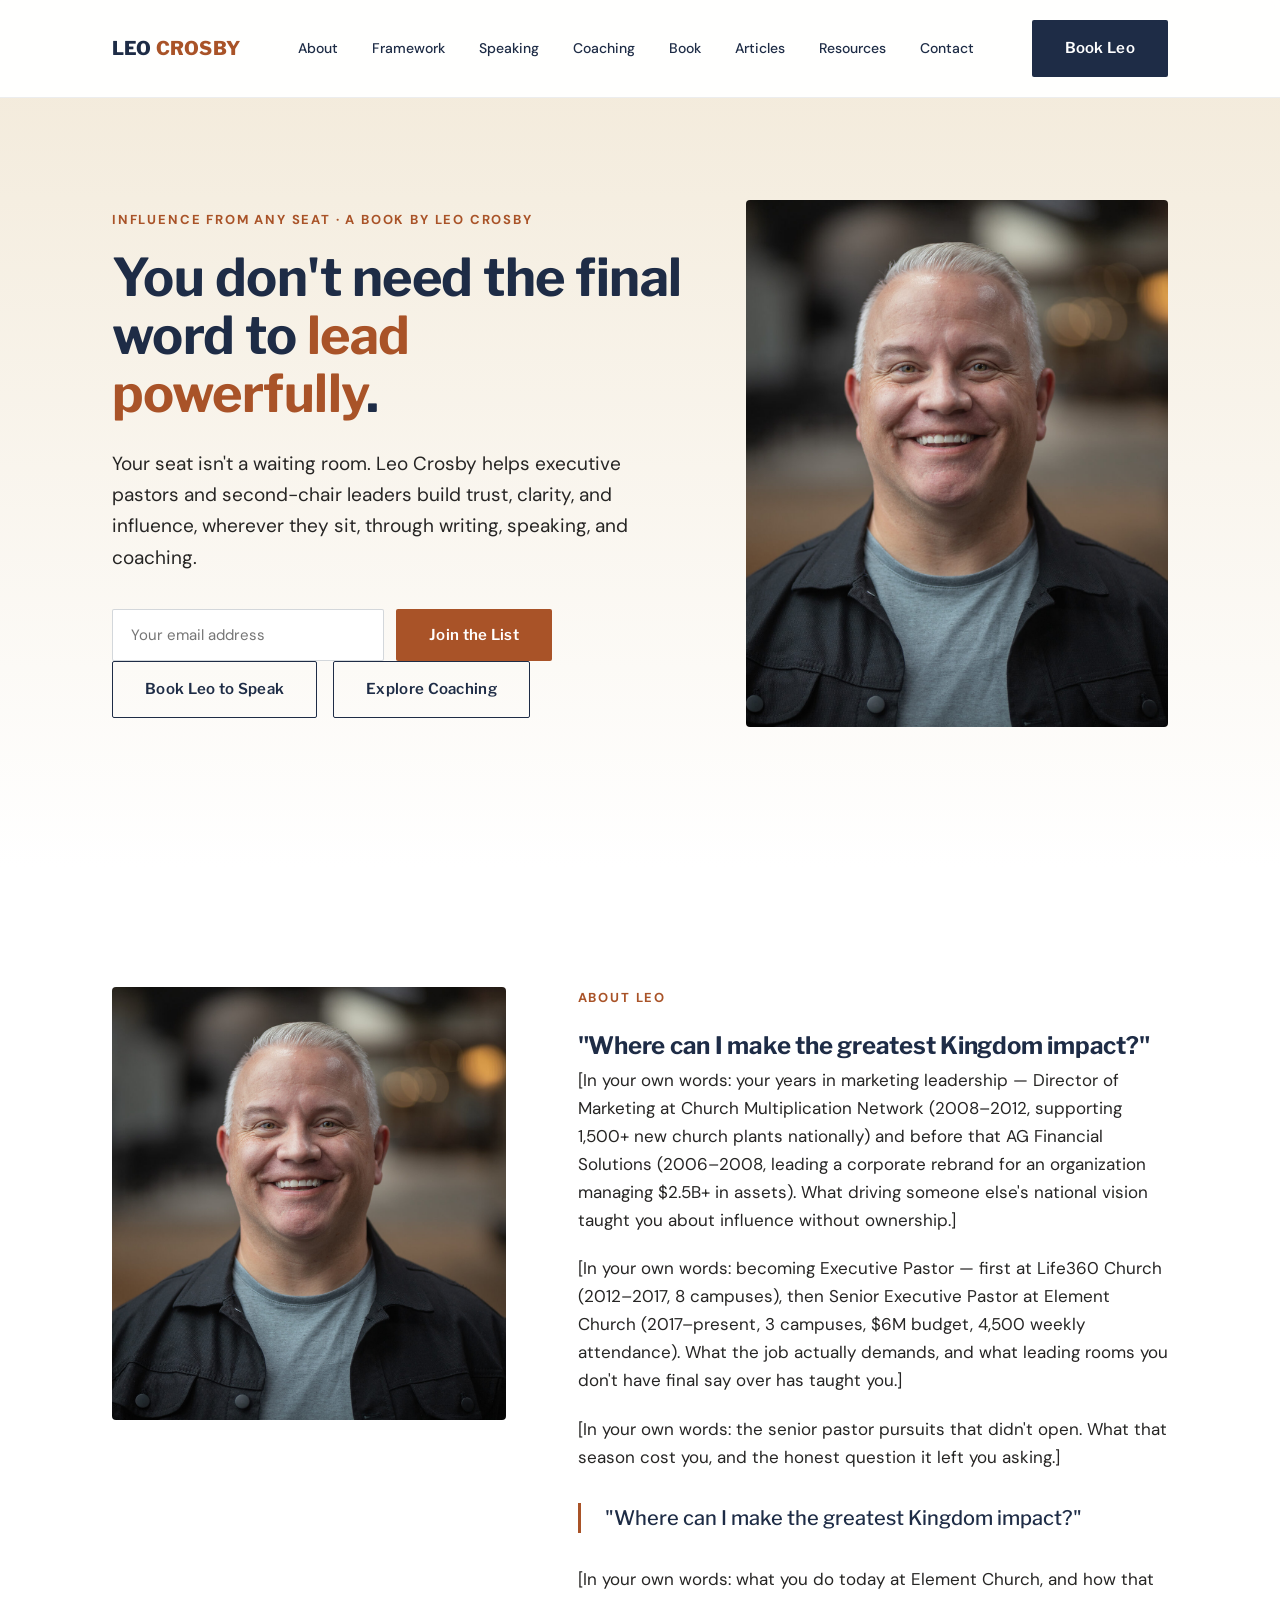
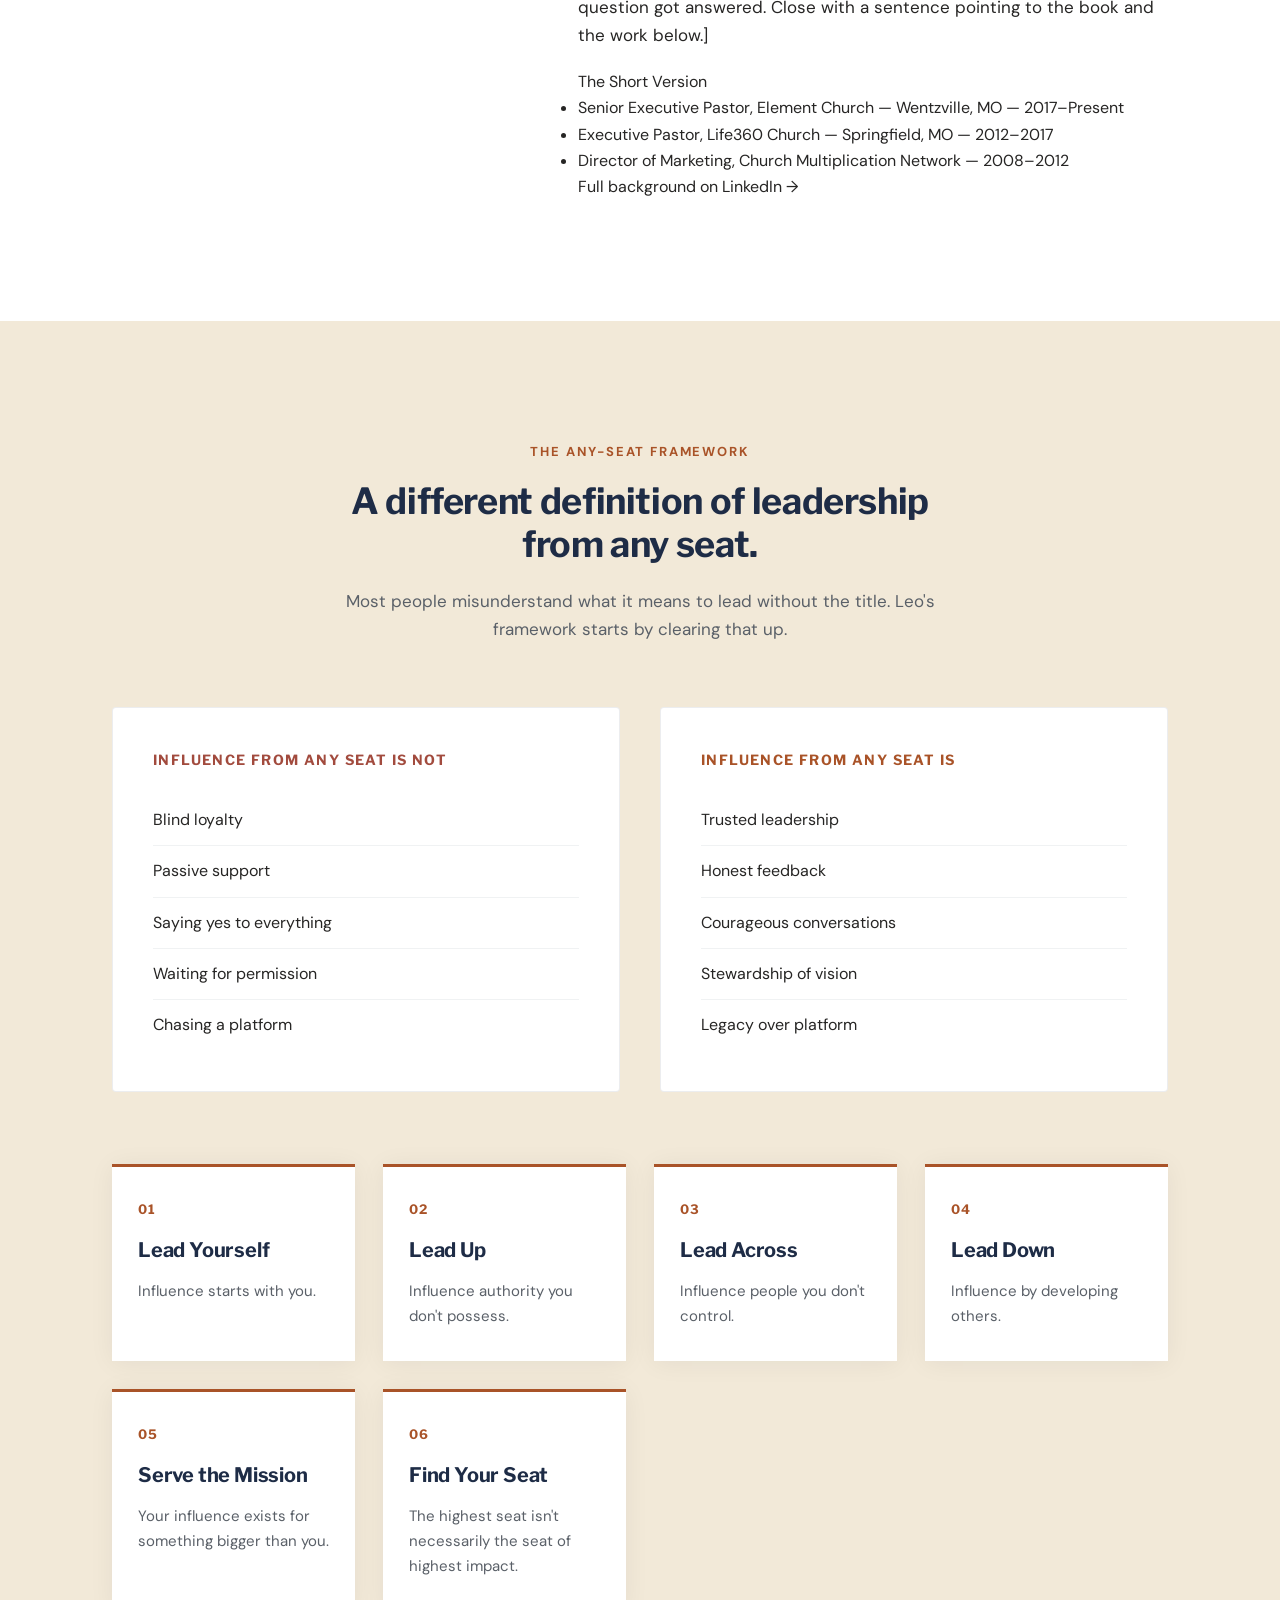
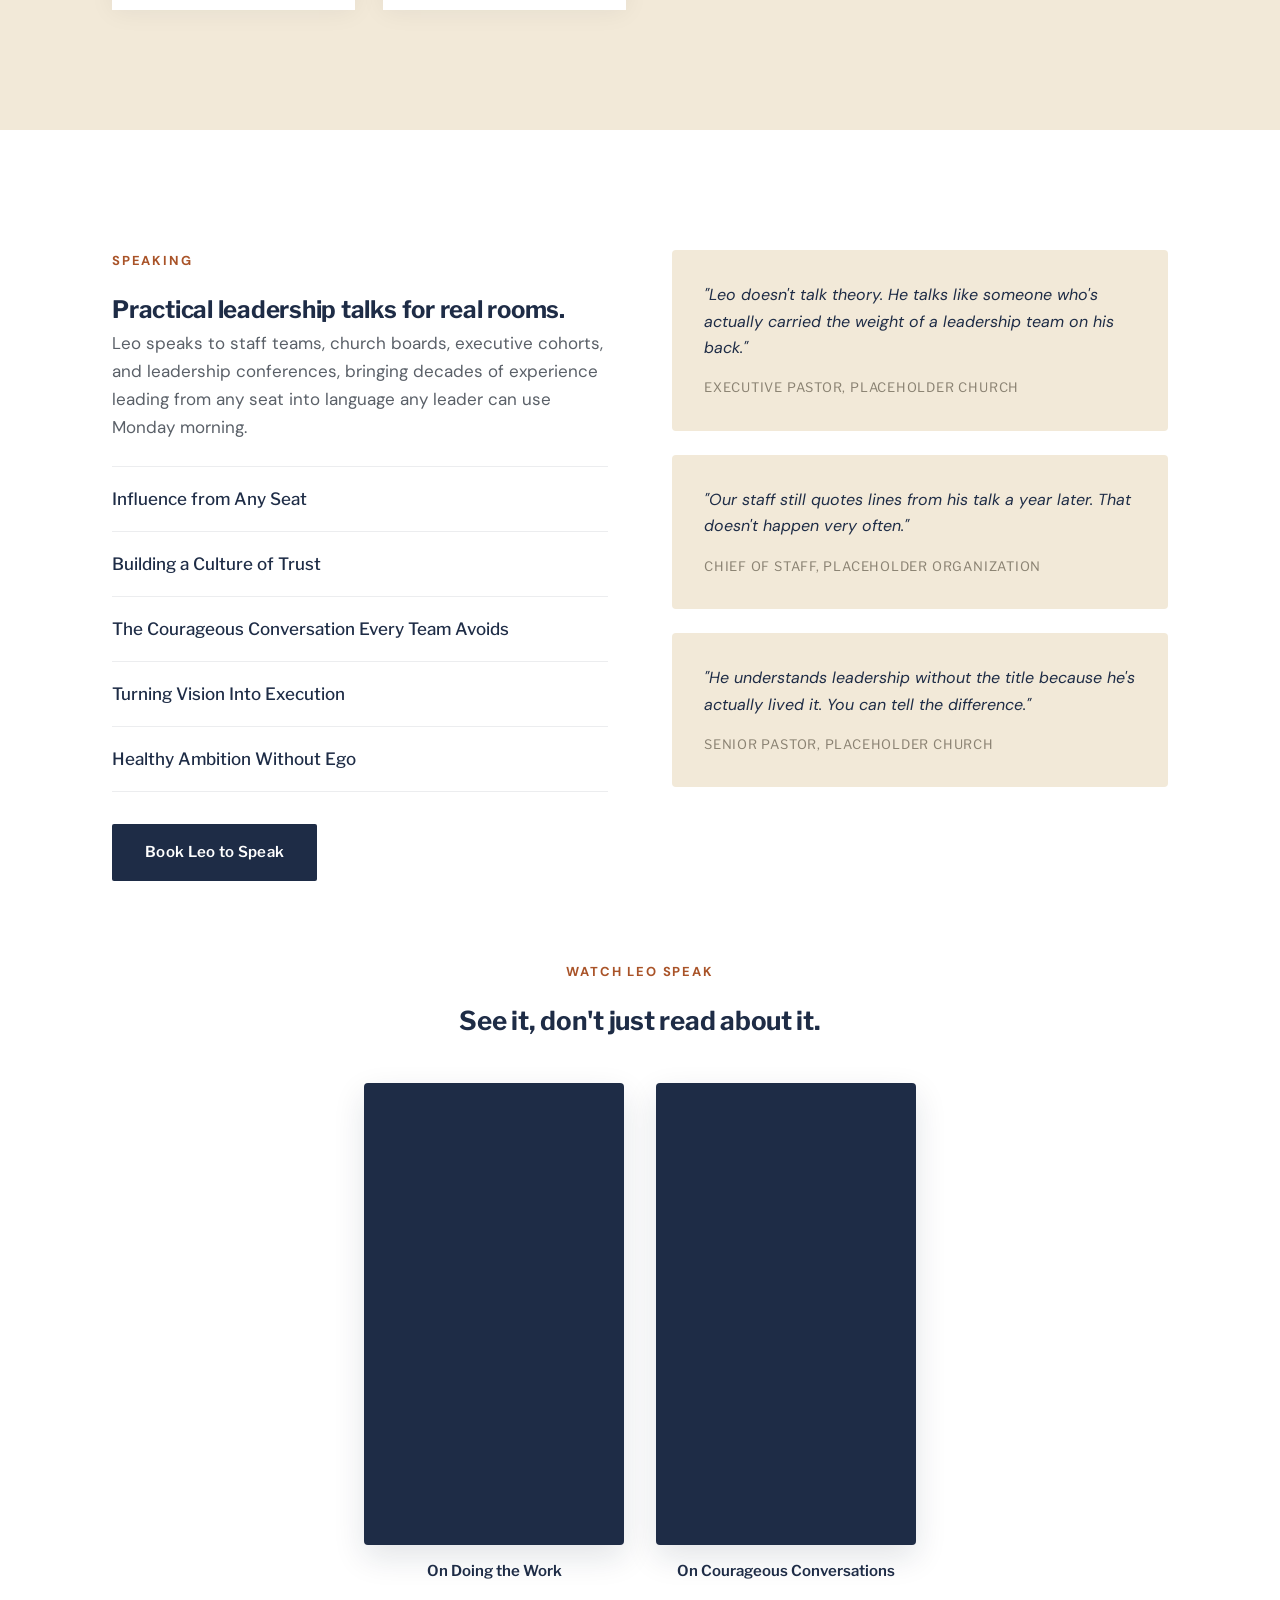
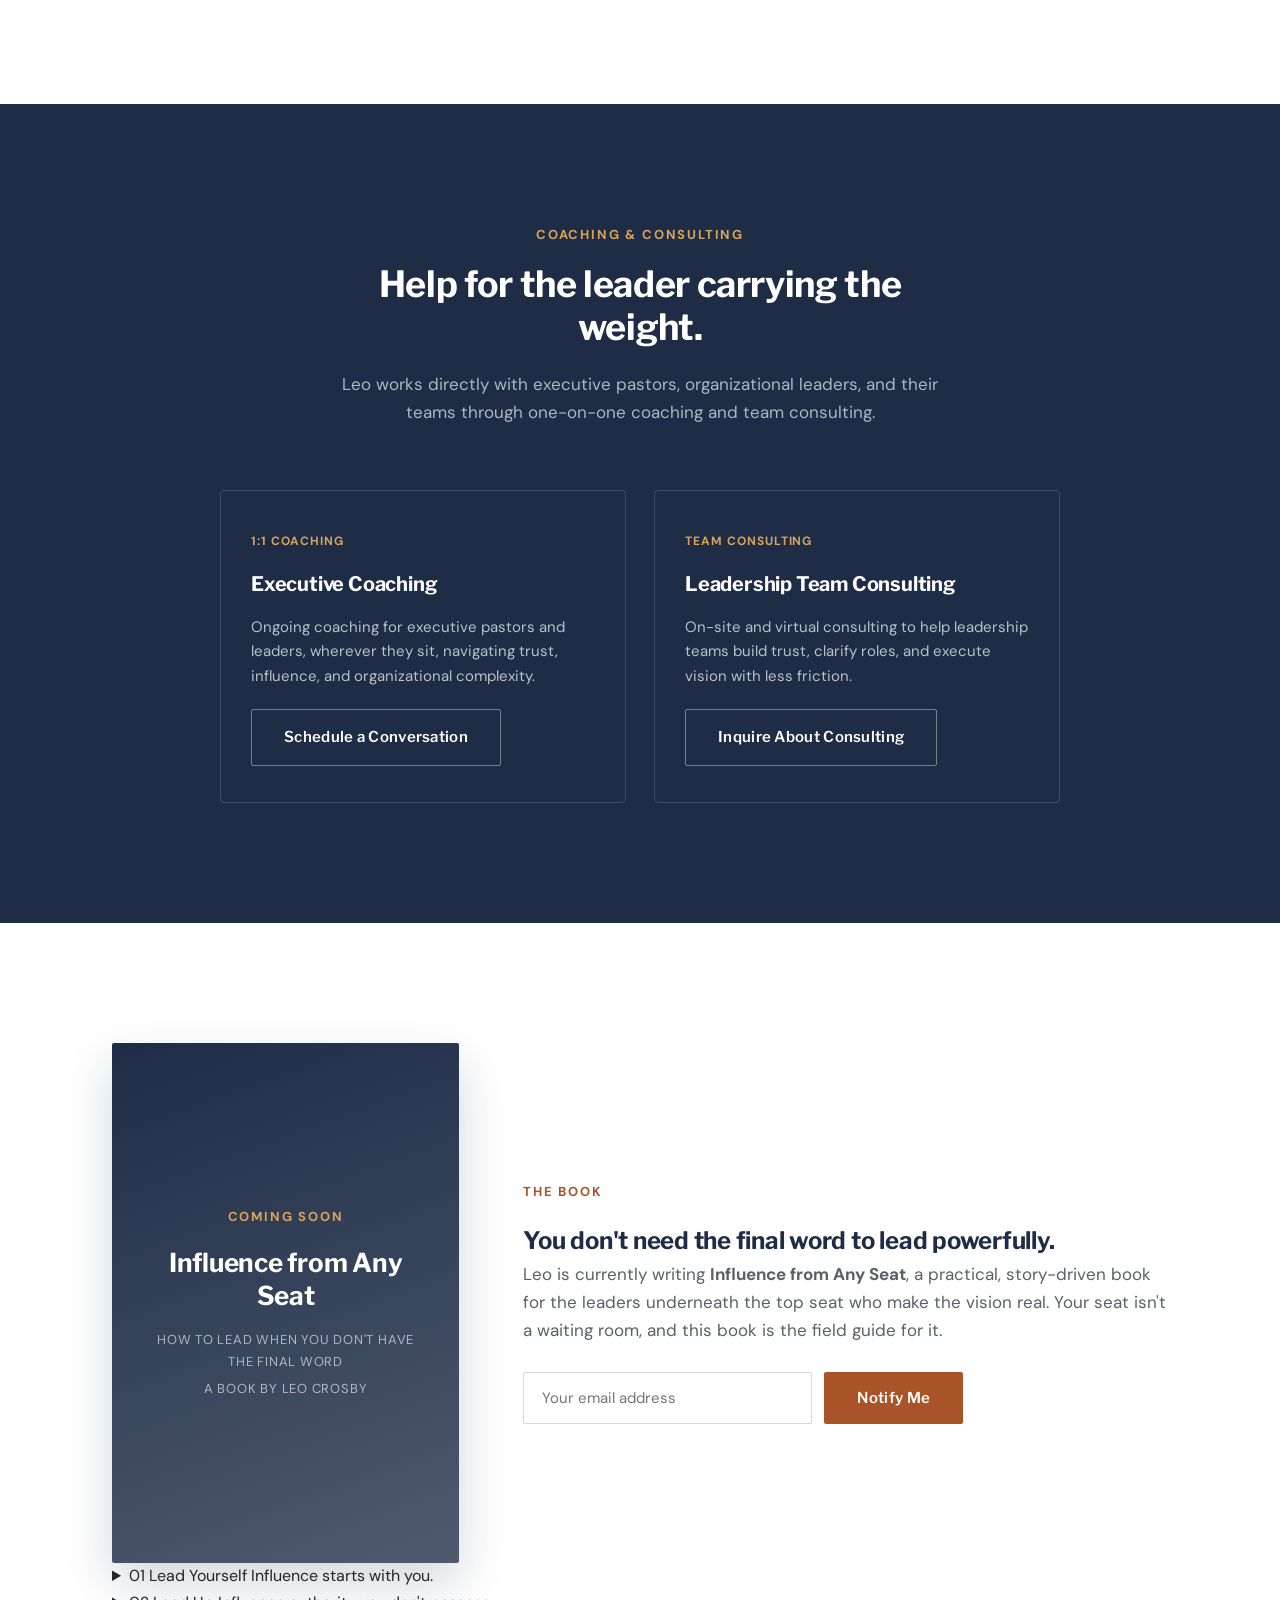
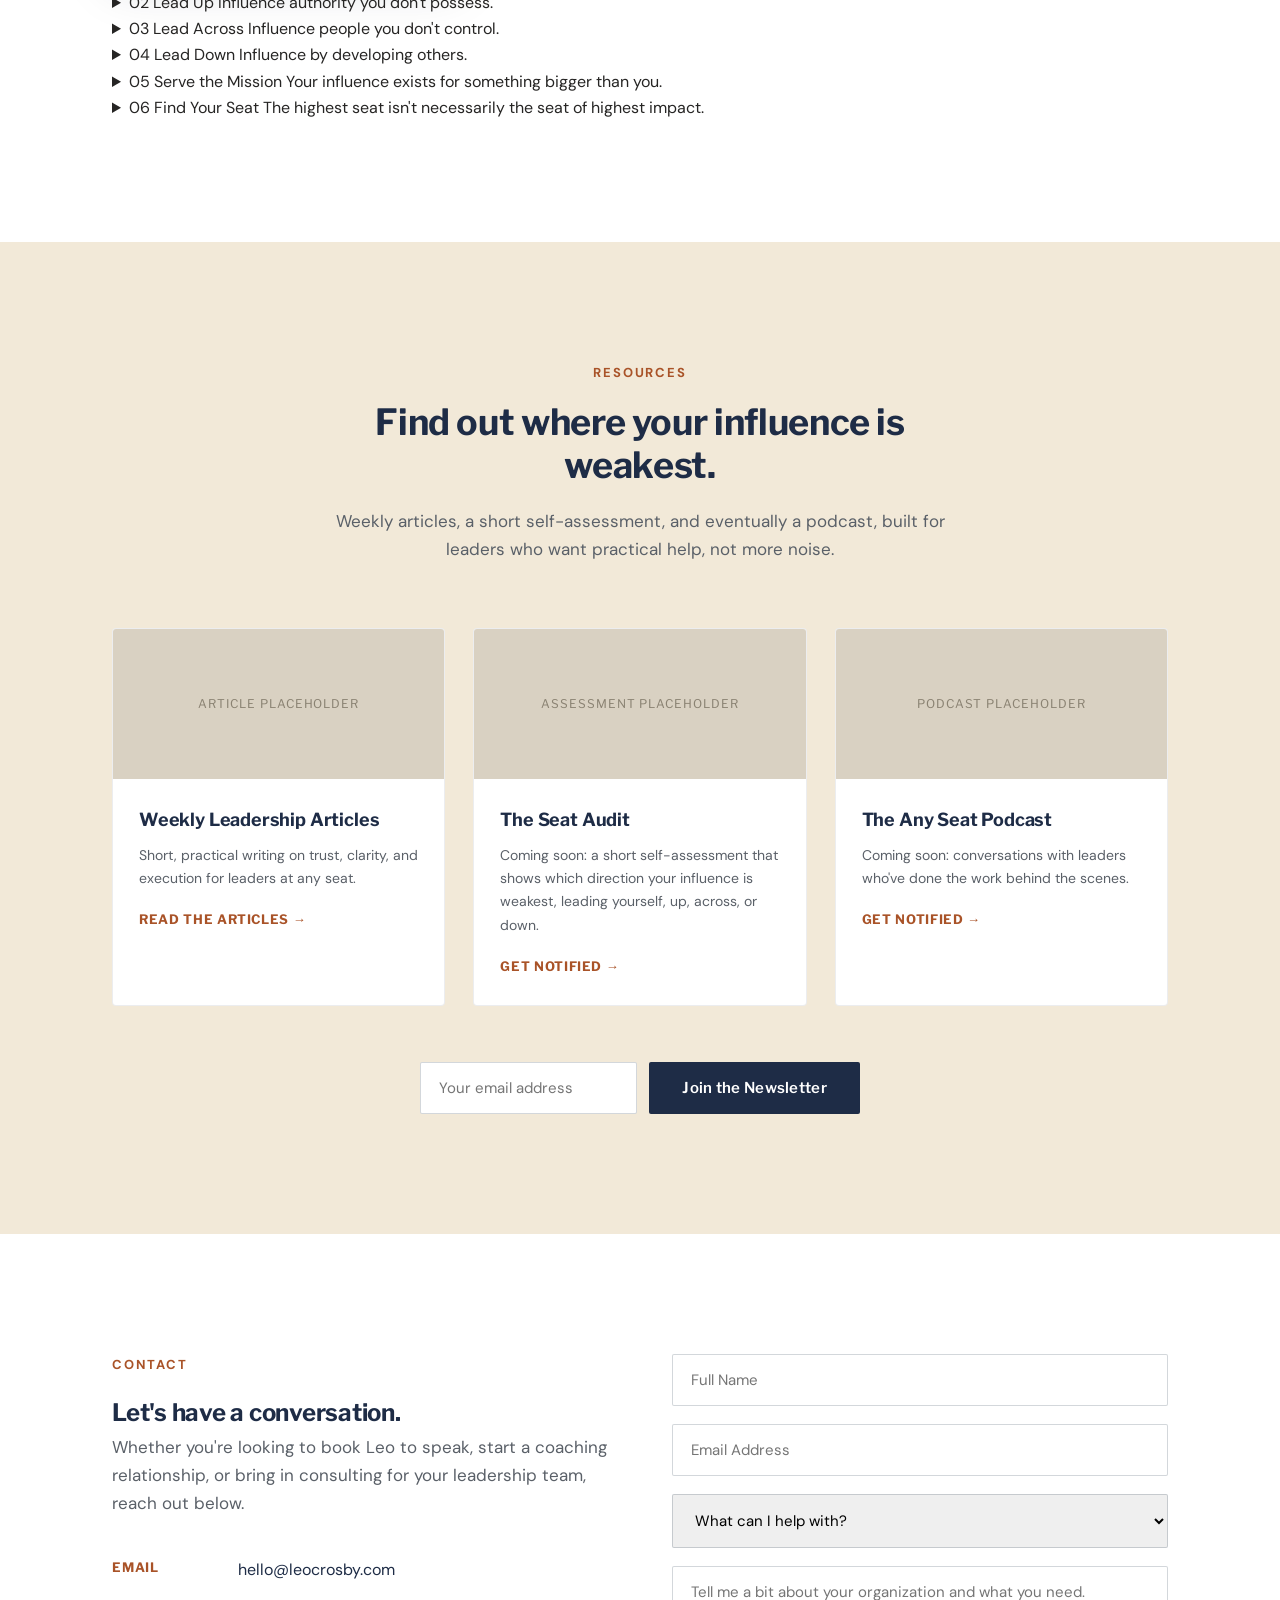
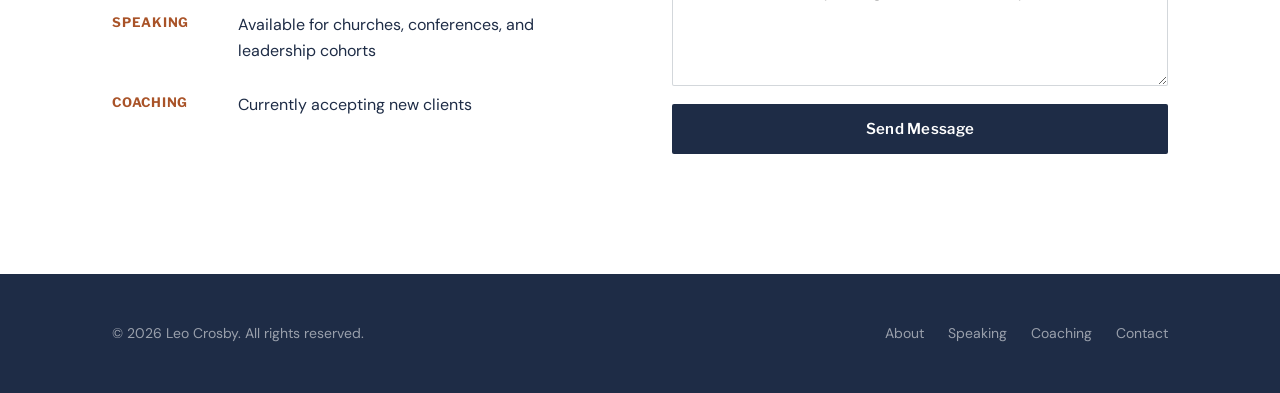
==== index.html @ 436a5e14 "Add files via upload" ====
<!DOCTYPE html>
<html lang="en">
<head>
<meta charset="UTF-8">
<meta name="viewport" content="width=device-width, initial-scale=1.0">
<title>Leo Crosby | Influence from Any Seat</title>
<meta name="description" content="You don't need the final word to lead powerfully. Leo Crosby helps executive pastors and second-chair leaders build trust, clarity, and influence, wherever they sit.">
<link rel="preconnect" href="https://fonts.googleapis.com">
<link rel="preconnect" href="https://fonts.gstatic.com" crossorigin>
<link href="https://fonts.googleapis.com/css2?family=Libre+Franklin:wght@400;500;600;700;800&family=DM+Sans:wght@400;500;700&display=swap" rel="stylesheet">
<link rel="stylesheet" href="styles/main.css">
</head>
<body>

<header>
  <nav>
    <a href="#top" class="logo">LEO <span>CROSBY</span></a>
    <ul class="nav-links" id="navLinks">
      <li><a href="#about">About</a></li>
      <li><a href="#framework">Framework</a></li>
      <li><a href="#speaking">Speaking</a></li>
      <li><a href="#coaching">Coaching</a></li>
      <li><a href="#book">Book</a></li>
      <li><a href="articles/index.html">Articles</a></li>
      <li><a href="#resources">Resources</a></li>
      <li><a href="#contact">Contact</a></li>
    </ul>
    <div class="nav-cta">
      <a href="#contact" class="btn btn-primary">Book Leo</a>
      <button class="nav-toggle" id="navToggle" aria-label="Toggle menu">&#9776;</button>
    </div>
  </nav>
</header>

<main>

  <!-- HERO -->
  <section class="hero" id="top">
    <div class="container hero-grid">
      <div>
        <span class="eyebrow">Influence from Any Seat &middot; A Book by Leo Crosby</span>
        <h1>You don't need the final word to <em>lead powerfully</em>.</h1>
        <p class="lead">Your seat isn't a waiting room. Leo Crosby helps executive pastors and second-chair leaders build trust, clarity, and influence, wherever they sit, through writing, speaking, and coaching.</p>
        <form class="signup-row hero-signup" onsubmit="return false;">
          <input type="email" placeholder="Your email address" required>
          <button type="submit" class="btn btn-gold">Join the List</button>
        </form>
        <div class="hero-ctas">
          <a href="#speaking" class="btn btn-outline">Book Leo to Speak</a>
          <a href="#coaching" class="btn btn-outline">Explore Coaching</a>
        </div>
      </div>
      <div class="hero-portrait"><img src="images/leo-headshot-web.jpg" alt="Leo Crosby"></div>
    </div>
  </section>

  <!-- ABOUT -->
  <section id="about">
    <div class="container about-grid">
      <div class="about-photo"><img src="images/leo-headshot-web.jpg" alt="Leo Crosby"></div>
      <div class="about-text">
        <span class="eyebrow">About Leo</span>
        <h2>"Where can I make the greatest Kingdom impact?"</h2>
        <p>[In your own words: your years in marketing leadership &mdash; Director of Marketing at Church Multiplication Network (2008&ndash;2012, supporting 1,500+ new church plants nationally) and before that AG Financial Solutions (2006&ndash;2008, leading a corporate rebrand for an organization managing $2.5B+ in assets). What driving someone else's national vision taught you about influence without ownership.]</p>
        <p>[In your own words: becoming Executive Pastor &mdash; first at Life360 Church (2012&ndash;2017, 8 campuses), then Senior Executive Pastor at Element Church (2017&ndash;present, 3 campuses, $6M budget, 4,500 weekly attendance). What the job actually demands, and what leading rooms you don't have final say over has taught you.]</p>
        <p>[In your own words: the senior pastor pursuits that didn't open. What that season cost you, and the honest question it left you asking.]</p>
        <div class="pull-quote">"Where can I make the greatest Kingdom impact?"</div>
        <p>[In your own words: what you do today at Element Church, and how that question got answered. Close with a sentence pointing to the book and the work below.]</p>

        <div class="about-background">
          <span class="about-background-label">The Short Version</span>
          <ul>
            <li>Senior Executive Pastor, Element Church &mdash; Wentzville, MO &mdash; 2017&ndash;Present</li>
            <li>Executive Pastor, Life360 Church &mdash; Springfield, MO &mdash; 2012&ndash;2017</li>
            <li>Director of Marketing, Church Multiplication Network &mdash; 2008&ndash;2012</li>
          </ul>
          <a href="#" class="about-linkedin">Full background on LinkedIn &rarr;</a>
        </div>
      </div>
    </div>
  </section>

  <!-- FRAMEWORK -->
  <section class="bg-warm" id="framework">
    <div class="container">
      <div class="section-head center">
        <span class="eyebrow">The Any-Seat Framework</span>
        <h2>A different definition of leadership from any seat.</h2>
        <p>Most people misunderstand what it means to lead without the title. Leo's framework starts by clearing that up.</p>
      </div>

      <div class="not-is-grid">
        <div class="not-is-card is-not">
          <h3>Influence from Any Seat Is Not</h3>
          <ul>
            <li>Blind loyalty</li>
            <li>Passive support</li>
            <li>Saying yes to everything</li>
            <li>Waiting for permission</li>
            <li>Chasing a platform</li>
          </ul>
        </div>
        <div class="not-is-card is-yes">
          <h3>Influence from Any Seat Is</h3>
          <ul>
            <li>Trusted leadership</li>
            <li>Honest feedback</li>
            <li>Courageous conversations</li>
            <li>Stewardship of vision</li>
            <li>Legacy over platform</li>
          </ul>
        </div>
      </div>

      <div class="pillars">
        <div class="pillar">
          <span class="num">01</span>
          <h4>Lead Yourself</h4>
          <p>Influence starts with you.</p>
        </div>
        <div class="pillar">
          <span class="num">02</span>
          <h4>Lead Up</h4>
          <p>Influence authority you don't possess.</p>
        </div>
        <div class="pillar">
          <span class="num">03</span>
          <h4>Lead Across</h4>
          <p>Influence people you don't control.</p>
        </div>
        <div class="pillar">
          <span class="num">04</span>
          <h4>Lead Down</h4>
          <p>Influence by developing others.</p>
        </div>
        <div class="pillar">
          <span class="num">05</span>
          <h4>Serve the Mission</h4>
          <p>Your influence exists for something bigger than you.</p>
        </div>
        <div class="pillar">
          <span class="num">06</span>
          <h4>Find Your Seat</h4>
          <p>The highest seat isn't necessarily the seat of highest impact.</p>
        </div>
      </div>
    </div>
  </section>

  <!-- SPEAKING -->
  <section id="speaking">
    <div class="container speaking-grid">
      <div>
        <span class="eyebrow">Speaking</span>
        <h2>Practical leadership talks for real rooms.</h2>
        <p style="font-size:17px;color:#5A6068;">Leo speaks to staff teams, church boards, executive cohorts, and leadership conferences, bringing decades of experience leading from any seat into language any leader can use Monday morning.</p>
        <ul class="topic-list">
          <li>Influence from Any Seat</li>
          <li>Building a Culture of Trust</li>
          <li>The Courageous Conversation Every Team Avoids</li>
          <li>Turning Vision Into Execution</li>
          <li>Healthy Ambition Without Ego</li>
        </ul>
        <div style="margin-top:32px;">
          <a href="#contact" class="btn btn-primary">Book Leo to Speak</a>
        </div>
      </div>
      <div>
        <div class="quote-card">
          <p>"Leo doesn't talk theory. He talks like someone who's actually carried the weight of a leadership team on his back."</p>
          <div class="attribution">Executive Pastor, Placeholder Church</div>
        </div>
        <div class="quote-card">
          <p>"Our staff still quotes lines from his talk a year later. That doesn't happen very often."</p>
          <div class="attribution">Chief of Staff, Placeholder Organization</div>
        </div>
        <div class="quote-card">
          <p>"He understands leadership without the title because he's actually lived it. You can tell the difference."</p>
          <div class="attribution">Senior Pastor, Placeholder Church</div>
        </div>
      </div>
    </div>

    <div class="container">
      <div class="video-section-head">
        <span class="eyebrow">Watch Leo Speak</span>
        <h3>See it, don't just read about it.</h3>
      </div>
      <div class="video-grid">
        <div class="video-card">
          <div class="video-embed">
            <iframe src="https://www.youtube.com/embed/_AByz49IlJo" title="On Doing the Work" frameborder="0" allow="accelerometer; autoplay; clipboard-write; encrypted-media; gyroscope; picture-in-picture" allowfullscreen loading="lazy"></iframe>
          </div>
          <div class="video-caption">On Doing the Work</div>
        </div>
        <div class="video-card">
          <div class="video-embed">
            <iframe src="https://www.youtube.com/embed/SOd43g91yX8" title="On Courageous Conversations" frameborder="0" allow="accelerometer; autoplay; clipboard-write; encrypted-media; gyroscope; picture-in-picture" allowfullscreen loading="lazy"></iframe>
          </div>
          <div class="video-caption">On Courageous Conversations</div>
        </div>
      </div>
    </div>
  </section>

  <!-- COACHING -->
  <section class="bg-navy" id="coaching">
    <div class="container">
      <div class="section-head center">
        <span class="eyebrow">Coaching &amp; Consulting</span>
        <h2>Help for the leader carrying the weight.</h2>
        <p style="color:rgba(255,255,255,0.65);">Leo works directly with executive pastors, organizational leaders, and their teams through one-on-one coaching and team consulting.</p>
      </div>
      <div class="coaching-grid">
        <div class="coaching-card">
          <span class="tag">1:1 Coaching</span>
          <h4>Executive Coaching</h4>
          <p>Ongoing coaching for executive pastors and leaders, wherever they sit, navigating trust, influence, and organizational complexity.</p>
          <a href="#contact" class="btn btn-outline" style="color:#fff;border-color:rgba(255,255,255,0.4);">Schedule a Conversation</a>
        </div>
        <div class="coaching-card">
          <span class="tag">Team Consulting</span>
          <h4>Leadership Team Consulting</h4>
          <p>On-site and virtual consulting to help leadership teams build trust, clarify roles, and execute vision with less friction.</p>
          <a href="#contact" class="btn btn-outline" style="color:#fff;border-color:rgba(255,255,255,0.4);">Inquire About Consulting</a>
        </div>
      </div>
    </div>
  </section>

  <!-- BOOK -->
  <section id="book">
    <div class="container book-grid">
      <div class="book-cover">
        <span class="eyebrow">Coming Soon</span>
        <h3>Influence from Any Seat</h3>
        <div class="sub">How to Lead When You Don't Have the Final Word</div>
        <div class="sub" style="margin-top:6px;">A Book by Leo Crosby</div>
      </div>
      <div>
        <span class="eyebrow">The Book</span>
        <h2>You don't need the final word to lead powerfully.</h2>
        <p style="font-size:17px;color:#5A6068;margin-bottom:20px;">Leo is currently writing <strong>Influence from Any Seat</strong>, a practical, story-driven book for the leaders underneath the top seat who make the vision real. Your seat isn't a waiting room, and this book is the field guide for it.</p>
        <form class="signup-row" onsubmit="return false;">
          <input type="email" placeholder="Your email address" required>
          <button type="submit" class="btn btn-gold">Notify Me</button>
        </form>
      </div>
    </div>

    <div class="container">
      <div class="book-parts-detailed">
        <details class="book-part">
          <summary>
            <span class="num">01</span>
            <span class="part-name">Lead Yourself</span>
            <span class="part-tagline">Influence starts with you.</span>
          </summary>
          <ul class="book-chapters">
            <li><strong>Ch. 1 &mdash; Make Mornings Matter.</strong> The discipline of filling your own tank before leadership empties it.</li>
            <li><strong>Ch. 2 &mdash; Own Your Calendar.</strong> Deciding what deserves your best before urgency decides for you.</li>
            <li><strong>Ch. 3 &mdash; When the Next Step Isn't Up.</strong> Separating growth from promotion, and status from contribution.</li>
          </ul>
        </details>

        <details class="book-part">
          <summary>
            <span class="num">02</span>
            <span class="part-name">Lead Up</span>
            <span class="part-tagline">Influence authority you don't possess.</span>
          </summary>
          <ul class="book-chapters">
            <li><strong>Ch. 4 &mdash; Ask More, Tell Less.</strong> Why questions build more influence than being right.</li>
            <li><strong>Ch. 5 &mdash; Plant Seeds Before You Need the Harvest.</strong> Timing, patience, and playing the long game on ideas.</li>
            <li><strong>Ch. 6 &mdash; Gracious Candor.</strong> Telling the truth to the leader above you without breaking trust.</li>
          </ul>
        </details>

        <details class="book-part">
          <summary>
            <span class="num">03</span>
            <span class="part-name">Lead Across</span>
            <span class="part-tagline">Influence people you don't control.</span>
          </summary>
          <ul class="book-chapters">
            <li><strong>Ch. 7 &mdash; Serve Sideways.</strong> Trading "what I need from you" for "how can I help you succeed."</li>
            <li><strong>Ch. 8 &mdash; Ask Permission to Influence.</strong> Earning the right to speak into a peer's leadership.</li>
            <li><strong>Ch. 9 &mdash; Don't Borrow Someone Else's Conflict.</strong> Refusing to become everyone's fixer.</li>
          </ul>
        </details>

        <details class="book-part">
          <summary>
            <span class="num">04</span>
            <span class="part-name">Lead Down</span>
            <span class="part-tagline">Influence by developing others.</span>
          </summary>
          <ul class="book-chapters">
            <li><strong>Ch. 10 &mdash; Don't Lead Everyone the Same.</strong> Different people require different approaches. Different doesn't mean deficient.</li>
            <li><strong>Ch. 11 &mdash; Is It Skill or Is It Heart?</strong> Diagnosing the real problem before you try to correct it.</li>
            <li><strong>Ch. 12 &mdash; Give Them Room to Get It Wrong.</strong> Coaching outcomes instead of directing every task.</li>
          </ul>
        </details>

        <details class="book-part">
          <summary>
            <span class="num">05</span>
            <span class="part-name">Serve the Mission</span>
            <span class="part-tagline">Your influence exists for something bigger than you.</span>
          </summary>
          <ul class="book-chapters">
            <li><strong>Ch. 13 &mdash; Get the Right Results.</strong> The difference between activity and alignment.</li>
            <li><strong>Ch. 14 &mdash; Do Your Job.</strong> Advocating for change without letting frustration distract you from what's already yours to carry.</li>
            <li><strong>Ch. 15 &mdash; Stay Long Enough to Matter.</strong> Why trust and credibility compound over years, not months.</li>
          </ul>
        </details>

        <details class="book-part">
          <summary>
            <span class="num">06</span>
            <span class="part-name">Find Your Seat</span>
            <span class="part-tagline">The highest seat isn't necessarily the seat of highest impact.</span>
          </summary>
          <ul class="book-chapters">
            <li><strong>Ch. 16 &mdash; Bloom Where You're Planted.</strong> Contentment without complacency.</li>
            <li><strong>Ch. 17 &mdash; Find Your Greatest Contribution.</strong> Reframing success around stewardship and impact, not title.</li>
          </ul>
        </details>
      </div>
    </div>
  </section>

  <!-- RESOURCES -->
  <section class="bg-warm" id="resources">
    <div class="container">
      <div class="section-head center">
        <span class="eyebrow">Resources</span>
        <h2>Find out where your influence is weakest.</h2>
        <p>Weekly articles, a short self-assessment, and eventually a podcast, built for leaders who want practical help, not more noise.</p>
      </div>
      <div class="resources-grid">
        <a href="articles/index.html" class="resource-card" style="text-decoration:none;">
          <div class="thumb">Article Placeholder</div>
          <div class="body">
            <h4>Weekly Leadership Articles</h4>
            <p>Short, practical writing on trust, clarity, and execution for leaders at any seat.</p>
            <span class="link">Read the Articles &rarr;</span>
          </div>
        </a>
        <div class="resource-card">
          <div class="thumb">Assessment Placeholder</div>
          <div class="body">
            <h4>The Seat Audit</h4>
            <p>Coming soon: a short self-assessment that shows which direction your influence is weakest, leading yourself, up, across, or down.</p>
            <span class="link">Get Notified &rarr;</span>
          </div>
        </div>
        <div class="resource-card">
          <div class="thumb">Podcast Placeholder</div>
          <div class="body">
            <h4>The Any Seat Podcast</h4>
            <p>Coming soon: conversations with leaders who've done the work behind the scenes.</p>
            <span class="link">Get Notified &rarr;</span>
          </div>
        </div>
      </div>
      <div style="text-align:center;margin-top:56px;">
        <form class="signup-row" style="margin:0 auto;justify-content:center;" onsubmit="return false;">
          <input type="email" placeholder="Your email address" required>
          <button type="submit" class="btn btn-primary">Join the Newsletter</button>
        </form>
      </div>
    </div>
  </section>

  <!-- CONTACT -->
  <section id="contact">
    <div class="container contact-grid">
      <div>
        <span class="eyebrow">Contact</span>
        <h2>Let's have a conversation.</h2>
        <p style="font-size:17px;color:#5A6068;margin-bottom:40px;">Whether you're looking to book Leo to speak, start a coaching relationship, or bring in consulting for your leadership team, reach out below.</p>
        <div class="contact-info-item">
          <div class="label">Email</div>
          <div class="value">hello@leocrosby.com</div>
        </div>
        <div class="contact-info-item">
          <div class="label">Speaking</div>
          <div class="value">Available for churches, conferences, and leadership cohorts</div>
        </div>
        <div class="contact-info-item">
          <div class="label">Coaching</div>
          <div class="value">Currently accepting new clients</div>
        </div>
      </div>
      <form class="contact-form" onsubmit="return false;">
        <input type="text" placeholder="Full Name" required>
        <input type="email" placeholder="Email Address" required>
        <select required>
          <option value="" disabled selected>What can I help with?</option>
          <option>Speaking Inquiry</option>
          <option>Executive Coaching</option>
          <option>Team Consulting</option>
          <option>General Question</option>
        </select>
        <textarea placeholder="Tell me a bit about your organization and what you need."></textarea>
        <button type="submit" class="btn btn-primary">Send Message</button>
      </form>
    </div>
  </section>

</main>

<footer>
  <div class="container footer-grid">
    <div>&copy; <span id="year"></span> Leo Crosby. All rights reserved.</div>
    <ul class="footer-links">
      <li><a href="#about">About</a></li>
      <li><a href="#speaking">Speaking</a></li>
      <li><a href="#coaching">Coaching</a></li>
      <li><a href="#contact">Contact</a></li>
    </ul>
  </div>
</footer>

<script>
  document.getElementById('year').textContent = new Date().getFullYear();
  const navToggle = document.getElementById('navToggle');
  const navLinks = document.getElementById('navLinks');
  navToggle.addEventListener('click', () => navLinks.classList.toggle('open'));
  navLinks.querySelectorAll('a').forEach(a => a.addEventListener('click', () => navLinks.classList.remove('open')));
</script>

</body>
</html>
---- styles/main.css ----
:root{
    --navy:#1E2C46;
    --navy-light:#505A6F;
    --white:#FFFFFF;
    --warm-gray:#F2E9D8;
    --warm-gray-dark:#D9D1C2;
    --gold:#A95328;
    --gold-light:#D8A45C;
    --gold-dark:#8B4421;
    --text-body:#262524;
    --max-width:1120px;
  }
  *{box-sizing:border-box;margin:0;padding:0;}
  html{scroll-behavior:smooth;}
  body{
    font-family:'DM Sans', sans-serif;
    color:var(--text-body);
    background:var(--white);
    line-height:1.65;
    -webkit-font-smoothing:antialiased;
  }
  h1,h2,h3,h4{
    font-family:'Libre Franklin', sans-serif;
    color:var(--navy);
    font-weight:700;
    letter-spacing:-0.01em;
  }
  a{text-decoration:none;color:inherit;}
  img{max-width:100%;display:block;}
  .container{
    max-width:var(--max-width);
    margin:0 auto;
    padding:0 32px;
  }
  section{padding:120px 0;}
  .eyebrow{
    text-transform:uppercase;
    letter-spacing:0.14em;
    font-size:13px;
    font-weight:700;
    color:var(--gold);
    margin-bottom:18px;
    display:block;
  }
  .btn{
    display:inline-block;
    padding:15px 32px;
    border-radius:2px;
    font-family:'Libre Franklin', sans-serif;
    font-weight:600;
    font-size:15px;
    letter-spacing:0.02em;
    transition:all 0.25s ease;
    cursor:pointer;
    border:1px solid transparent;
  }
  .btn-primary{
    background:var(--navy);
    color:var(--white);
  }
  .btn-primary:hover{background:var(--navy-light);}
  .btn-outline{
    background:transparent;
    color:var(--navy);
    border:1px solid var(--navy);
  }
  .btn-outline:hover{background:var(--navy);color:var(--white);}
  .btn-gold{
    background:var(--gold);
    color:var(--white);
  }
  .btn-gold:hover{background:var(--gold-dark);}

  /* NAV */
  header{
    position:fixed;
    top:0;left:0;right:0;
    background:rgba(255,255,255,0.96);
    backdrop-filter:blur(6px);
    z-index:1000;
    border-bottom:1px solid rgba(15,34,55,0.08);
  }
  nav{
    max-width:var(--max-width);
    margin:0 auto;
    padding:20px 32px;
    display:flex;
    align-items:center;
    justify-content:space-between;
  }
  .logo{
    font-family:'Libre Franklin', sans-serif;
    font-weight:800;
    font-size:19px;
    color:var(--navy);
    letter-spacing:0.01em;
  }
  .logo span{color:var(--gold);}
  .nav-links{
    display:flex;
    gap:34px;
    list-style:none;
  }
  .nav-links a{
    font-size:14px;
    font-weight:500;
    color:var(--navy);
    position:relative;
  }
  .nav-links a:hover{color:var(--gold);}
  .nav-cta{display:flex;align-items:center;gap:18px;}
  .nav-toggle{display:none;background:none;border:none;font-size:24px;color:var(--navy);cursor:pointer;}

  @media (max-width:900px){
    .nav-links{
      position:absolute;
      top:100%;left:0;right:0;
      background:var(--white);
      flex-direction:column;
      gap:0;
      display:none;
      border-bottom:1px solid rgba(15,34,55,0.08);
    }
    .nav-links.open{display:flex;}
    .nav-links li{width:100%;}
    .nav-links a{
      display:block;
      padding:16px 32px;
      border-top:1px solid rgba(15,34,55,0.06);
    }
    .nav-cta .btn{display:none;}
    .nav-toggle{display:block;}
  }

  /* HERO */
  .hero{
    padding:200px 0 140px;
    background:linear-gradient(180deg, var(--warm-gray) 0%, var(--white) 100%);
  }
  .hero-grid{
    display:grid;
    grid-template-columns:1.15fr 0.85fr;
    gap:64px;
    align-items:center;
  }
  .hero h1{
    font-size:52px;
    line-height:1.12;
    margin-bottom:24px;
  }
  .hero h1 em{
    font-style:normal;
    color:var(--gold);
  }
  .hero p.lead{
    font-size:19px;
    color:var(--text-body);
    max-width:520px;
    margin-bottom:36px;
  }
  .hero-ctas{display:flex;gap:16px;flex-wrap:wrap;}
  .hero-portrait{
    width:100%;
    aspect-ratio:4/5;
    border-radius:4px;
    position:relative;
    overflow:hidden;
    background:var(--navy);
  }
  .hero-portrait img{
    width:100%;
    height:100%;
    object-fit:cover;
    display:block;
  }
  .hero-portrait::after{
    content:"";
    position:absolute;
    bottom:-14px;right:-14px;
    width:70%;height:70%;
    border:1px solid var(--gold);
    border-radius:4px;
    z-index:-1;
  }

  /* SECTION HEADERS */
  .section-head{
    max-width:640px;
    margin-bottom:64px;
  }
  .section-head.center{margin-left:auto;margin-right:auto;text-align:center;}
  .section-head h2{font-size:36px;line-height:1.2;margin-bottom:20px;}
  .section-head p{font-size:17px;color:#5A6068;}

  .bg-warm{background:var(--warm-gray);}
  .bg-navy{background:var(--navy);color:rgba(255,255,255,0.88);}
  .bg-navy h2,.bg-navy h3,.bg-navy h4{color:var(--white);}
  .bg-navy .eyebrow{color:var(--gold-light);}

  /* ABOUT */
  .about-grid{
    display:grid;
    grid-template-columns:0.8fr 1.2fr;
    gap:72px;
    align-items:start;
  }
  .about-photo{
    width:100%;
    aspect-ratio:1/1.1;
    border-radius:4px;
    overflow:hidden;
    background:var(--warm-gray-dark);
  }
  .about-photo img{
    width:100%;
    height:100%;
    object-fit:cover;
    display:block;
  }
  .about-text p{margin-bottom:20px;font-size:17px;}
  .pull-quote{
    border-left:3px solid var(--gold);
    padding-left:24px;
    margin:32px 0;
    font-family:'Libre Franklin',sans-serif;
    font-size:20px;
    color:var(--navy);
    font-weight:500;
    line-height:1.5;
  }

  /* FRAMEWORK */
  .not-is-grid{
    display:grid;
    grid-template-columns:1fr 1fr;
    gap:40px;
    margin-bottom:72px;
  }
  .not-is-card{
    background:var(--white);
    border:1px solid rgba(15,34,55,0.08);
    border-radius:4px;
    padding:40px;
  }
  .not-is-card h3{
    font-size:14px;
    text-transform:uppercase;
    letter-spacing:0.1em;
    margin-bottom:24px;
  }
  .not-is-card.is-not h3{color:#A24B3E;}
  .not-is-card.is-yes h3{color:var(--gold);}
  .not-is-card ul{list-style:none;}
  .not-is-card li{
    padding:12px 0;
    border-top:1px solid rgba(15,34,55,0.06);
    font-size:16px;
  }
  .not-is-card li:first-child{border-top:none;}

  .pillars{
    display:grid;
    grid-template-columns:repeat(4,1fr);
    gap:28px;
  }
  .pillar{
    background:var(--white);
    border-top:3px solid var(--gold);
    padding:32px 26px;
    box-shadow:0 2px 24px rgba(15,34,55,0.06);
  }
  .pillar .num{
    font-family:'Libre Franklin',sans-serif;
    font-size:13px;
    color:var(--gold);
    font-weight:700;
    letter-spacing:0.08em;
    margin-bottom:14px;
    display:block;
  }
  .pillar h4{font-size:20px;margin-bottom:12px;}
  .pillar p{font-size:15px;color:#5A6068;}

  /* SPEAKING */
  .speaking-grid{
    display:grid;
    grid-template-columns:1fr 1fr;
    gap:64px;
    align-items:start;
  }
  .topic-list{list-style:none;margin-top:24px;}
  .topic-list li{
    padding:18px 0;
    border-top:1px solid rgba(15,34,55,0.08);
    font-family:'Libre Franklin',sans-serif;
    font-size:17px;
    font-weight:500;
    color:var(--navy);
  }
  .topic-list li:last-child{border-bottom:1px solid rgba(15,34,55,0.08);}
  .quote-card{
    background:var(--warm-gray);
    padding:32px;
    border-radius:4px;
    margin-bottom:24px;
  }
  .quote-card p{font-size:16px;font-style:italic;color:var(--navy);margin-bottom:16px;}
  .quote-card .attribution{
    font-family:'Libre Franklin',sans-serif;
    font-size:13px;
    font-style:normal;
    text-transform:uppercase;
    letter-spacing:0.06em;
    color:#8A8272;
  }

  /* SPEAKING VIDEOS */
  .video-section-head{
    margin-top:80px;
    text-align:center;
  }
  .video-section-head h3{font-size:26px;margin-top:8px;}
  .video-grid{
    display:grid;
    grid-template-columns:repeat(auto-fit, minmax(220px, 260px));
    justify-content:center;
    gap:32px;
    margin-top:40px;
  }
  .video-card{width:100%;}
  .video-embed{
    width:100%;
    aspect-ratio:9/16;
    background:var(--navy);
    border-radius:4px;
    overflow:hidden;
    box-shadow:0 12px 32px rgba(15,34,55,0.12);
  }
  .video-embed iframe{
    width:100%;
    height:100%;
    border:0;
    display:block;
  }
  .video-caption{
    margin-top:14px;
    text-align:center;
    font-family:'Libre Franklin',sans-serif;
    font-weight:600;
    font-size:15px;
    color:var(--navy);
  }

  /* COACHING */
  .coaching-grid{
    display:grid;
    grid-template-columns:repeat(2,1fr);
    gap:28px;
    margin-top:56px;
    max-width:840px;
    margin-left:auto;
    margin-right:auto;
  }
  .coaching-card{
    padding:36px 30px;
    border:1px solid rgba(255,255,255,0.14);
    border-radius:4px;
  }
  .coaching-card h4{font-size:20px;margin-bottom:14px;}
  .coaching-card p{font-size:15px;color:rgba(255,255,255,0.7);margin-bottom:20px;}
  .coaching-card .tag{
    display:inline-block;
    font-size:12px;
    text-transform:uppercase;
    letter-spacing:0.08em;
    color:var(--gold-light);
    font-weight:700;
    margin-bottom:16px;
  }

  /* BOOK */
  .book-grid{
    display:grid;
    grid-template-columns:0.7fr 1.3fr;
    gap:64px;
    align-items:center;
  }
  .book-cover{
    width:100%;
    aspect-ratio:2/3;
    background:linear-gradient(160deg, var(--navy) 0%, var(--navy-light) 100%);
    border-radius:2px;
    box-shadow:0 20px 50px rgba(15,34,55,0.18);
    display:flex;
    flex-direction:column;
    align-items:center;
    justify-content:center;
    text-align:center;
    padding:32px;
    color:var(--white);
  }
  .book-cover .eyebrow{color:var(--gold-light);}
  .book-cover h3{color:var(--white);font-size:26px;line-height:1.3;}
  .book-cover .sub{color:rgba(255,255,255,0.6);font-size:13px;margin-top:16px;letter-spacing:0.06em;text-transform:uppercase;}
  .signup-row{
    display:flex;
    gap:12px;
    margin-top:28px;
    max-width:440px;
    flex-wrap:wrap;
  }
  .signup-row input{
    flex:1;
    min-width:200px;
    padding:15px 18px;
    border:1px solid rgba(15,34,55,0.18);
    border-radius:2px;
    font-family:'DM Sans',sans-serif;
    font-size:15px;
  }

  /* RESOURCES */
  .resources-grid{
    display:grid;
    grid-template-columns:repeat(3,1fr);
    gap:28px;
  }
  .resource-card{
    display:block;
    background:var(--white);
    border:1px solid rgba(15,34,55,0.08);
    border-radius:4px;
    overflow:hidden;
    transition:box-shadow 0.25s ease, transform 0.25s ease;
  }
  a.resource-card:hover{
    box-shadow:0 12px 32px rgba(15,34,55,0.1);
    transform:translateY(-2px);
  }
  .resource-card .thumb{
    height:150px;
    background:var(--warm-gray-dark);
    display:flex;
    align-items:center;
    justify-content:center;
    color:#8A8272;
    font-family:'Libre Franklin',sans-serif;
    font-size:12px;
    text-transform:uppercase;
    letter-spacing:0.08em;
  }
  .resource-card .body{padding:26px;}
  .resource-card h4{font-size:18px;margin-bottom:10px;}
  .resource-card p{font-size:14px;color:#5A6068;margin-bottom:16px;}
  .resource-card .link{
    font-family:'Libre Franklin',sans-serif;
    font-size:13px;
    font-weight:700;
    color:var(--gold);
    text-transform:uppercase;
    letter-spacing:0.05em;
  }

  /* CONTACT */
  .contact-grid{
    display:grid;
    grid-template-columns:1fr 1fr;
    gap:64px;
  }
  .contact-form{display:flex;flex-direction:column;gap:18px;}
  .contact-form input,.contact-form select,.contact-form textarea{
    padding:15px 18px;
    border:1px solid rgba(15,34,55,0.18);
    border-radius:2px;
    font-family:'DM Sans',sans-serif;
    font-size:15px;
    width:100%;
  }
  .contact-form textarea{resize:vertical;min-height:120px;}
  .contact-info-item{
    display:flex;
    gap:16px;
    margin-bottom:28px;
  }
  .contact-info-item .label{
    font-family:'Libre Franklin',sans-serif;
    font-weight:700;
    font-size:13px;
    text-transform:uppercase;
    letter-spacing:0.06em;
    color:var(--gold);
    min-width:110px;
  }
  .contact-info-item .value{font-size:16px;color:var(--navy);}

  footer{
    background:var(--navy);
    color:rgba(255,255,255,0.55);
    padding:48px 0;
    font-size:14px;
  }
  .footer-grid{
    display:flex;
    justify-content:space-between;
    align-items:center;
    flex-wrap:wrap;
    gap:20px;
  }
  .footer-links{display:flex;gap:24px;list-style:none;}
  .footer-links a:hover{color:var(--gold-light);}

  @media (max-width:900px){
    section{padding:80px 0;}
    .hero{padding:140px 0 80px;}
    .hero-grid{grid-template-columns:1fr;}
    .hero h1{font-size:38px;}
    .hero-portrait{max-width:340px;margin:0 auto;}
    .about-grid{grid-template-columns:1fr;}
    .about-photo{max-width:320px;margin:0 auto;}
    .not-is-grid{grid-template-columns:1fr;}
    .pillars{grid-template-columns:1fr 1fr;}
    .speaking-grid{grid-template-columns:1fr;}
    .coaching-grid{grid-template-columns:1fr;}
    .book-grid{grid-template-columns:1fr;}
    .book-cover{max-width:280px;margin:0 auto;}
    .resources-grid{grid-template-columns:1fr;}
    .contact-grid{grid-template-columns:1fr;}
  }
  @media (max-width:560px){
    .pillars{grid-template-columns:1fr;}
    .container{padding:0 22px;}
  }

  /* ARTICLES INDEX */
  .articles-hero{
    padding:170px 0 60px;
    background:linear-gradient(180deg, var(--warm-gray) 0%, var(--white) 100%);
    text-align:center;
  }
  .articles-hero h1{font-size:42px;margin-bottom:16px;}
  .articles-hero p{font-size:17px;color:#5A6068;max-width:560px;margin:0 auto;}
  .articles-list{
    display:grid;
    grid-template-columns:repeat(auto-fill, minmax(280px, 1fr));
    gap:32px;
    padding:80px 0 120px;
  }
  .article-card{
    display:block;
    border:1px solid rgba(15,34,55,0.08);
    border-radius:4px;
    padding:32px;
    background:var(--white);
    transition:box-shadow 0.25s ease, transform 0.25s ease;
  }
  .article-card:hover{
    box-shadow:0 12px 32px rgba(15,34,55,0.1);
    transform:translateY(-2px);
  }
  .article-card .date{
    font-family:'Libre Franklin',sans-serif;
    font-size:12px;
    text-transform:uppercase;
    letter-spacing:0.08em;
    color:var(--gold);
    font-weight:700;
    margin-bottom:14px;
    display:block;
  }
  .article-card h3{font-size:21px;line-height:1.3;margin-bottom:12px;}
  .article-card p{font-size:15px;color:#5A6068;}
  .article-card .read-more{
    display:inline-block;
    margin-top:16px;
    font-family:'Libre Franklin',sans-serif;
    font-size:13px;
    font-weight:700;
    text-transform:uppercase;
    letter-spacing:0.05em;
    color:var(--navy);
  }

  /* ARTICLE PAGE */
  .article-hero{
    padding:170px 0 60px;
    background:linear-gradient(180deg, var(--warm-gray) 0%, var(--white) 100%);
  }
  .article-hero-inner{max-width:700px;margin:0 auto;text-align:center;}
  .article-hero h1{font-size:38px;line-height:1.2;margin-bottom:20px;}
  .article-meta{
    font-family:'Libre Franklin',sans-serif;
    font-size:14px;
    color:#8A8272;
    text-transform:uppercase;
    letter-spacing:0.06em;
    font-weight:600;
  }
  .article-body{
    max-width:700px;
    margin:0 auto;
    padding:64px 0 120px;
  }
  .article-body p{
    font-size:18px;
    line-height:1.75;
    margin-bottom:26px;
    color:var(--text-body);
  }
  .article-body p:first-of-type{
    font-size:20px;
    color:var(--navy);
  }
  .article-footer-nav{
    max-width:700px;
    margin:0 auto;
    padding:0 0 100px;
    text-align:center;
  }
  @media (max-width:600px){
    .articles-hero{padding:140px 0 40px;}
    .article-hero{padding:140px 0 40px;}
    .article-hero h1{font-size:28px;}
    .article-body p{font-size:17px;}
  }
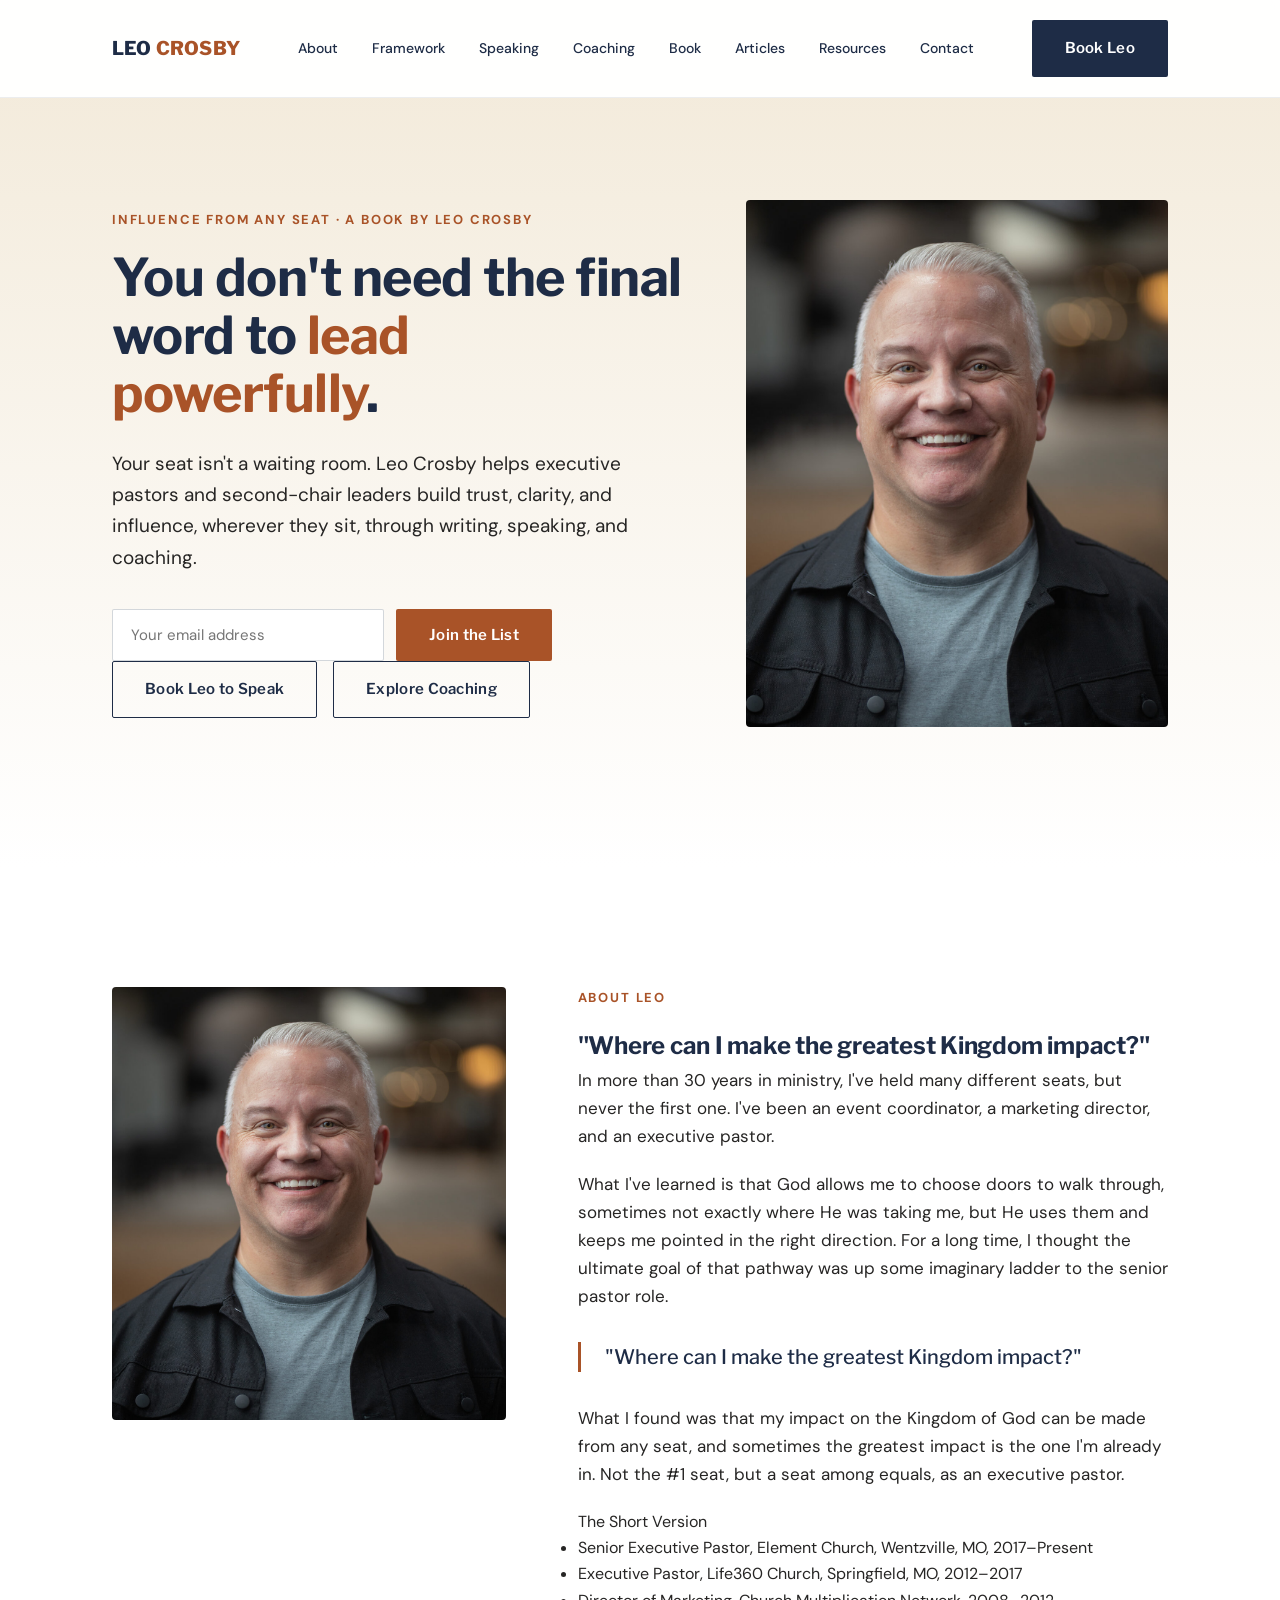
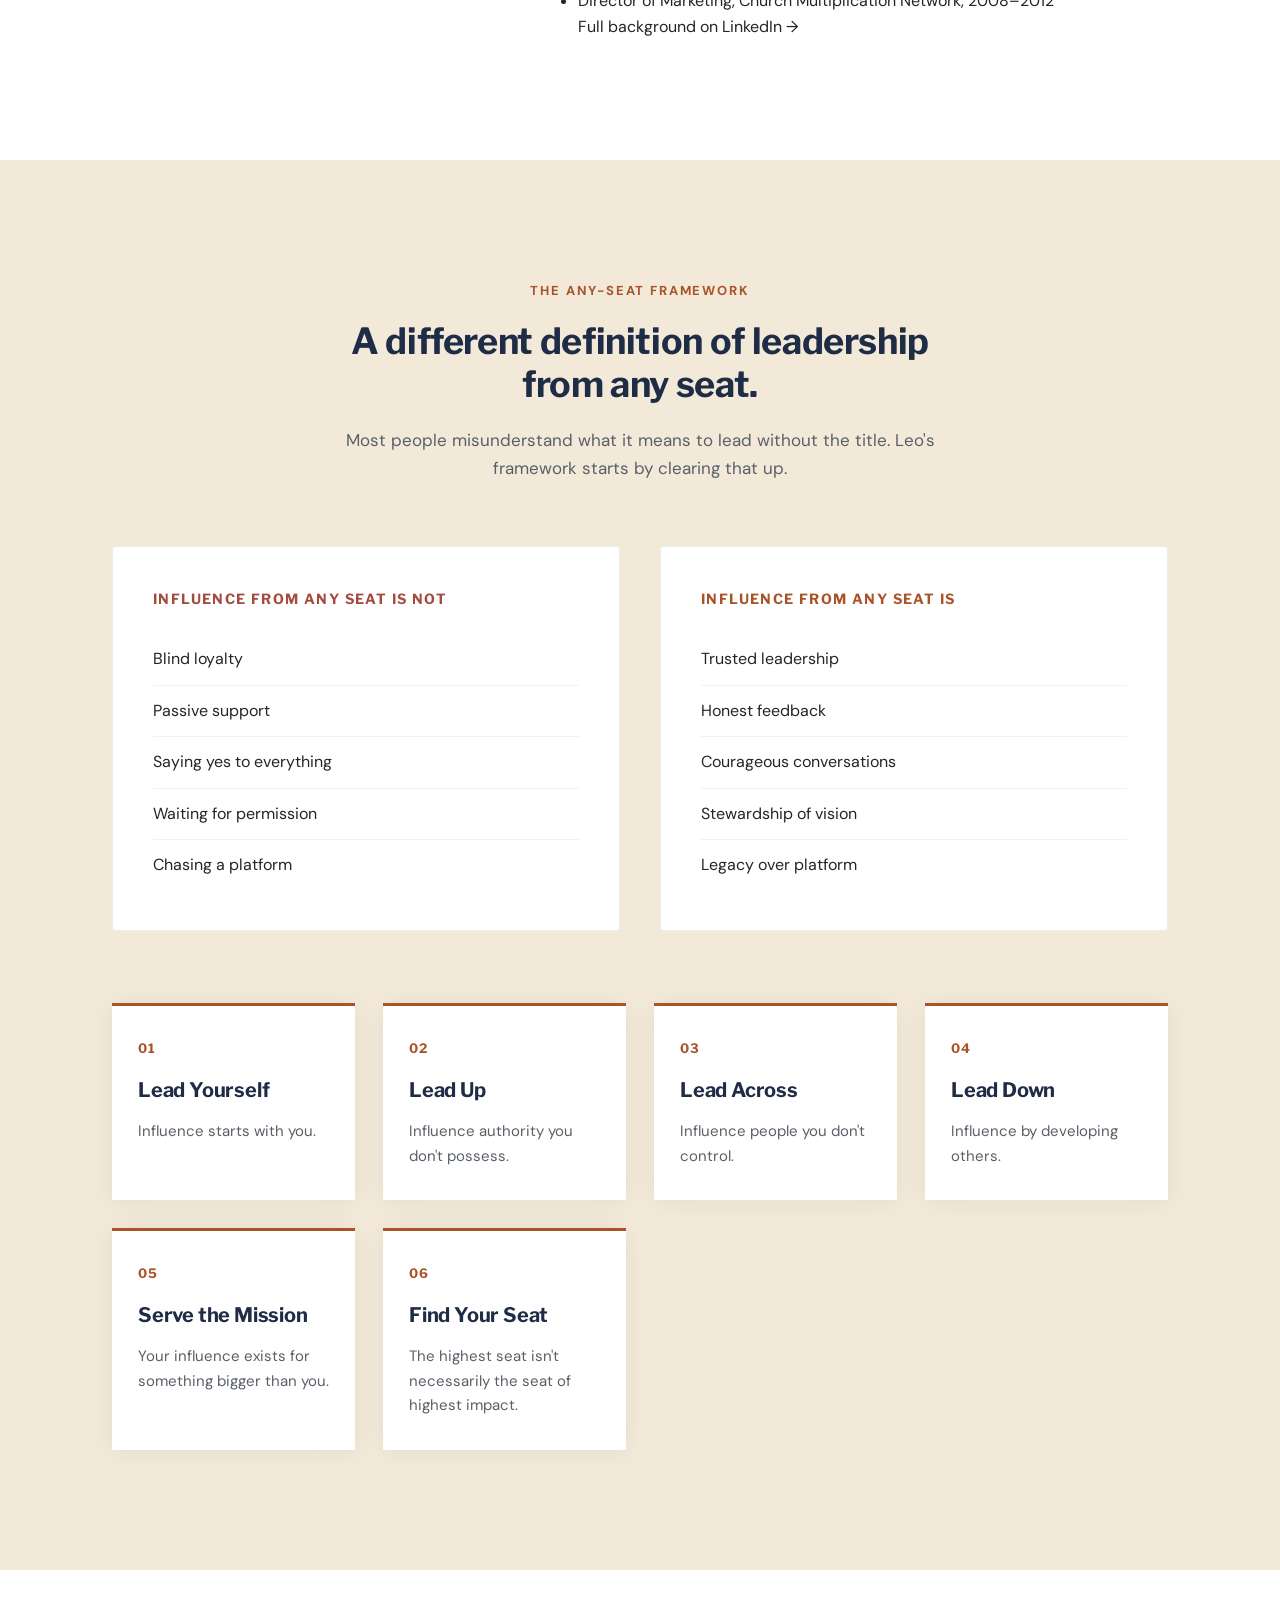
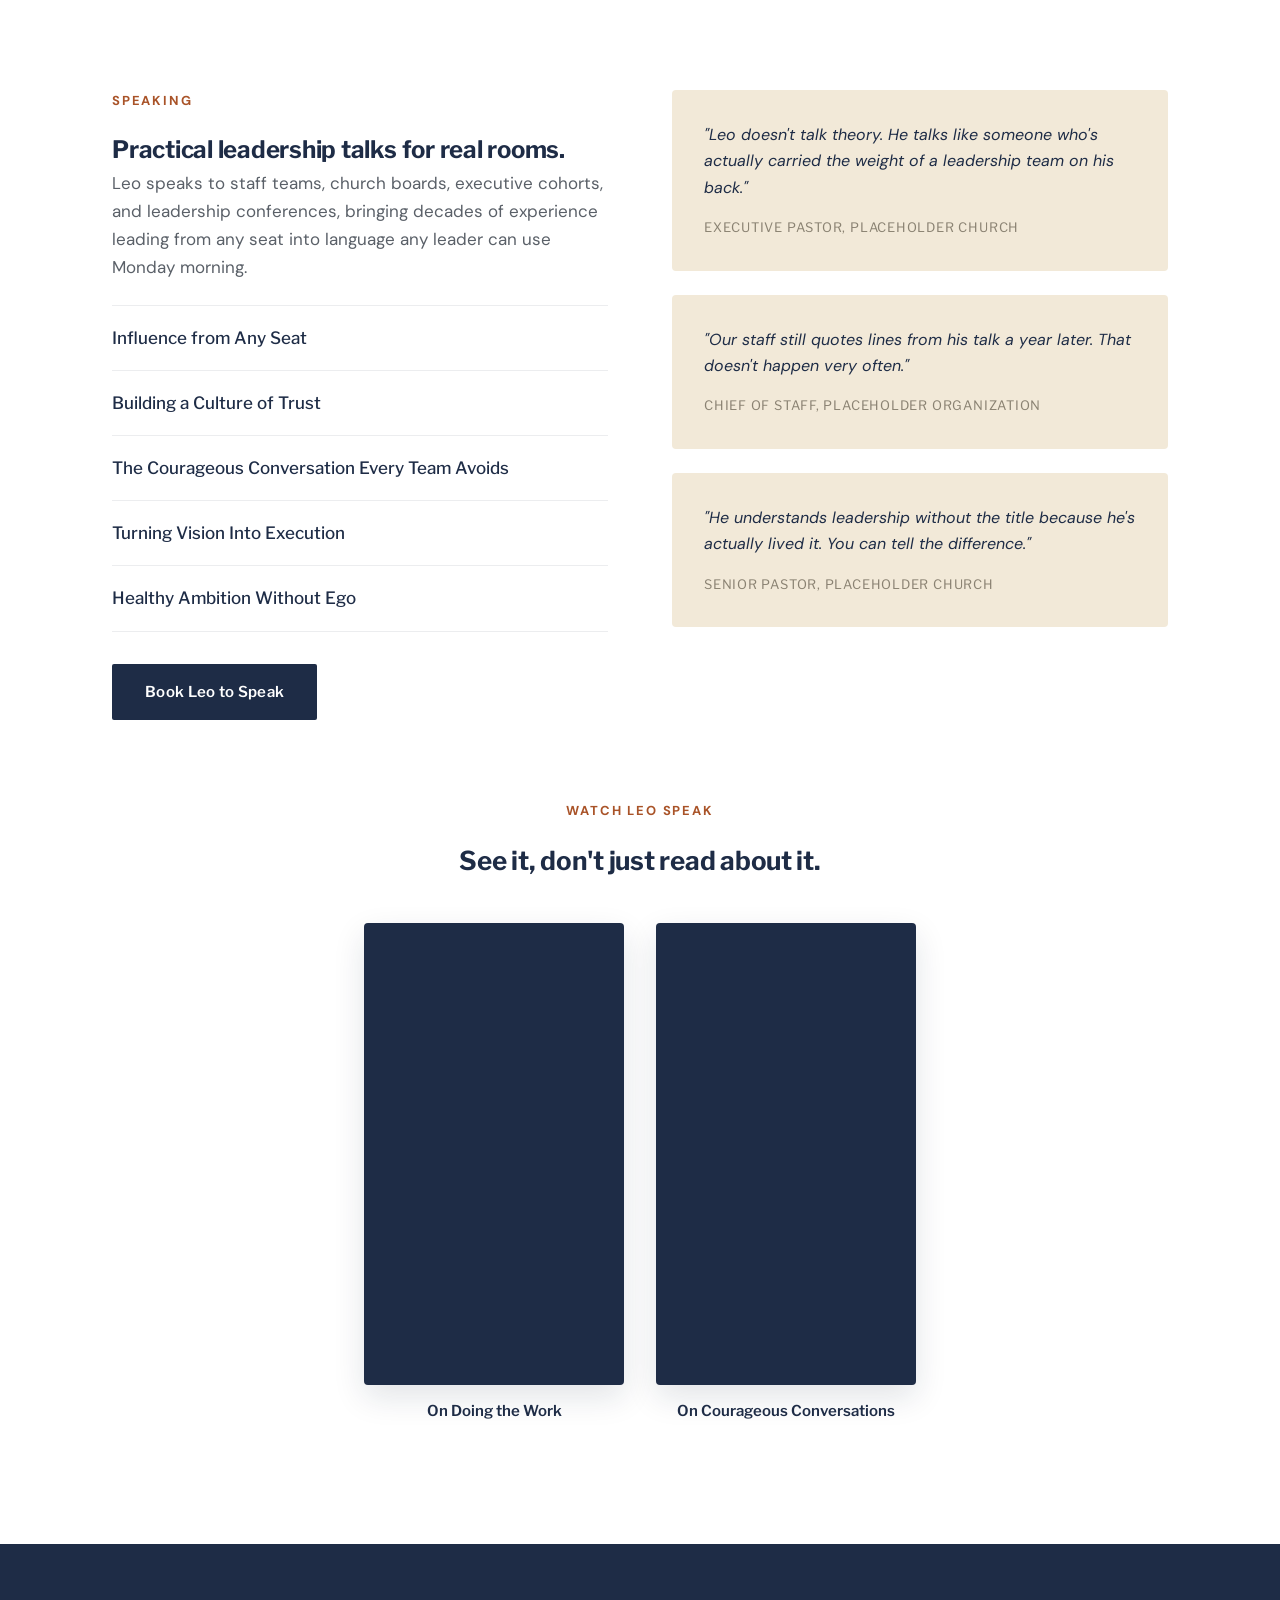
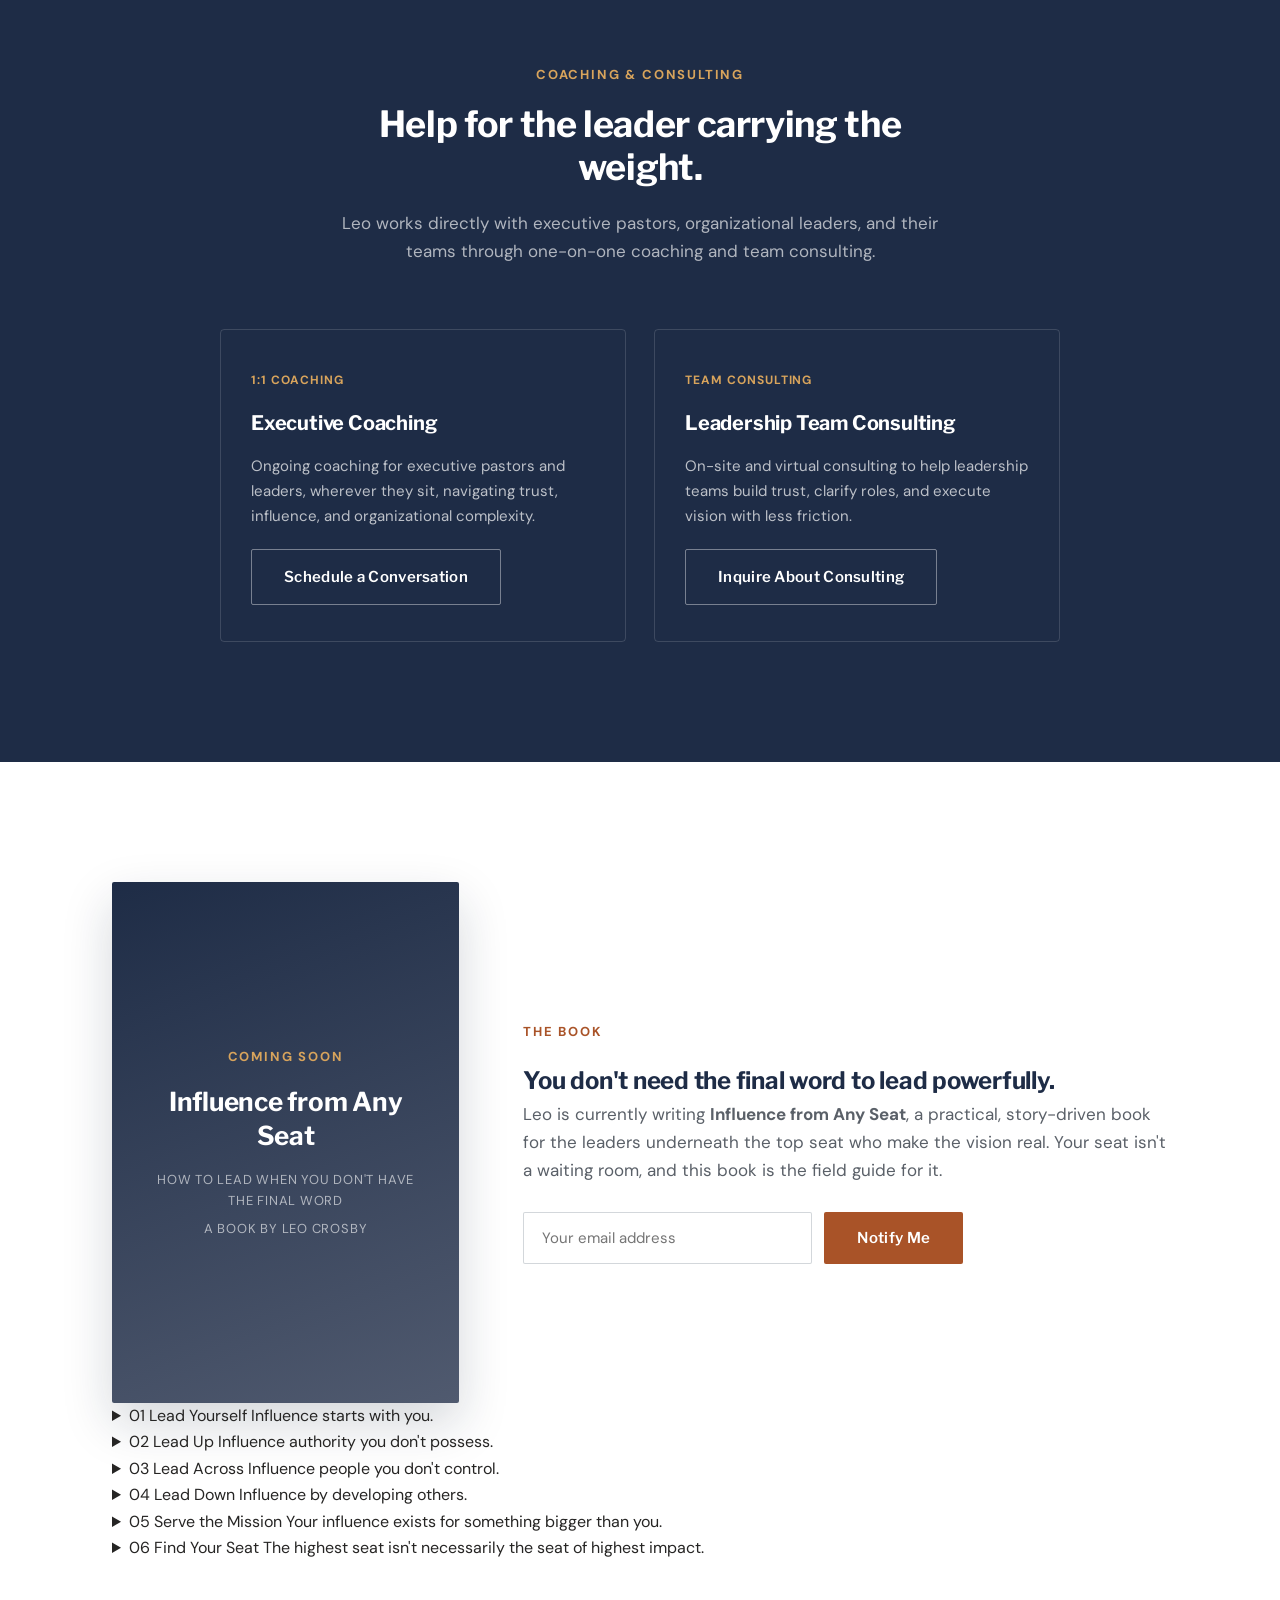
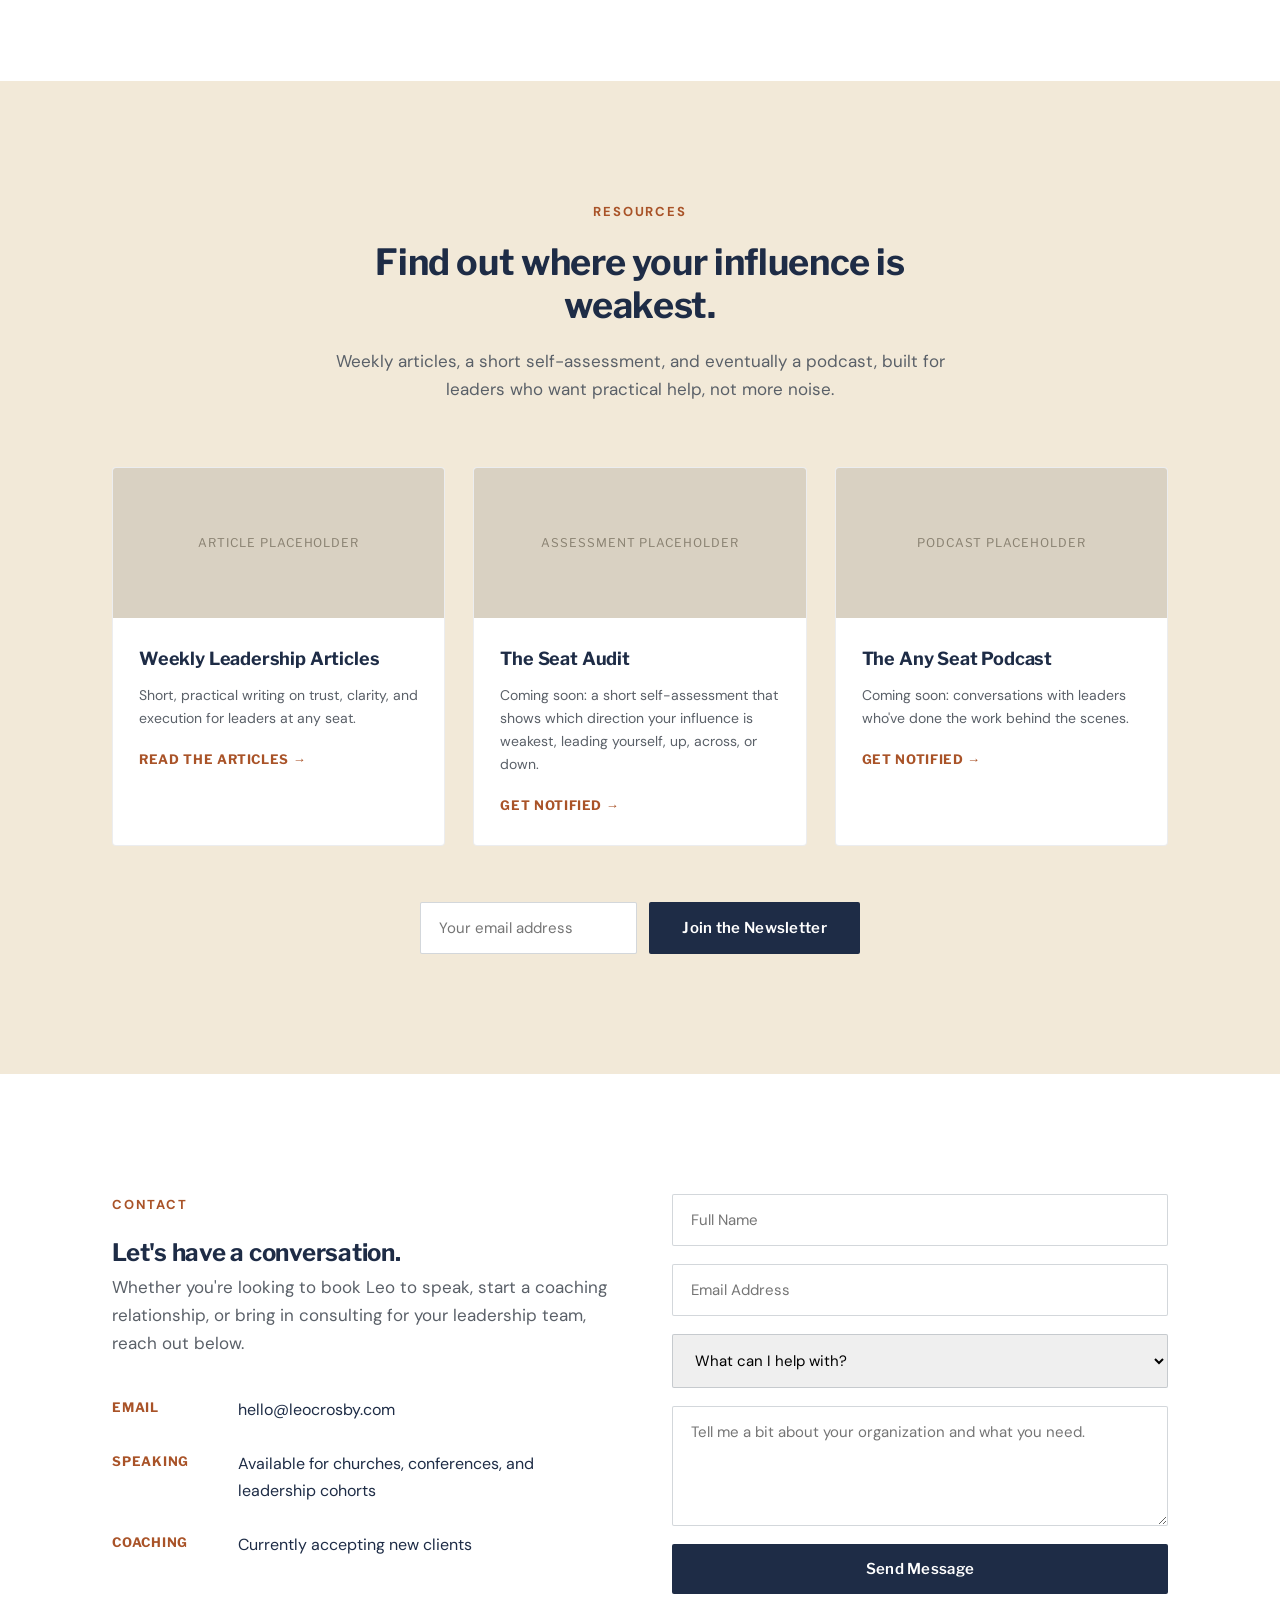
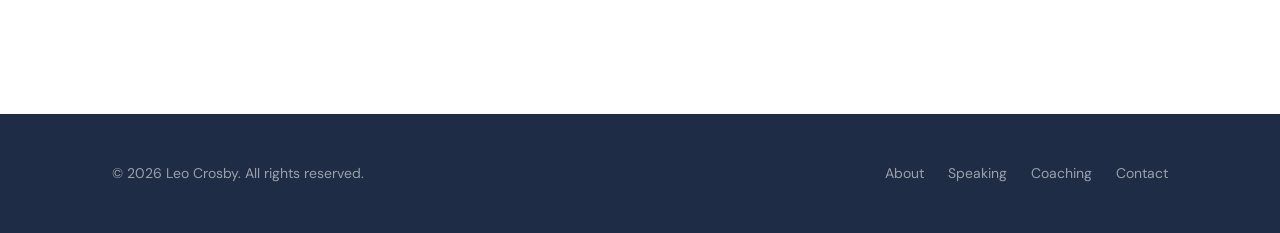
==== commit 69868bf4: "Add files via upload" ====
--- a/index.html
+++ b/index.html
@@ -61,20 +61,19 @@
       <div class="about-text">
         <span class="eyebrow">About Leo</span>
         <h2>"Where can I make the greatest Kingdom impact?"</h2>
-        <p>[In your own words: your years in marketing leadership &mdash; Director of Marketing at Church Multiplication Network (2008&ndash;2012, supporting 1,500+ new church plants nationally) and before that AG Financial Solutions (2006&ndash;2008, leading a corporate rebrand for an organization managing $2.5B+ in assets). What driving someone else's national vision taught you about influence without ownership.]</p>
-        <p>[In your own words: becoming Executive Pastor &mdash; first at Life360 Church (2012&ndash;2017, 8 campuses), then Senior Executive Pastor at Element Church (2017&ndash;present, 3 campuses, $6M budget, 4,500 weekly attendance). What the job actually demands, and what leading rooms you don't have final say over has taught you.]</p>
-        <p>[In your own words: the senior pastor pursuits that didn't open. What that season cost you, and the honest question it left you asking.]</p>
+        <p>In more than 30 years in ministry, I've held many different seats, but never the first one. I've been an event coordinator, a marketing director, and an executive pastor.</p>
+        <p>What I've learned is that God allows me to choose doors to walk through, sometimes not exactly where He was taking me, but He uses them and keeps me pointed in the right direction. For a long time, I thought the ultimate goal of that pathway was up some imaginary ladder to the senior pastor role.</p>
         <div class="pull-quote">"Where can I make the greatest Kingdom impact?"</div>
-        <p>[In your own words: what you do today at Element Church, and how that question got answered. Close with a sentence pointing to the book and the work below.]</p>
+        <p>What I found was that my impact on the Kingdom of God can be made from any seat, and sometimes the greatest impact is the one I'm already in. Not the #1 seat, but a seat among equals, as an executive pastor.</p>
 
         <div class="about-background">
           <span class="about-background-label">The Short Version</span>
           <ul>
-            <li>Senior Executive Pastor, Element Church &mdash; Wentzville, MO &mdash; 2017&ndash;Present</li>
-            <li>Executive Pastor, Life360 Church &mdash; Springfield, MO &mdash; 2012&ndash;2017</li>
-            <li>Director of Marketing, Church Multiplication Network &mdash; 2008&ndash;2012</li>
-          </ul>
-          <a href="#" class="about-linkedin">Full background on LinkedIn &rarr;</a>
+            <li>Senior Executive Pastor, Element Church, Wentzville, MO, 2017&ndash;Present</li>
+            <li>Executive Pastor, Life360 Church, Springfield, MO, 2012&ndash;2017</li>
+            <li>Director of Marketing, Church Multiplication Network, 2008&ndash;2012</li>
+          </ul>
+          <a href="https://www.linkedin.com/in/leocrosby/" class="about-linkedin" target="_blank" rel="noopener">Full background on LinkedIn &rarr;</a>
         </div>
       </div>
     </div>
@@ -257,9 +256,9 @@
             <span class="part-tagline">Influence starts with you.</span>
           </summary>
           <ul class="book-chapters">
-            <li><strong>Ch. 1 &mdash; Make Mornings Matter.</strong> The discipline of filling your own tank before leadership empties it.</li>
-            <li><strong>Ch. 2 &mdash; Own Your Calendar.</strong> Deciding what deserves your best before urgency decides for you.</li>
-            <li><strong>Ch. 3 &mdash; When the Next Step Isn't Up.</strong> Separating growth from promotion, and status from contribution.</li>
+            <li><strong>Ch. 1: Make Mornings Matter.</strong> The discipline of filling your own tank before leadership empties it.</li>
+            <li><strong>Ch. 2: Own Your Calendar.</strong> Deciding what deserves your best before urgency decides for you.</li>
+            <li><strong>Ch. 3: When the Next Step Isn't Up.</strong> Separating growth from promotion, and status from contribution.</li>
           </ul>
         </details>
 
@@ -270,9 +269,9 @@
             <span class="part-tagline">Influence authority you don't possess.</span>
           </summary>
           <ul class="book-chapters">
-            <li><strong>Ch. 4 &mdash; Ask More, Tell Less.</strong> Why questions build more influence than being right.</li>
-            <li><strong>Ch. 5 &mdash; Plant Seeds Before You Need the Harvest.</strong> Timing, patience, and playing the long game on ideas.</li>
-            <li><strong>Ch. 6 &mdash; Gracious Candor.</strong> Telling the truth to the leader above you without breaking trust.</li>
+            <li><strong>Ch. 4: Ask More, Tell Less.</strong> Why questions build more influence than being right.</li>
+            <li><strong>Ch. 5: Plant Seeds Before You Need the Harvest.</strong> Timing, patience, and playing the long game on ideas.</li>
+            <li><strong>Ch. 6: Gracious Candor.</strong> Telling the truth to the leader above you without breaking trust.</li>
           </ul>
         </details>
 
@@ -283,9 +282,9 @@
             <span class="part-tagline">Influence people you don't control.</span>
           </summary>
           <ul class="book-chapters">
-            <li><strong>Ch. 7 &mdash; Serve Sideways.</strong> Trading "what I need from you" for "how can I help you succeed."</li>
-            <li><strong>Ch. 8 &mdash; Ask Permission to Influence.</strong> Earning the right to speak into a peer's leadership.</li>
-            <li><strong>Ch. 9 &mdash; Don't Borrow Someone Else's Conflict.</strong> Refusing to become everyone's fixer.</li>
+            <li><strong>Ch. 7: Serve Sideways.</strong> Trading "what I need from you" for "how can I help you succeed."</li>
+            <li><strong>Ch. 8: Ask Permission to Influence.</strong> Earning the right to speak into a peer's leadership.</li>
+            <li><strong>Ch. 9: Don't Borrow Someone Else's Conflict.</strong> Refusing to become everyone's fixer.</li>
           </ul>
         </details>
 
@@ -296,9 +295,9 @@
             <span class="part-tagline">Influence by developing others.</span>
           </summary>
           <ul class="book-chapters">
-            <li><strong>Ch. 10 &mdash; Don't Lead Everyone the Same.</strong> Different people require different approaches. Different doesn't mean deficient.</li>
-            <li><strong>Ch. 11 &mdash; Is It Skill or Is It Heart?</strong> Diagnosing the real problem before you try to correct it.</li>
-            <li><strong>Ch. 12 &mdash; Give Them Room to Get It Wrong.</strong> Coaching outcomes instead of directing every task.</li>
+            <li><strong>Ch. 10: Don't Lead Everyone the Same.</strong> Different people require different approaches. Different doesn't mean deficient.</li>
+            <li><strong>Ch. 11: Is It Skill or Is It Heart?</strong> Diagnosing the real problem before you try to correct it.</li>
+            <li><strong>Ch. 12: Give Them Room to Get It Wrong.</strong> Coaching outcomes instead of directing every task.</li>
           </ul>
         </details>
 
@@ -309,9 +308,9 @@
             <span class="part-tagline">Your influence exists for something bigger than you.</span>
           </summary>
           <ul class="book-chapters">
-            <li><strong>Ch. 13 &mdash; Get the Right Results.</strong> The difference between activity and alignment.</li>
-            <li><strong>Ch. 14 &mdash; Do Your Job.</strong> Advocating for change without letting frustration distract you from what's already yours to carry.</li>
-            <li><strong>Ch. 15 &mdash; Stay Long Enough to Matter.</strong> Why trust and credibility compound over years, not months.</li>
+            <li><strong>Ch. 13: Get the Right Results.</strong> The difference between activity and alignment.</li>
+            <li><strong>Ch. 14: Do Your Job.</strong> Advocating for change without letting frustration distract you from what's already yours to carry.</li>
+            <li><strong>Ch. 15: Stay Long Enough to Matter.</strong> Why trust and credibility compound over years, not months.</li>
           </ul>
         </details>
 
@@ -322,8 +321,8 @@
             <span class="part-tagline">The highest seat isn't necessarily the seat of highest impact.</span>
           </summary>
           <ul class="book-chapters">
-            <li><strong>Ch. 16 &mdash; Bloom Where You're Planted.</strong> Contentment without complacency.</li>
-            <li><strong>Ch. 17 &mdash; Find Your Greatest Contribution.</strong> Reframing success around stewardship and impact, not title.</li>
+            <li><strong>Ch. 16: Bloom Where You're Planted.</strong> Contentment without complacency.</li>
+            <li><strong>Ch. 17: Find Your Greatest Contribution.</strong> Reframing success around stewardship and impact, not title.</li>
           </ul>
         </details>
       </div>
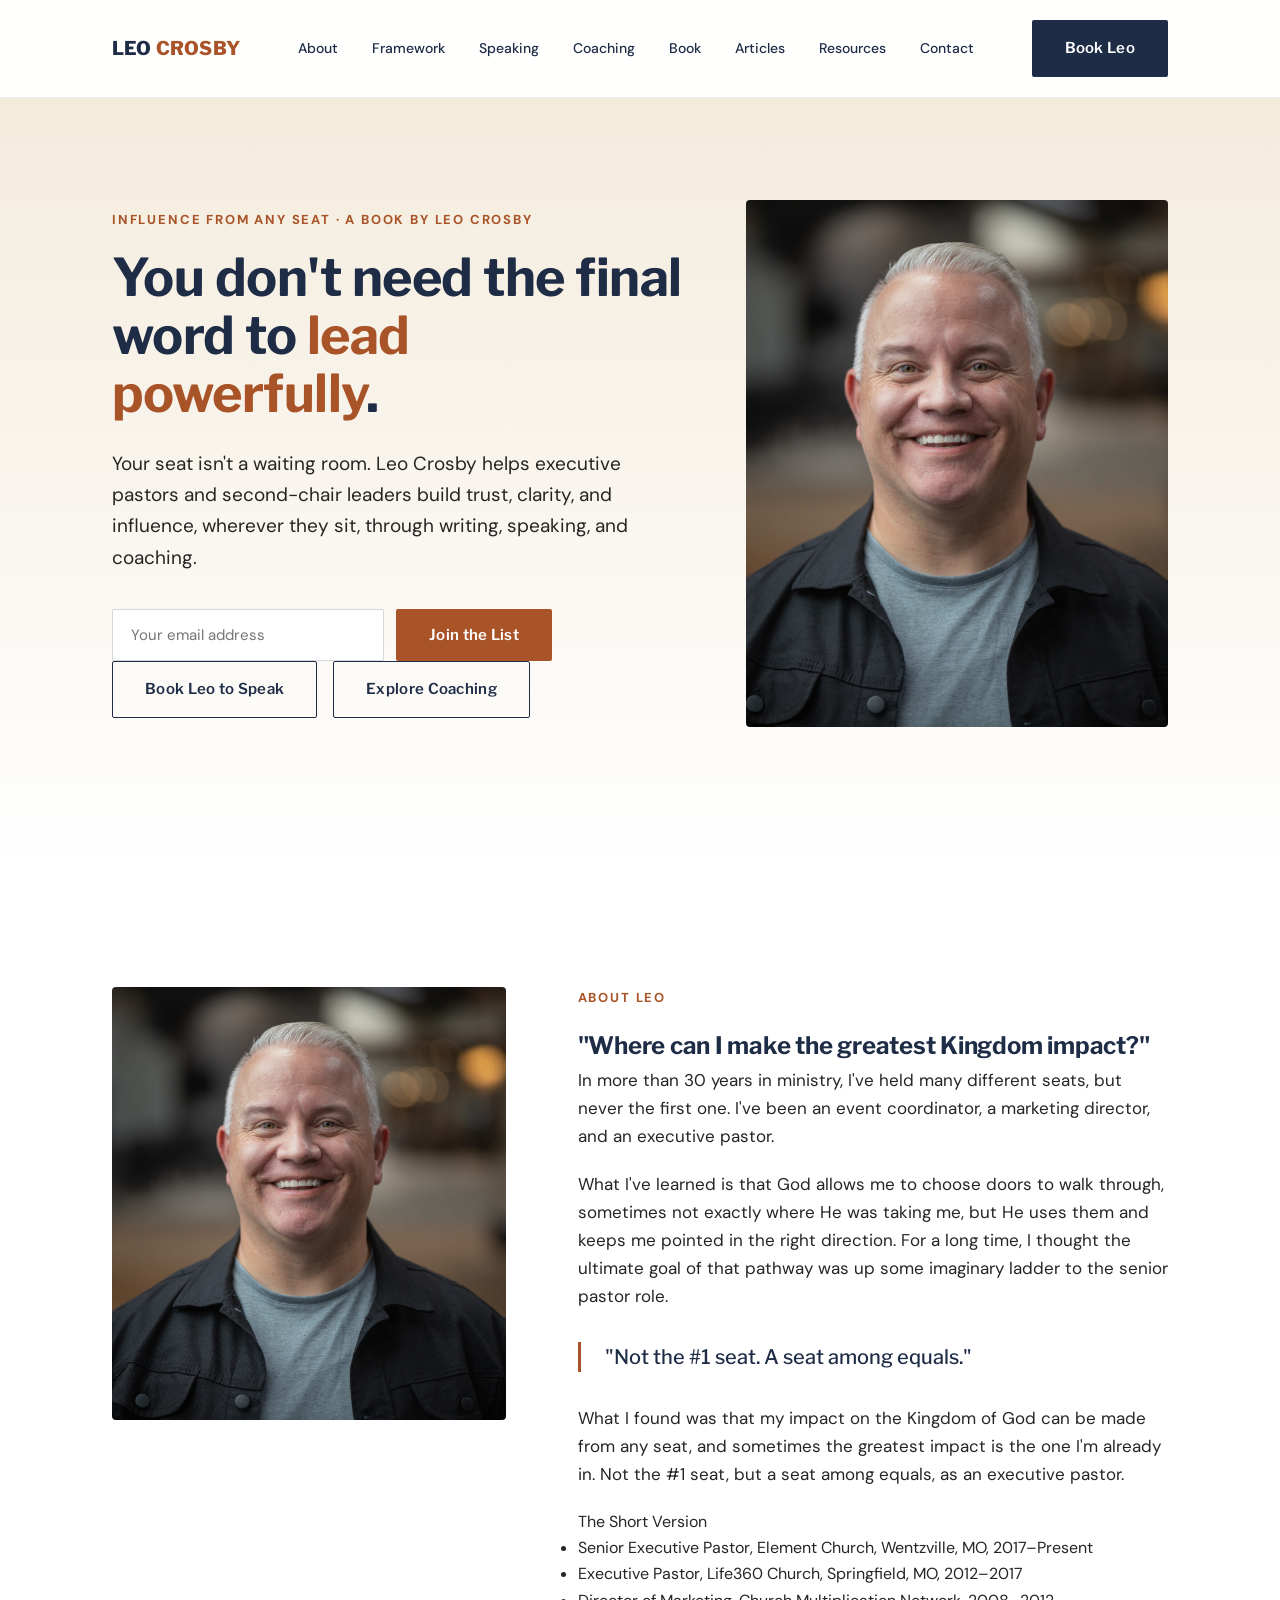
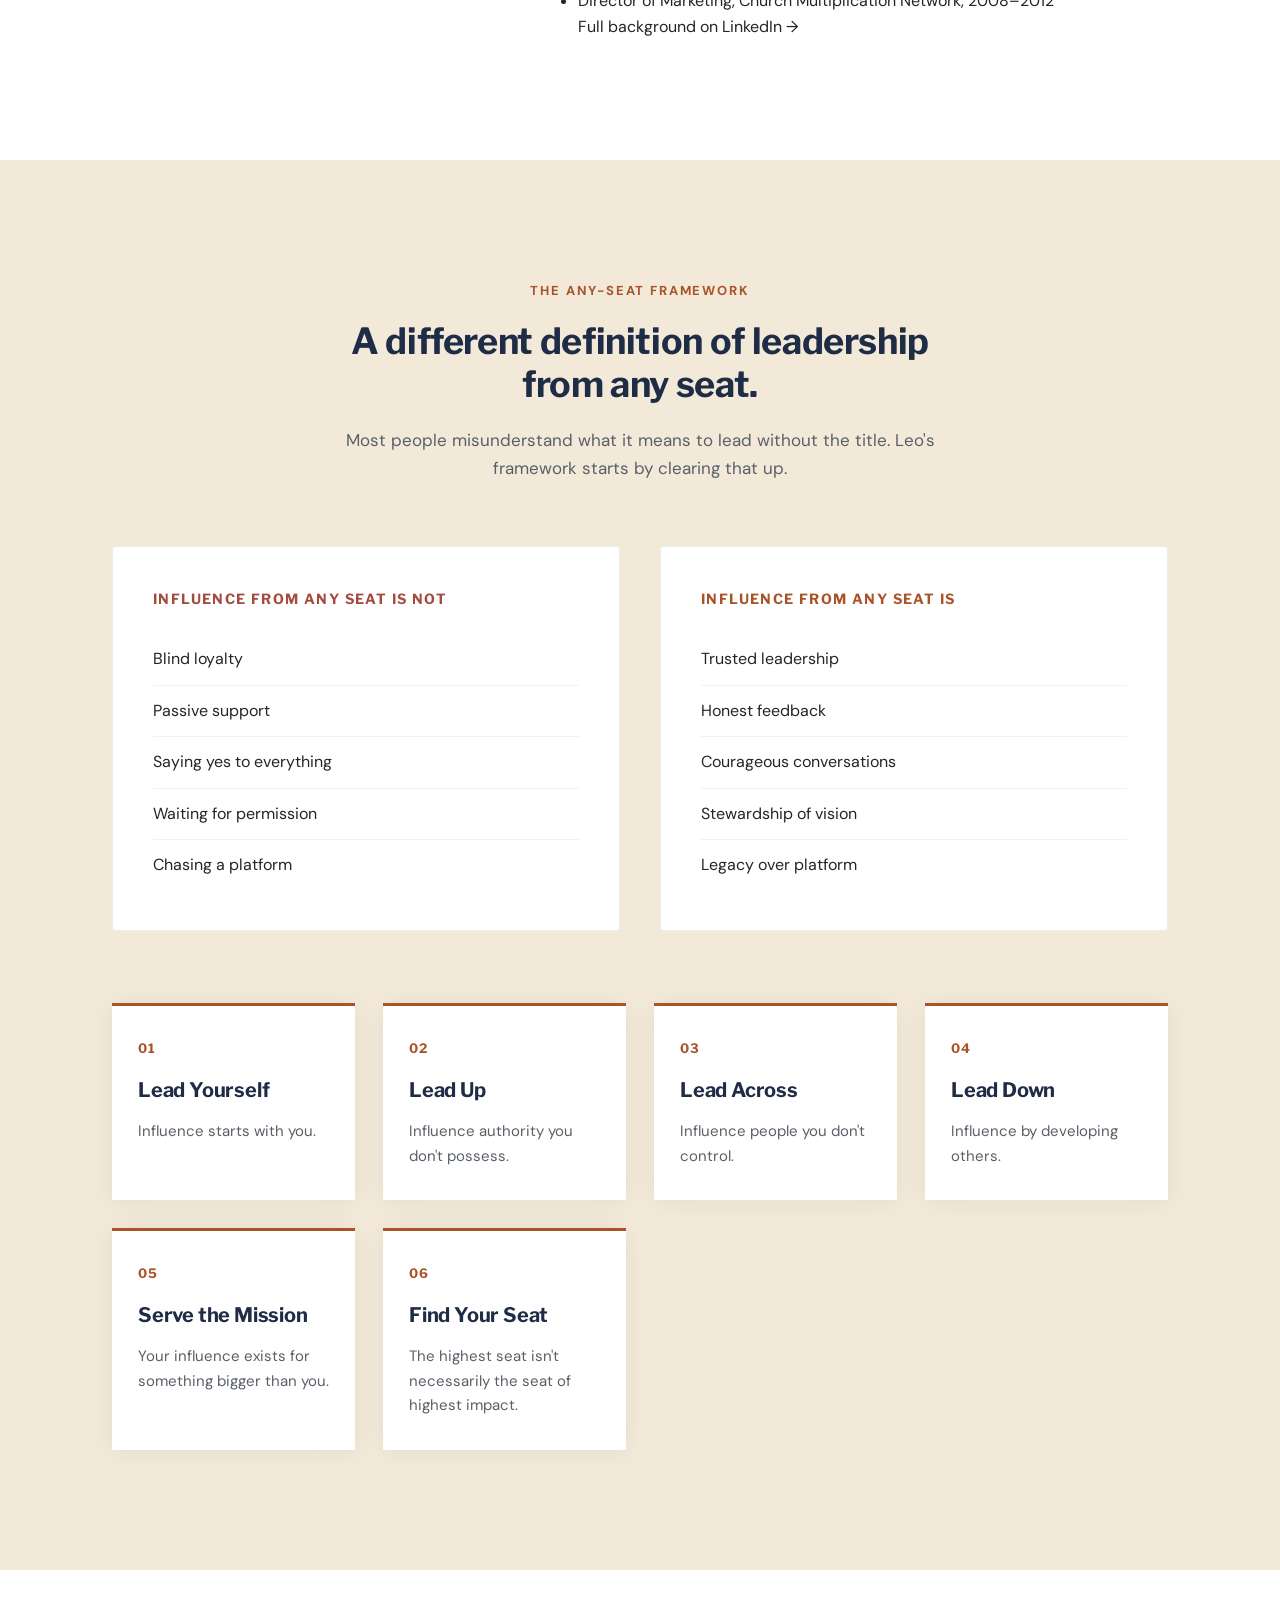
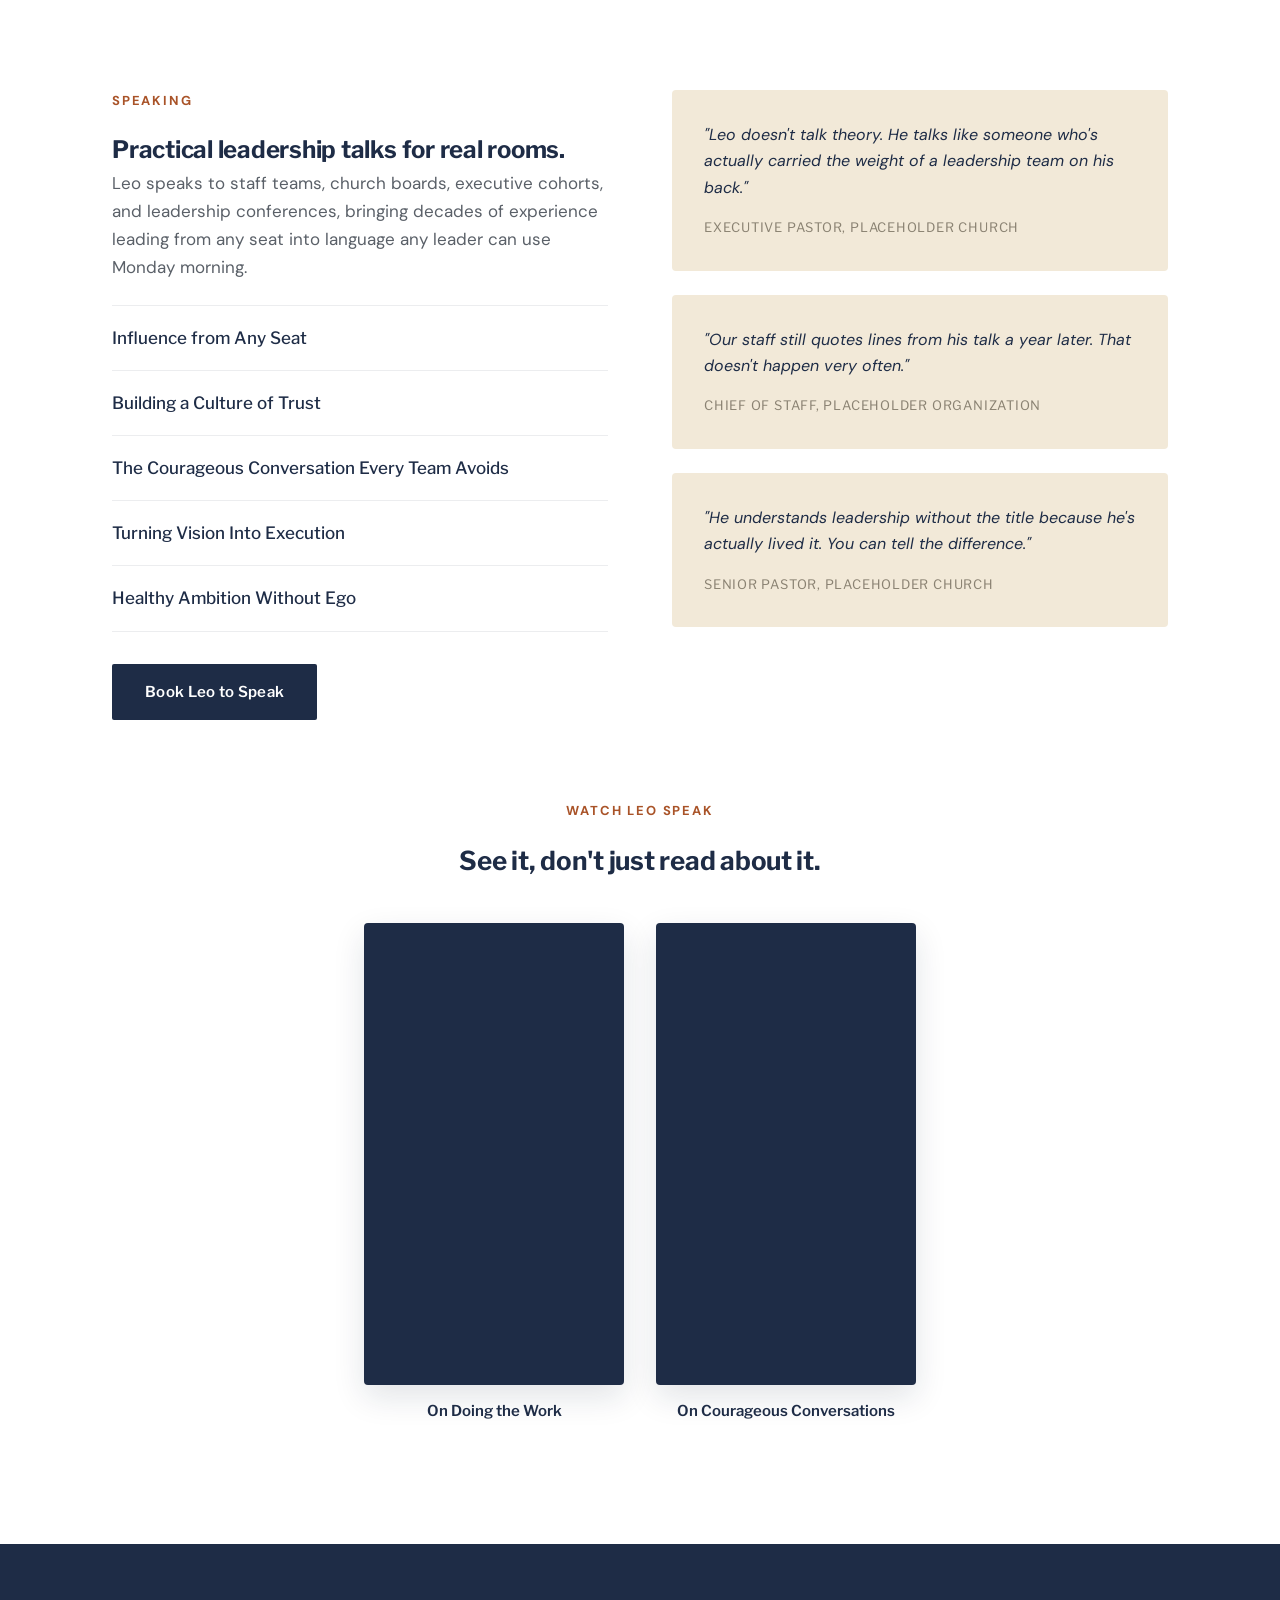
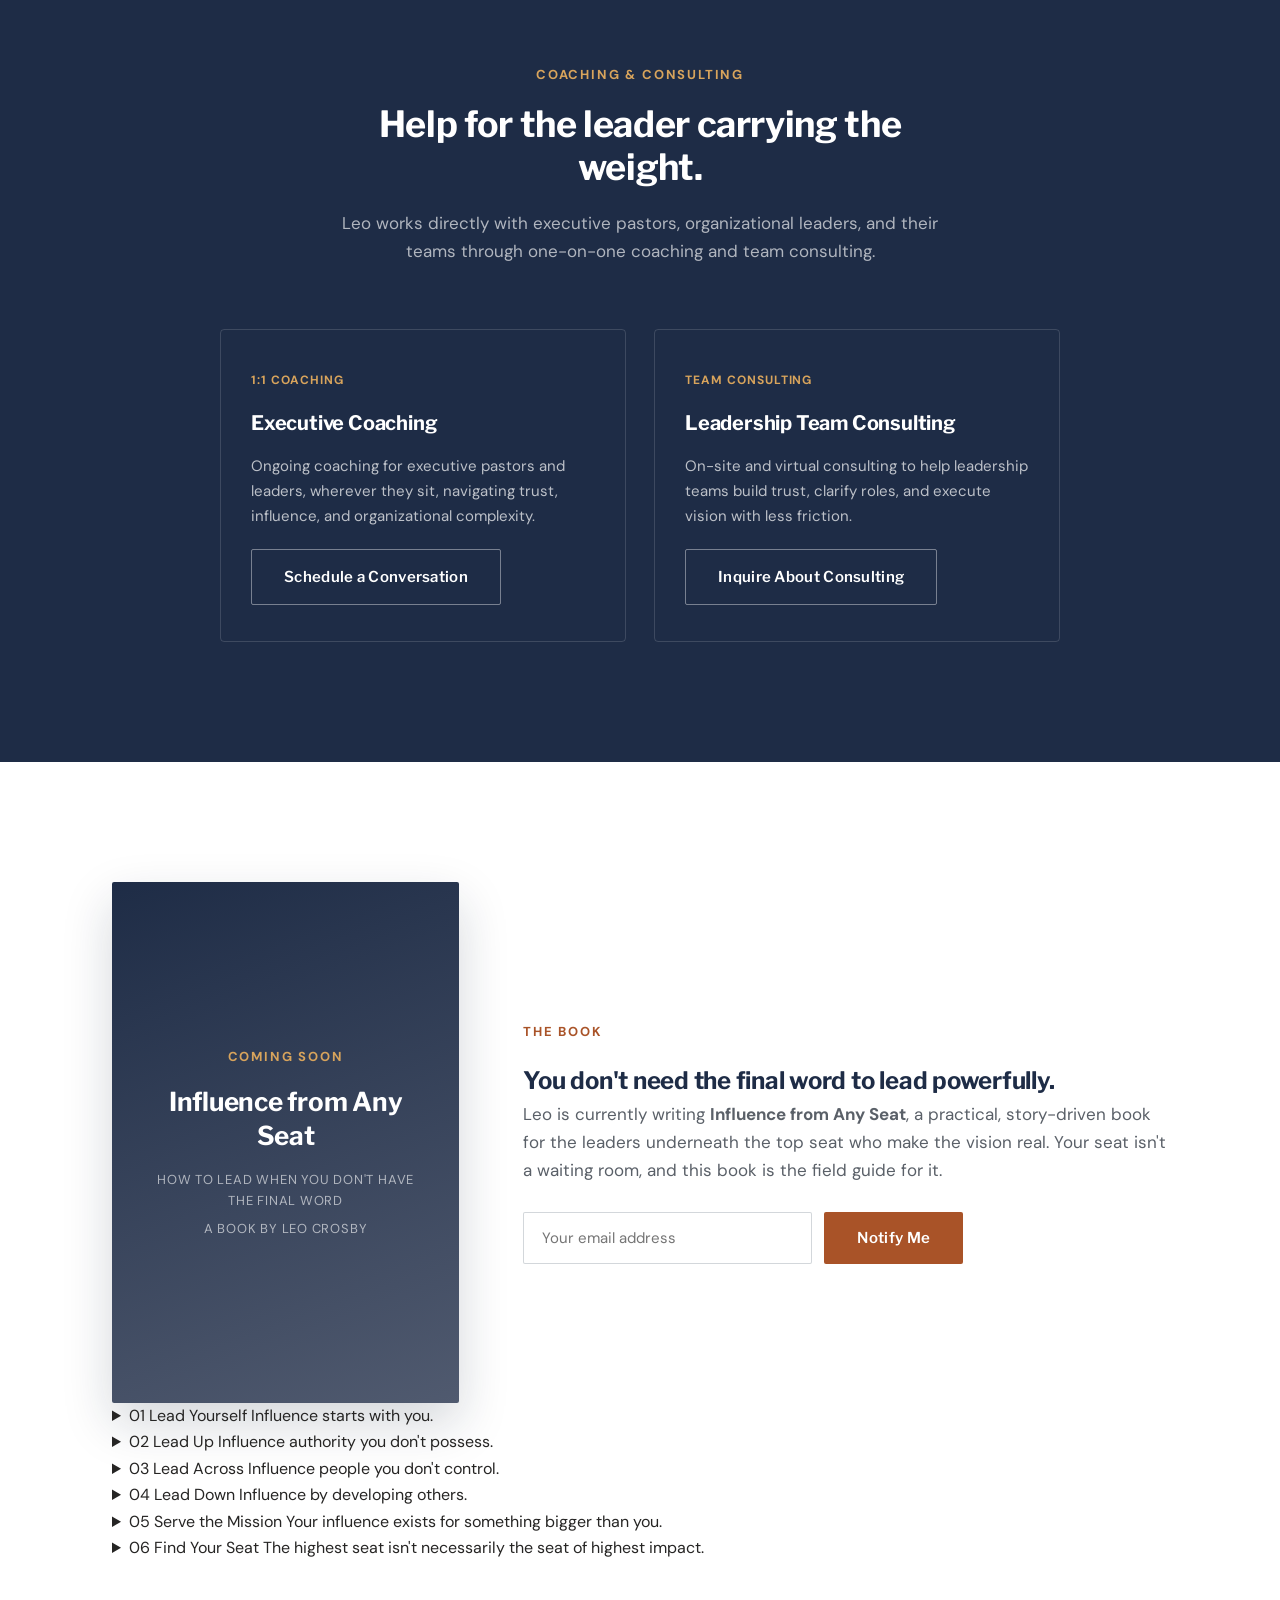
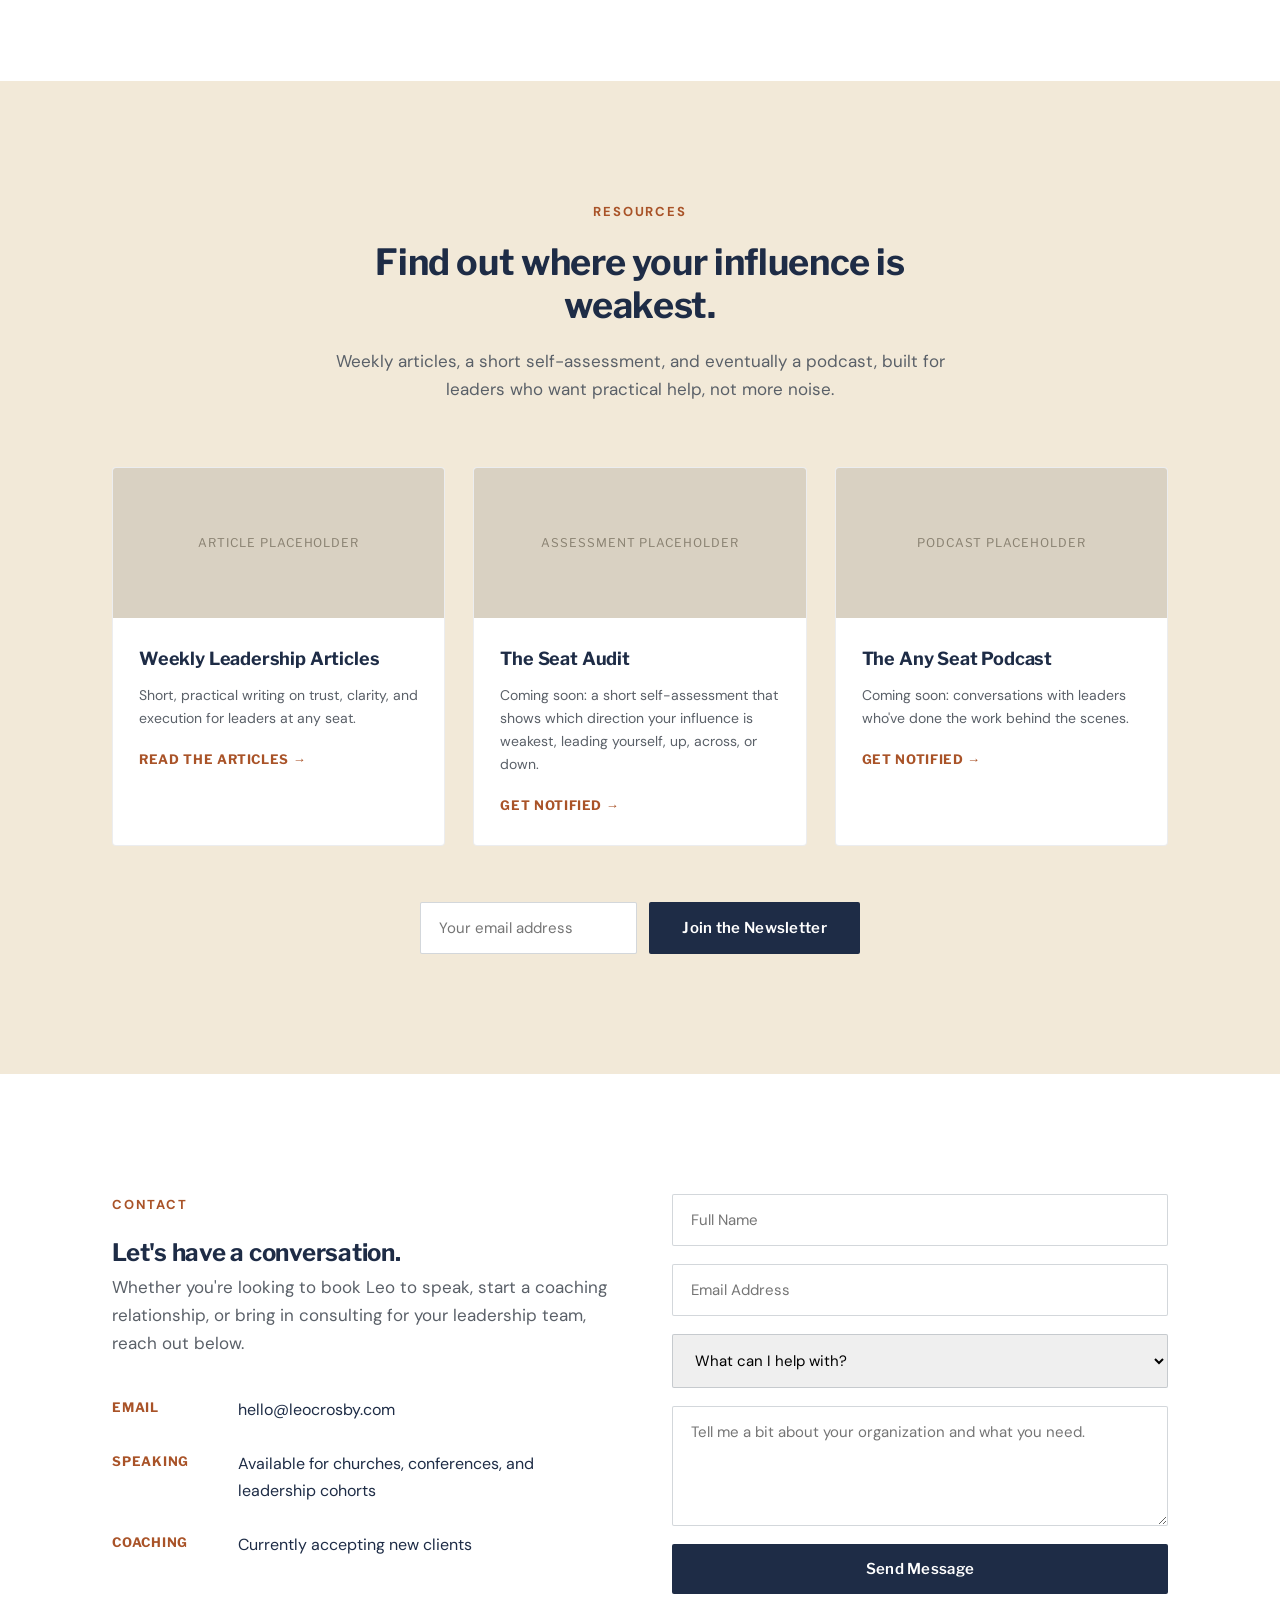
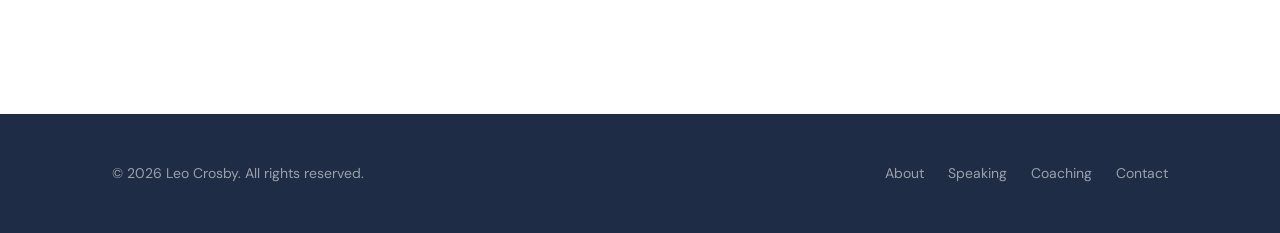
==== commit ba14822c: "Add files via upload" ====
--- a/index.html
+++ b/index.html
@@ -63,7 +63,7 @@
         <h2>"Where can I make the greatest Kingdom impact?"</h2>
         <p>In more than 30 years in ministry, I've held many different seats, but never the first one. I've been an event coordinator, a marketing director, and an executive pastor.</p>
         <p>What I've learned is that God allows me to choose doors to walk through, sometimes not exactly where He was taking me, but He uses them and keeps me pointed in the right direction. For a long time, I thought the ultimate goal of that pathway was up some imaginary ladder to the senior pastor role.</p>
-        <div class="pull-quote">"Where can I make the greatest Kingdom impact?"</div>
+        <div class="pull-quote">"Not the #1 seat. A seat among equals."</div>
         <p>What I found was that my impact on the Kingdom of God can be made from any seat, and sometimes the greatest impact is the one I'm already in. Not the #1 seat, but a seat among equals, as an executive pastor.</p>
 
         <div class="about-background">
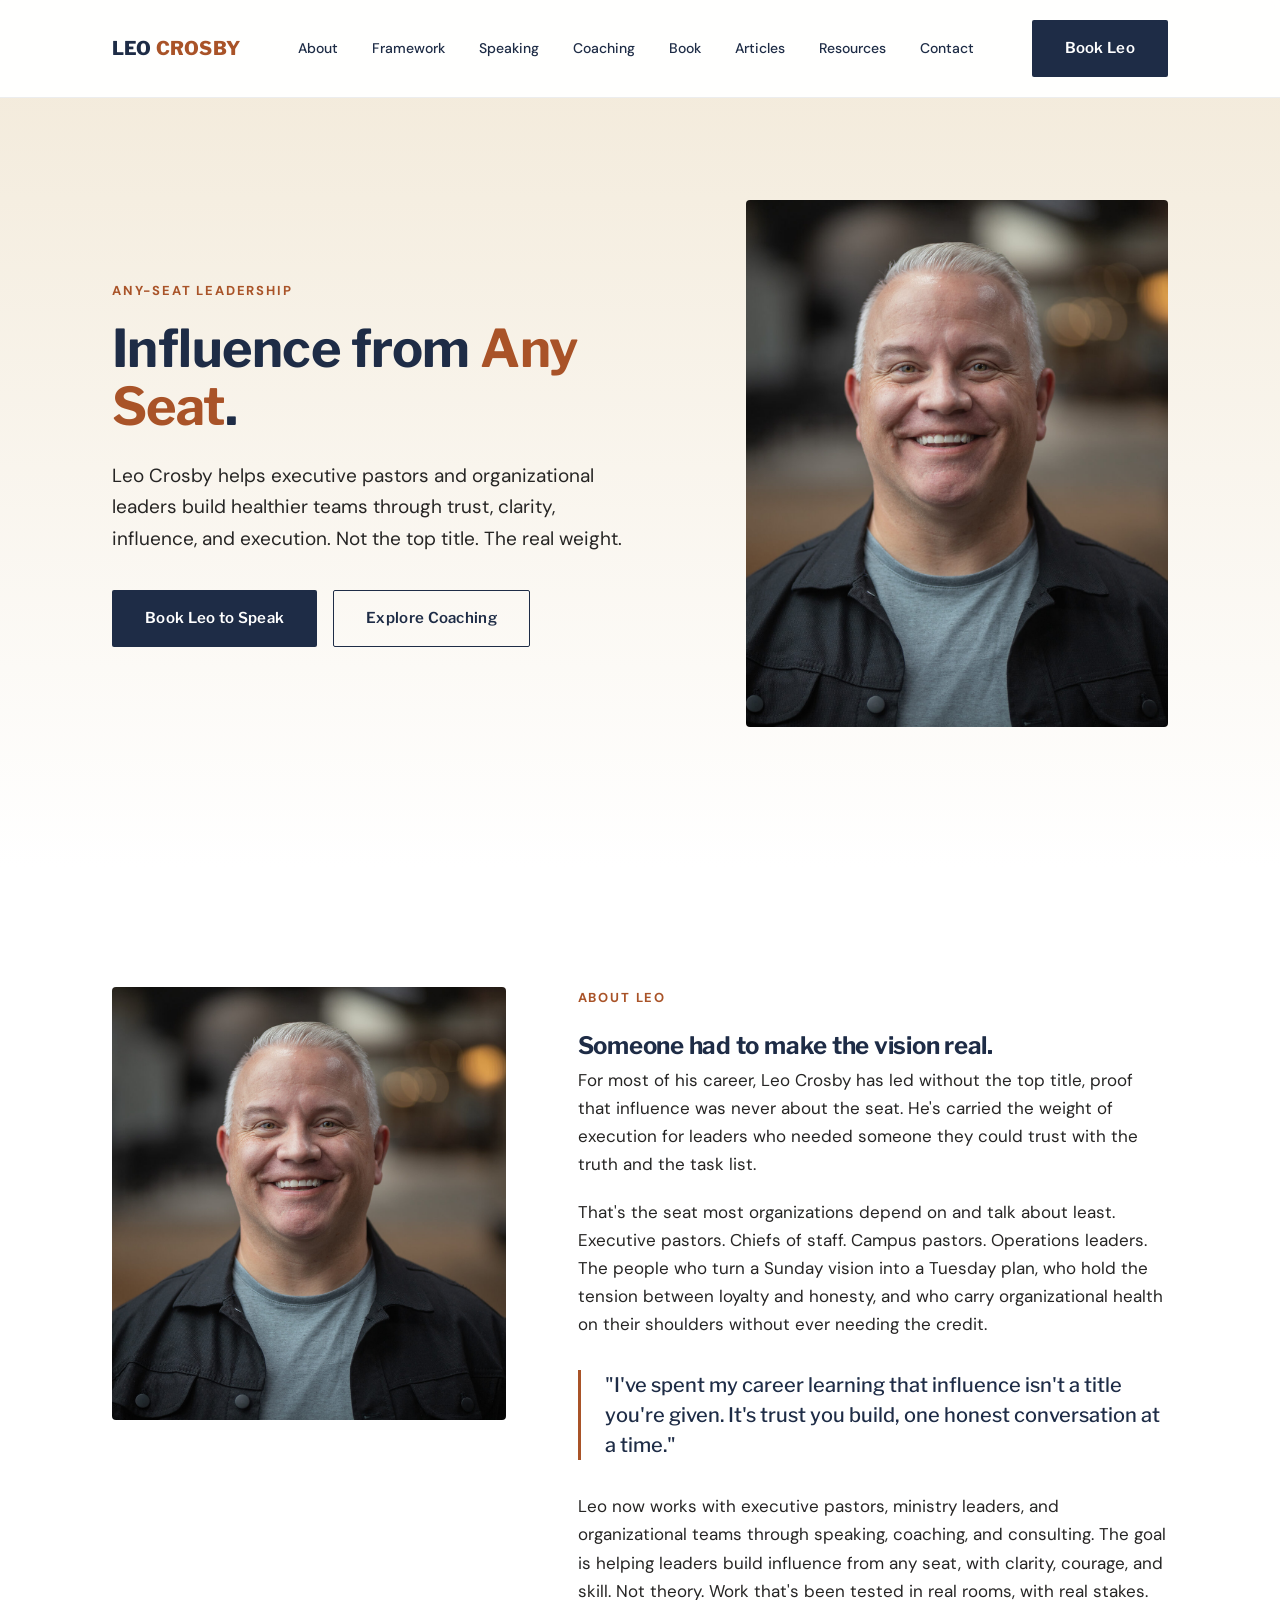
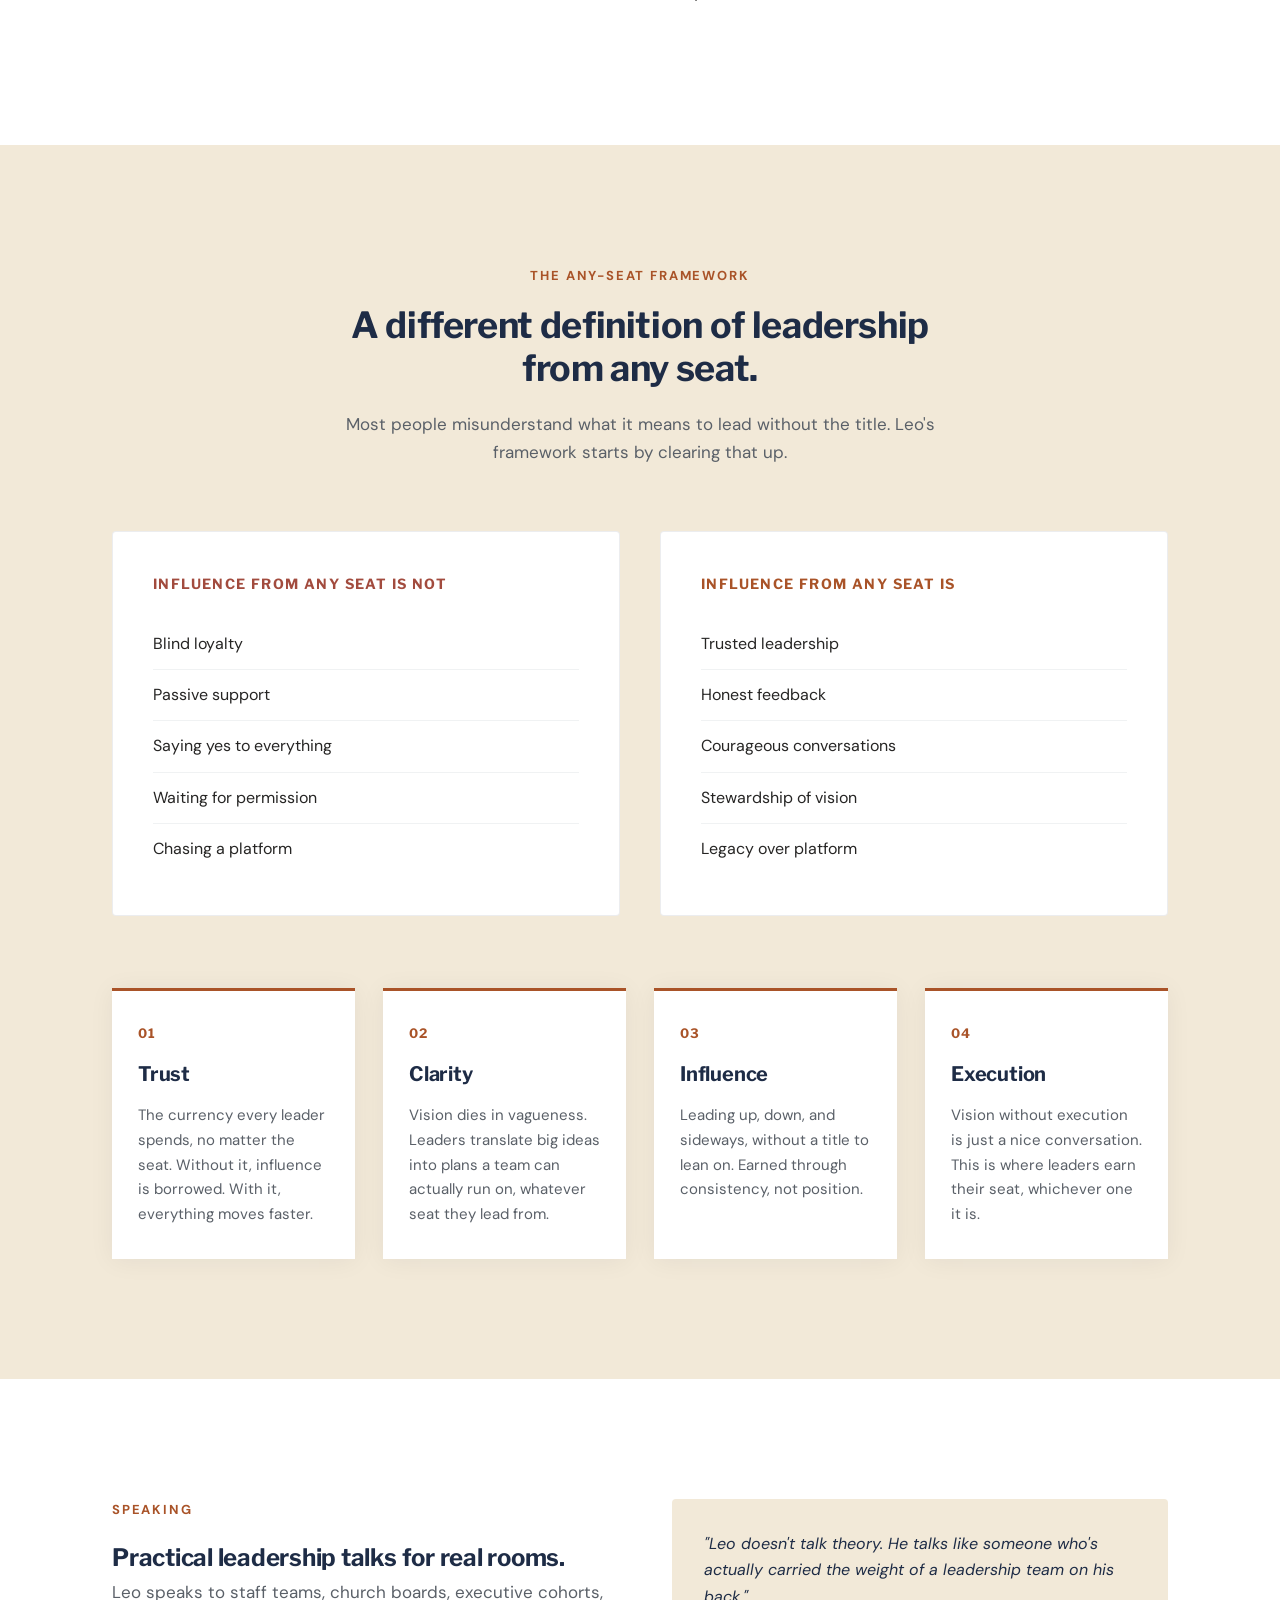
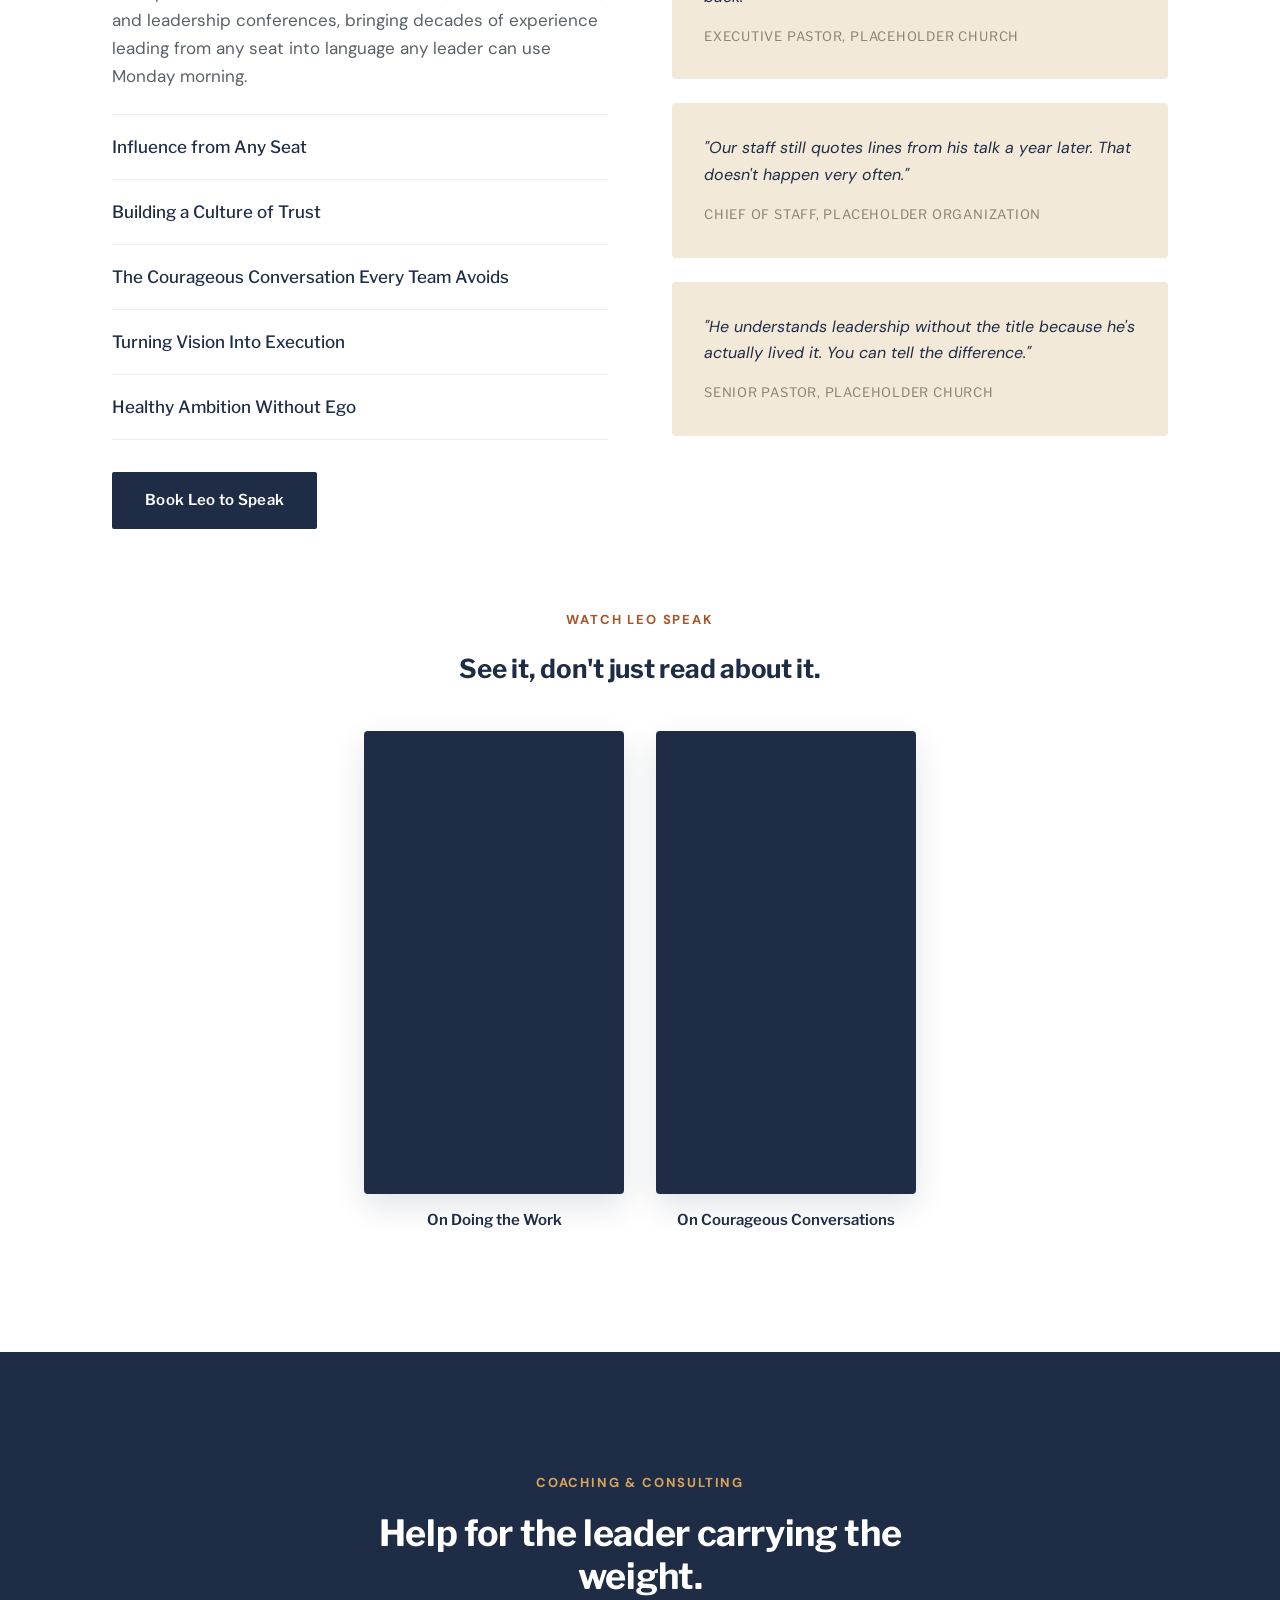
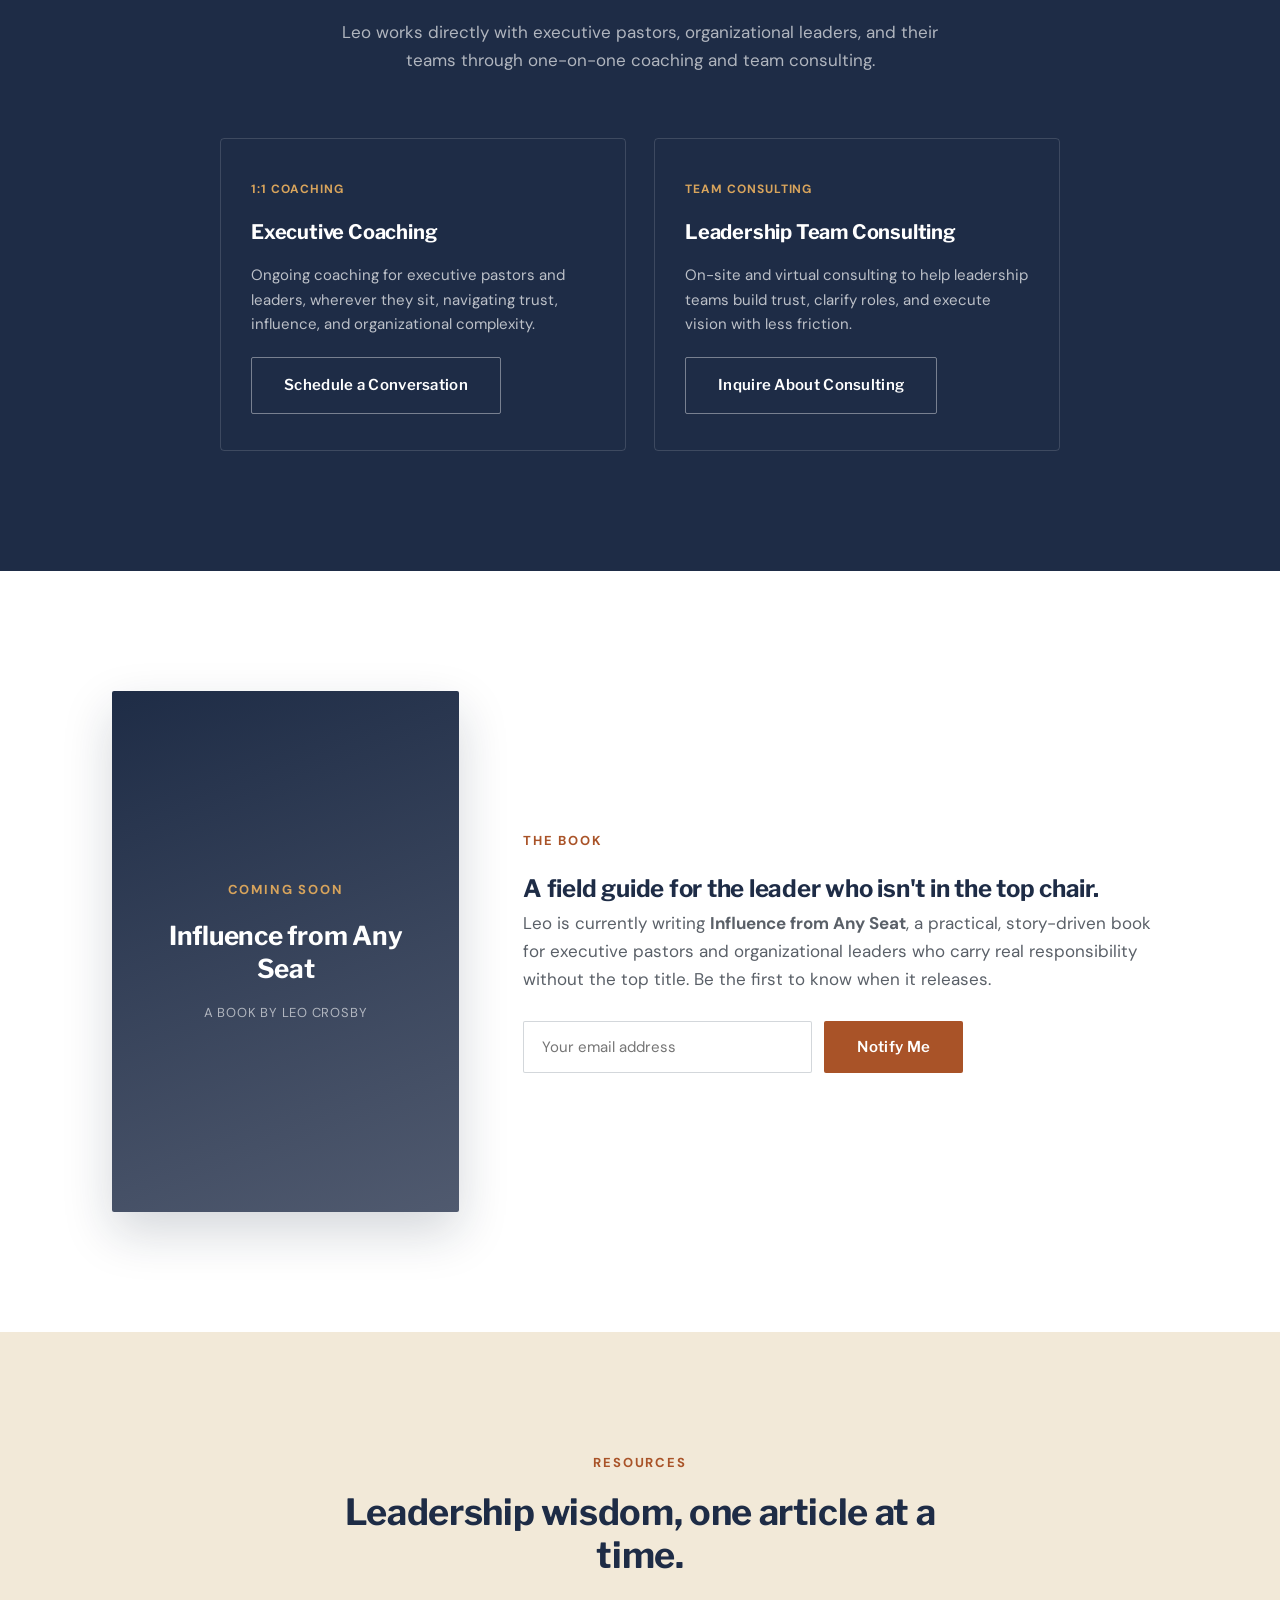
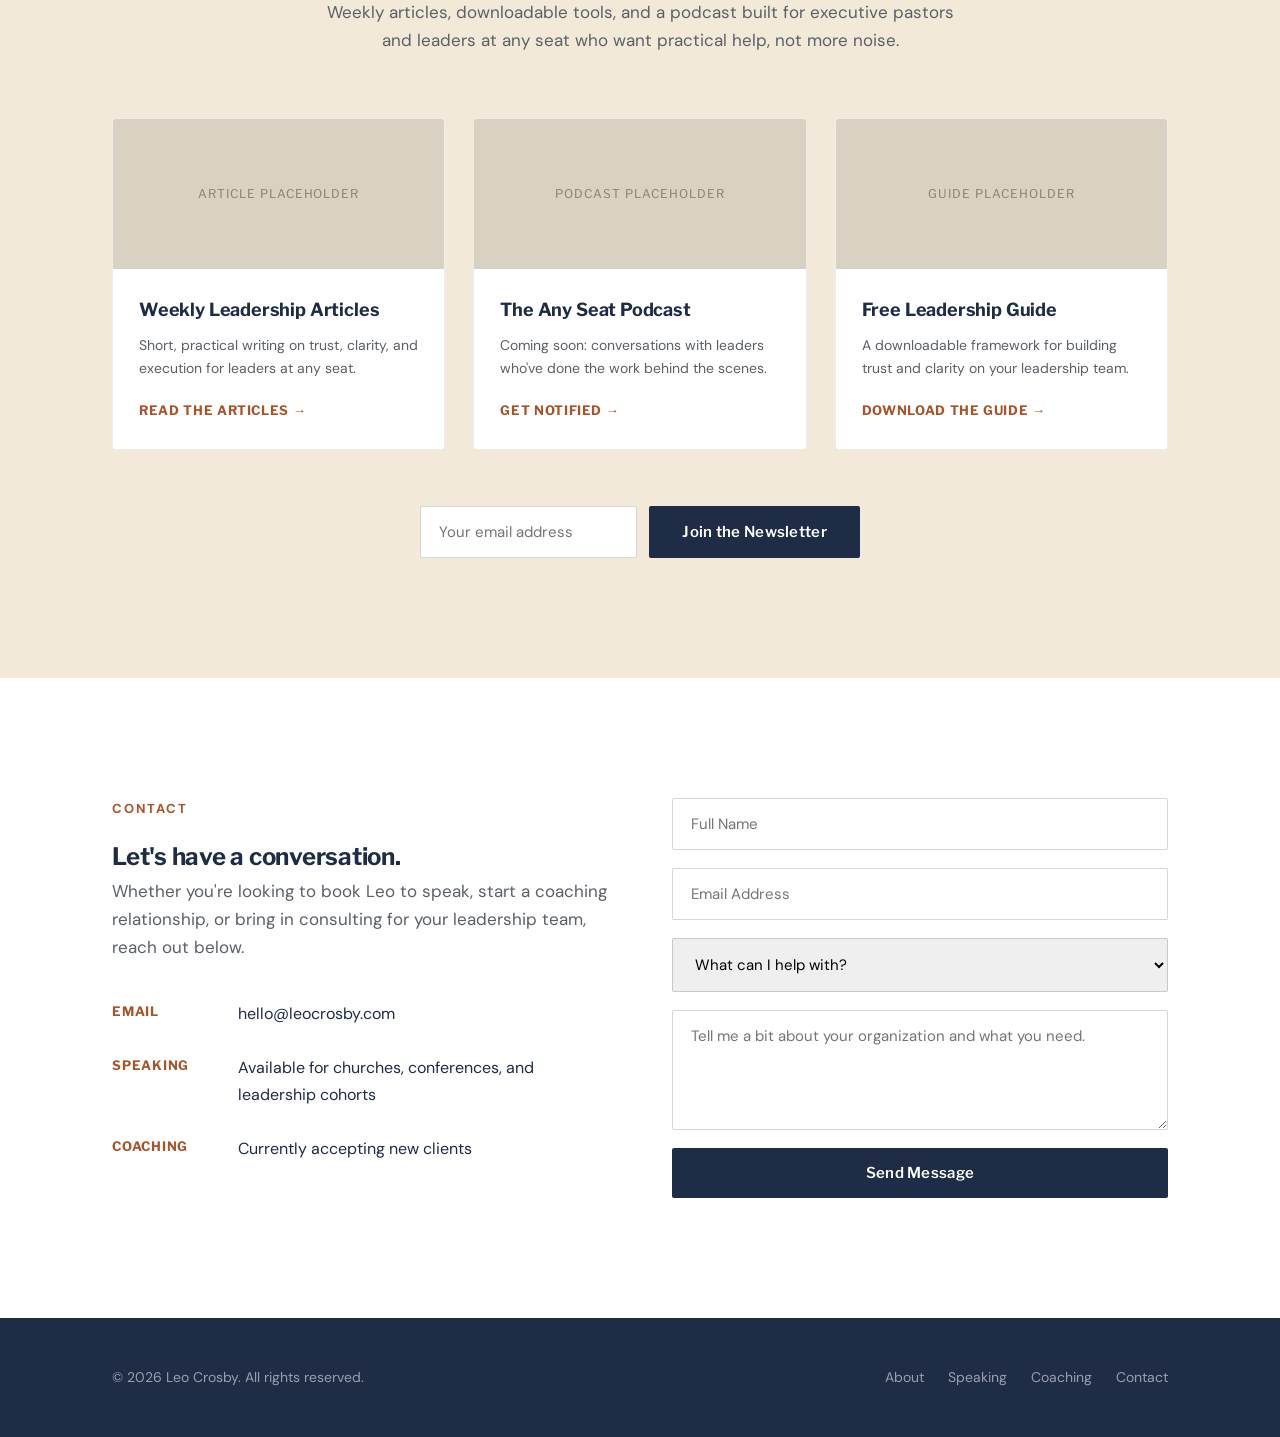
==== commit 10961cf3: "Add files via upload" ====
--- a/index.html
+++ b/index.html
@@ -4,7 +4,7 @@
 <meta charset="UTF-8">
 <meta name="viewport" content="width=device-width, initial-scale=1.0">
 <title>Leo Crosby | Influence from Any Seat</title>
-<meta name="description" content="You don't need the final word to lead powerfully. Leo Crosby helps executive pastors and second-chair leaders build trust, clarity, and influence, wherever they sit.">
+<meta name="description" content="Leo Crosby helps executive pastors and organizational leaders build healthier teams through trust, clarity, influence, and execution.">
 <link rel="preconnect" href="https://fonts.googleapis.com">
 <link rel="preconnect" href="https://fonts.gstatic.com" crossorigin>
 <link href="https://fonts.googleapis.com/css2?family=Libre+Franklin:wght@400;500;600;700;800&family=DM+Sans:wght@400;500;700&display=swap" rel="stylesheet">
@@ -38,15 +38,11 @@
   <section class="hero" id="top">
     <div class="container hero-grid">
       <div>
-        <span class="eyebrow">Influence from Any Seat &middot; A Book by Leo Crosby</span>
-        <h1>You don't need the final word to <em>lead powerfully</em>.</h1>
-        <p class="lead">Your seat isn't a waiting room. Leo Crosby helps executive pastors and second-chair leaders build trust, clarity, and influence, wherever they sit, through writing, speaking, and coaching.</p>
-        <form class="signup-row hero-signup" onsubmit="return false;">
-          <input type="email" placeholder="Your email address" required>
-          <button type="submit" class="btn btn-gold">Join the List</button>
-        </form>
+        <span class="eyebrow">Any-Seat Leadership</span>
+        <h1>Influence from <em>Any Seat</em>.</h1>
+        <p class="lead">Leo Crosby helps executive pastors and organizational leaders build healthier teams through trust, clarity, influence, and execution. Not the top title. The real weight.</p>
         <div class="hero-ctas">
-          <a href="#speaking" class="btn btn-outline">Book Leo to Speak</a>
+          <a href="#contact" class="btn btn-primary">Book Leo to Speak</a>
           <a href="#coaching" class="btn btn-outline">Explore Coaching</a>
         </div>
       </div>
@@ -60,21 +56,11 @@
       <div class="about-photo"><img src="images/leo-headshot-web.jpg" alt="Leo Crosby"></div>
       <div class="about-text">
         <span class="eyebrow">About Leo</span>
-        <h2>"Where can I make the greatest Kingdom impact?"</h2>
-        <p>In more than 30 years in ministry, I've held many different seats, but never the first one. I've been an event coordinator, a marketing director, and an executive pastor.</p>
-        <p>What I've learned is that God allows me to choose doors to walk through, sometimes not exactly where He was taking me, but He uses them and keeps me pointed in the right direction. For a long time, I thought the ultimate goal of that pathway was up some imaginary ladder to the senior pastor role.</p>
-        <div class="pull-quote">"Not the #1 seat. A seat among equals."</div>
-        <p>What I found was that my impact on the Kingdom of God can be made from any seat, and sometimes the greatest impact is the one I'm already in. Not the #1 seat, but a seat among equals, as an executive pastor.</p>
-
-        <div class="about-background">
-          <span class="about-background-label">The Short Version</span>
-          <ul>
-            <li>Senior Executive Pastor, Element Church, Wentzville, MO, 2017&ndash;Present</li>
-            <li>Executive Pastor, Life360 Church, Springfield, MO, 2012&ndash;2017</li>
-            <li>Director of Marketing, Church Multiplication Network, 2008&ndash;2012</li>
-          </ul>
-          <a href="https://www.linkedin.com/in/leocrosby/" class="about-linkedin" target="_blank" rel="noopener">Full background on LinkedIn &rarr;</a>
-        </div>
+        <h2>Someone had to make the vision real.</h2>
+        <p>For most of his career, Leo Crosby has led without the top title, proof that influence was never about the seat. He's carried the weight of execution for leaders who needed someone they could trust with the truth and the task list.</p>
+        <p>That's the seat most organizations depend on and talk about least. Executive pastors. Chiefs of staff. Campus pastors. Operations leaders. The people who turn a Sunday vision into a Tuesday plan, who hold the tension between loyalty and honesty, and who carry organizational health on their shoulders without ever needing the credit.</p>
+        <div class="pull-quote">"I've spent my career learning that influence isn't a title you're given. It's trust you build, one honest conversation at a time."</div>
+        <p>Leo now works with executive pastors, ministry leaders, and organizational teams through speaking, coaching, and consulting. The goal is helping leaders build influence from any seat, with clarity, courage, and skill. Not theory. Work that's been tested in real rooms, with real stakes.</p>
       </div>
     </div>
   </section>
@@ -114,33 +100,23 @@
       <div class="pillars">
         <div class="pillar">
           <span class="num">01</span>
-          <h4>Lead Yourself</h4>
-          <p>Influence starts with you.</p>
+          <h4>Trust</h4>
+          <p>The currency every leader spends, no matter the seat. Without it, influence is borrowed. With it, everything moves faster.</p>
         </div>
         <div class="pillar">
           <span class="num">02</span>
-          <h4>Lead Up</h4>
-          <p>Influence authority you don't possess.</p>
+          <h4>Clarity</h4>
+          <p>Vision dies in vagueness. Leaders translate big ideas into plans a team can actually run on, whatever seat they lead from.</p>
         </div>
         <div class="pillar">
           <span class="num">03</span>
-          <h4>Lead Across</h4>
-          <p>Influence people you don't control.</p>
+          <h4>Influence</h4>
+          <p>Leading up, down, and sideways, without a title to lean on. Earned through consistency, not position.</p>
         </div>
         <div class="pillar">
           <span class="num">04</span>
-          <h4>Lead Down</h4>
-          <p>Influence by developing others.</p>
-        </div>
-        <div class="pillar">
-          <span class="num">05</span>
-          <h4>Serve the Mission</h4>
-          <p>Your influence exists for something bigger than you.</p>
-        </div>
-        <div class="pillar">
-          <span class="num">06</span>
-          <h4>Find Your Seat</h4>
-          <p>The highest seat isn't necessarily the seat of highest impact.</p>
+          <h4>Execution</h4>
+          <p>Vision without execution is just a nice conversation. This is where leaders earn their seat, whichever one it is.</p>
         </div>
       </div>
     </div>
@@ -233,98 +209,16 @@
       <div class="book-cover">
         <span class="eyebrow">Coming Soon</span>
         <h3>Influence from Any Seat</h3>
-        <div class="sub">How to Lead When You Don't Have the Final Word</div>
-        <div class="sub" style="margin-top:6px;">A Book by Leo Crosby</div>
+        <div class="sub">A Book by Leo Crosby</div>
       </div>
       <div>
         <span class="eyebrow">The Book</span>
-        <h2>You don't need the final word to lead powerfully.</h2>
-        <p style="font-size:17px;color:#5A6068;margin-bottom:20px;">Leo is currently writing <strong>Influence from Any Seat</strong>, a practical, story-driven book for the leaders underneath the top seat who make the vision real. Your seat isn't a waiting room, and this book is the field guide for it.</p>
+        <h2>A field guide for the leader who isn't in the top chair.</h2>
+        <p style="font-size:17px;color:#5A6068;margin-bottom:8px;">Leo is currently writing <strong>Influence from Any Seat</strong>, a practical, story-driven book for executive pastors and organizational leaders who carry real responsibility without the top title. Be the first to know when it releases.</p>
         <form class="signup-row" onsubmit="return false;">
           <input type="email" placeholder="Your email address" required>
           <button type="submit" class="btn btn-gold">Notify Me</button>
         </form>
-      </div>
-    </div>
-
-    <div class="container">
-      <div class="book-parts-detailed">
-        <details class="book-part">
-          <summary>
-            <span class="num">01</span>
-            <span class="part-name">Lead Yourself</span>
-            <span class="part-tagline">Influence starts with you.</span>
-          </summary>
-          <ul class="book-chapters">
-            <li><strong>Ch. 1: Make Mornings Matter.</strong> The discipline of filling your own tank before leadership empties it.</li>
-            <li><strong>Ch. 2: Own Your Calendar.</strong> Deciding what deserves your best before urgency decides for you.</li>
-            <li><strong>Ch. 3: When the Next Step Isn't Up.</strong> Separating growth from promotion, and status from contribution.</li>
-          </ul>
-        </details>
-
-        <details class="book-part">
-          <summary>
-            <span class="num">02</span>
-            <span class="part-name">Lead Up</span>
-            <span class="part-tagline">Influence authority you don't possess.</span>
-          </summary>
-          <ul class="book-chapters">
-            <li><strong>Ch. 4: Ask More, Tell Less.</strong> Why questions build more influence than being right.</li>
-            <li><strong>Ch. 5: Plant Seeds Before You Need the Harvest.</strong> Timing, patience, and playing the long game on ideas.</li>
-            <li><strong>Ch. 6: Gracious Candor.</strong> Telling the truth to the leader above you without breaking trust.</li>
-          </ul>
-        </details>
-
-        <details class="book-part">
-          <summary>
-            <span class="num">03</span>
-            <span class="part-name">Lead Across</span>
-            <span class="part-tagline">Influence people you don't control.</span>
-          </summary>
-          <ul class="book-chapters">
-            <li><strong>Ch. 7: Serve Sideways.</strong> Trading "what I need from you" for "how can I help you succeed."</li>
-            <li><strong>Ch. 8: Ask Permission to Influence.</strong> Earning the right to speak into a peer's leadership.</li>
-            <li><strong>Ch. 9: Don't Borrow Someone Else's Conflict.</strong> Refusing to become everyone's fixer.</li>
-          </ul>
-        </details>
-
-        <details class="book-part">
-          <summary>
-            <span class="num">04</span>
-            <span class="part-name">Lead Down</span>
-            <span class="part-tagline">Influence by developing others.</span>
-          </summary>
-          <ul class="book-chapters">
-            <li><strong>Ch. 10: Don't Lead Everyone the Same.</strong> Different people require different approaches. Different doesn't mean deficient.</li>
-            <li><strong>Ch. 11: Is It Skill or Is It Heart?</strong> Diagnosing the real problem before you try to correct it.</li>
-            <li><strong>Ch. 12: Give Them Room to Get It Wrong.</strong> Coaching outcomes instead of directing every task.</li>
-          </ul>
-        </details>
-
-        <details class="book-part">
-          <summary>
-            <span class="num">05</span>
-            <span class="part-name">Serve the Mission</span>
-            <span class="part-tagline">Your influence exists for something bigger than you.</span>
-          </summary>
-          <ul class="book-chapters">
-            <li><strong>Ch. 13: Get the Right Results.</strong> The difference between activity and alignment.</li>
-            <li><strong>Ch. 14: Do Your Job.</strong> Advocating for change without letting frustration distract you from what's already yours to carry.</li>
-            <li><strong>Ch. 15: Stay Long Enough to Matter.</strong> Why trust and credibility compound over years, not months.</li>
-          </ul>
-        </details>
-
-        <details class="book-part">
-          <summary>
-            <span class="num">06</span>
-            <span class="part-name">Find Your Seat</span>
-            <span class="part-tagline">The highest seat isn't necessarily the seat of highest impact.</span>
-          </summary>
-          <ul class="book-chapters">
-            <li><strong>Ch. 16: Bloom Where You're Planted.</strong> Contentment without complacency.</li>
-            <li><strong>Ch. 17: Find Your Greatest Contribution.</strong> Reframing success around stewardship and impact, not title.</li>
-          </ul>
-        </details>
       </div>
     </div>
   </section>
@@ -334,8 +228,8 @@
     <div class="container">
       <div class="section-head center">
         <span class="eyebrow">Resources</span>
-        <h2>Find out where your influence is weakest.</h2>
-        <p>Weekly articles, a short self-assessment, and eventually a podcast, built for leaders who want practical help, not more noise.</p>
+        <h2>Leadership wisdom, one article at a time.</h2>
+        <p>Weekly articles, downloadable tools, and a podcast built for executive pastors and leaders at any seat who want practical help, not more noise.</p>
       </div>
       <div class="resources-grid">
         <a href="articles/index.html" class="resource-card" style="text-decoration:none;">
@@ -347,19 +241,19 @@
           </div>
         </a>
         <div class="resource-card">
-          <div class="thumb">Assessment Placeholder</div>
-          <div class="body">
-            <h4>The Seat Audit</h4>
-            <p>Coming soon: a short self-assessment that shows which direction your influence is weakest, leading yourself, up, across, or down.</p>
-            <span class="link">Get Notified &rarr;</span>
-          </div>
-        </div>
-        <div class="resource-card">
           <div class="thumb">Podcast Placeholder</div>
           <div class="body">
             <h4>The Any Seat Podcast</h4>
             <p>Coming soon: conversations with leaders who've done the work behind the scenes.</p>
             <span class="link">Get Notified &rarr;</span>
+          </div>
+        </div>
+        <div class="resource-card">
+          <div class="thumb">Guide Placeholder</div>
+          <div class="body">
+            <h4>Free Leadership Guide</h4>
+            <p>A downloadable framework for building trust and clarity on your leadership team.</p>
+            <span class="link">Download the Guide &rarr;</span>
           </div>
         </div>
       </div>
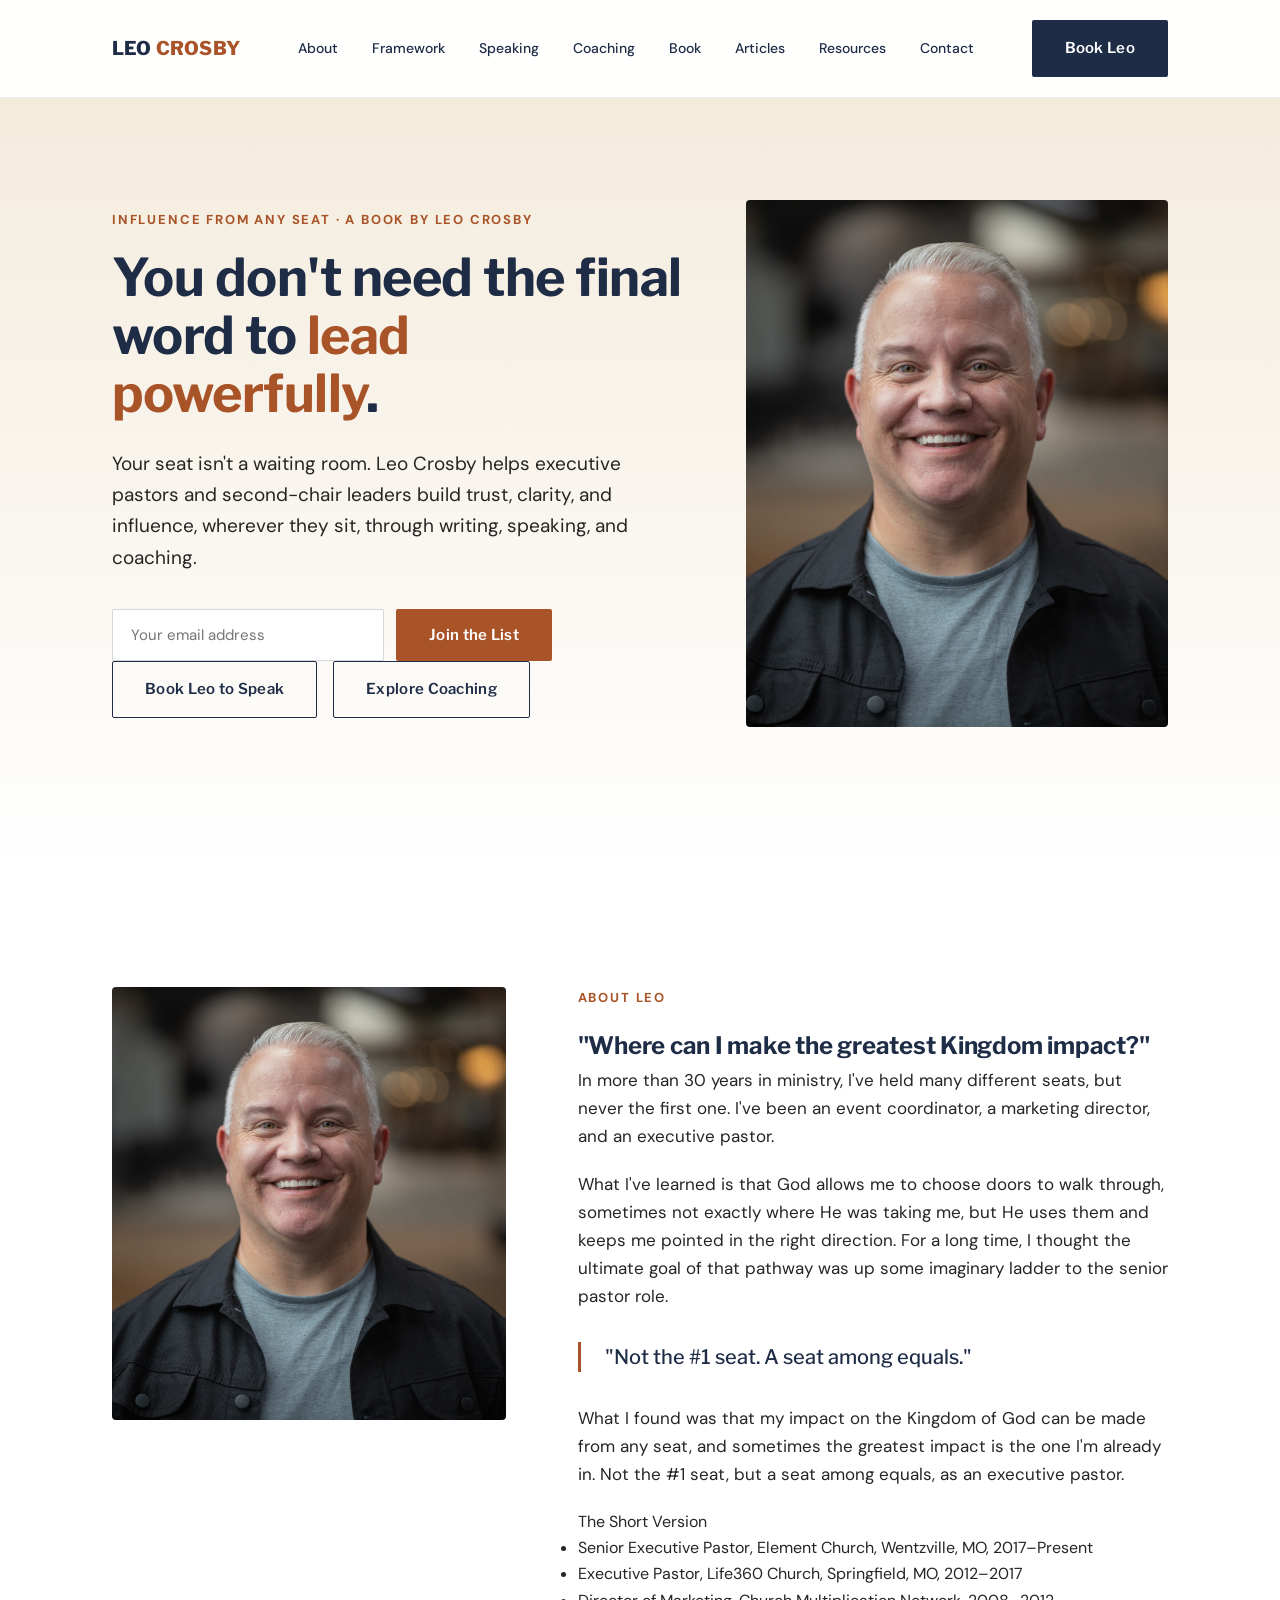
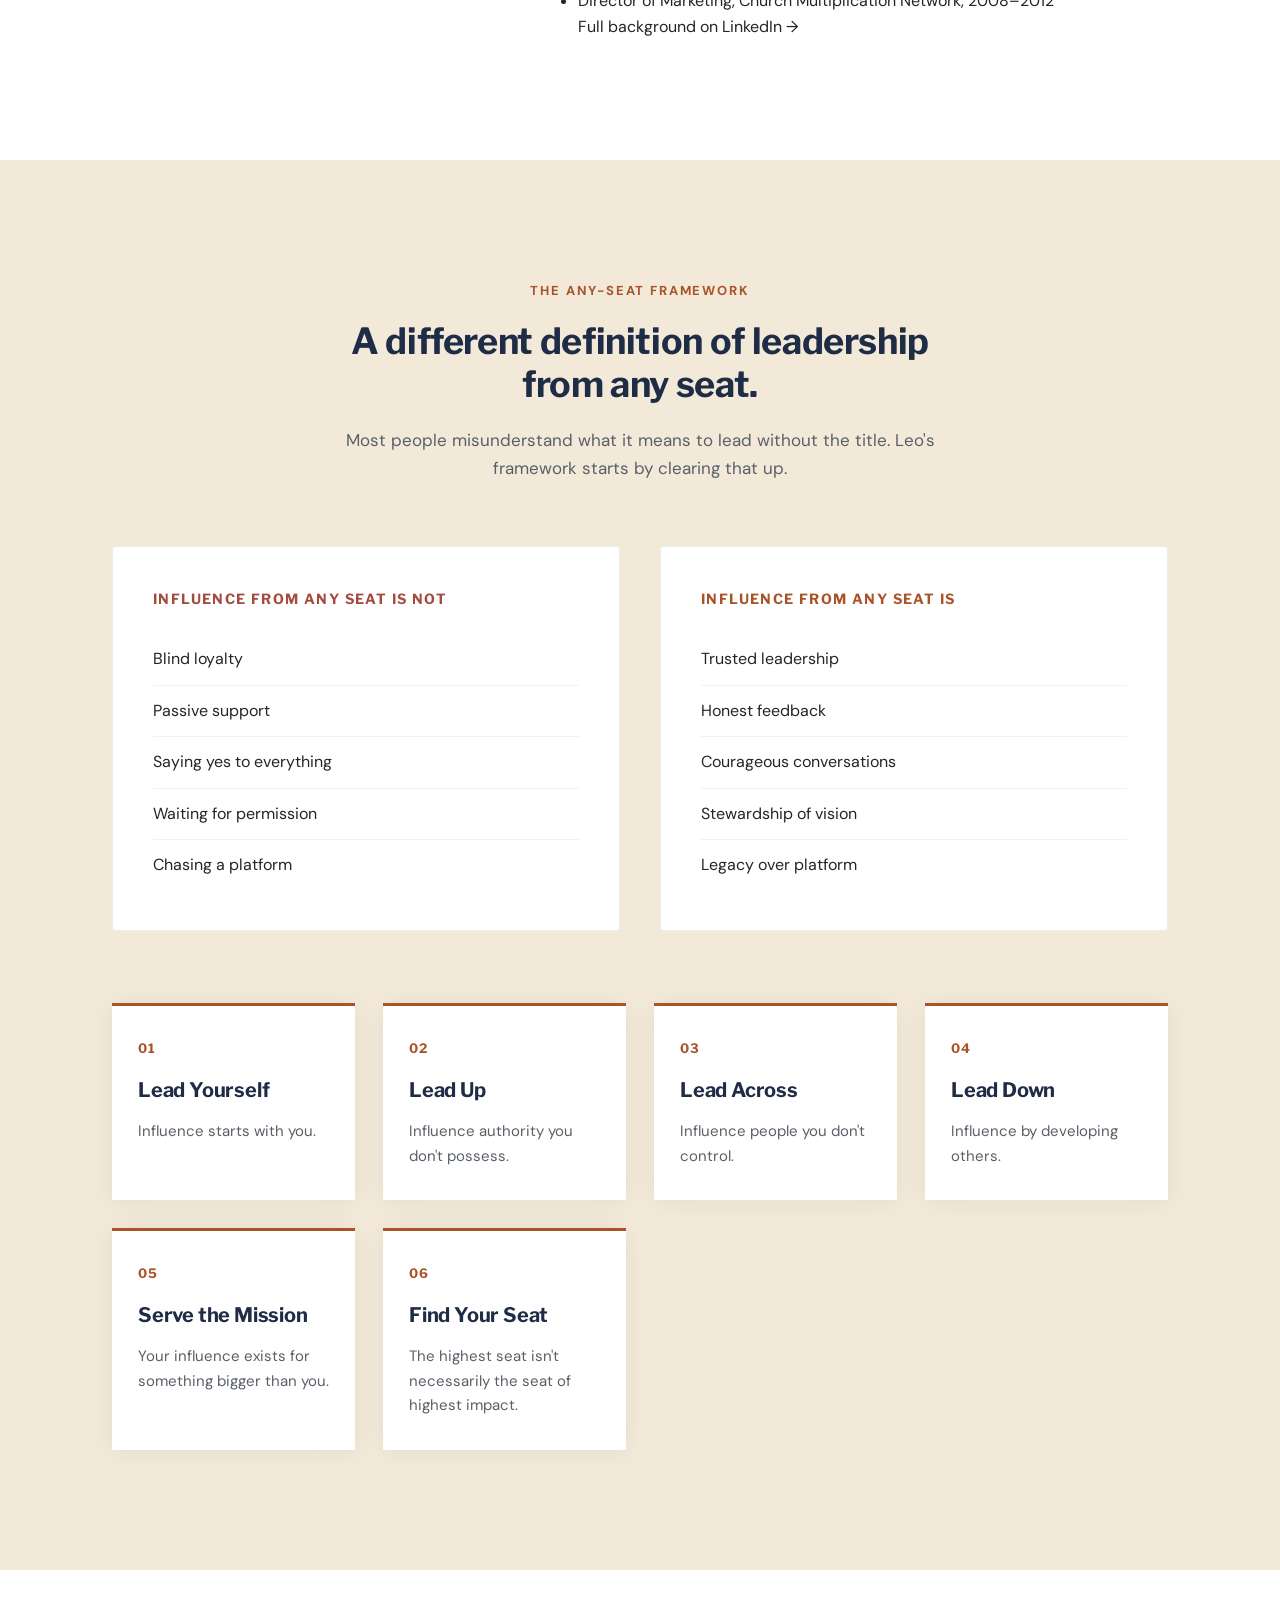
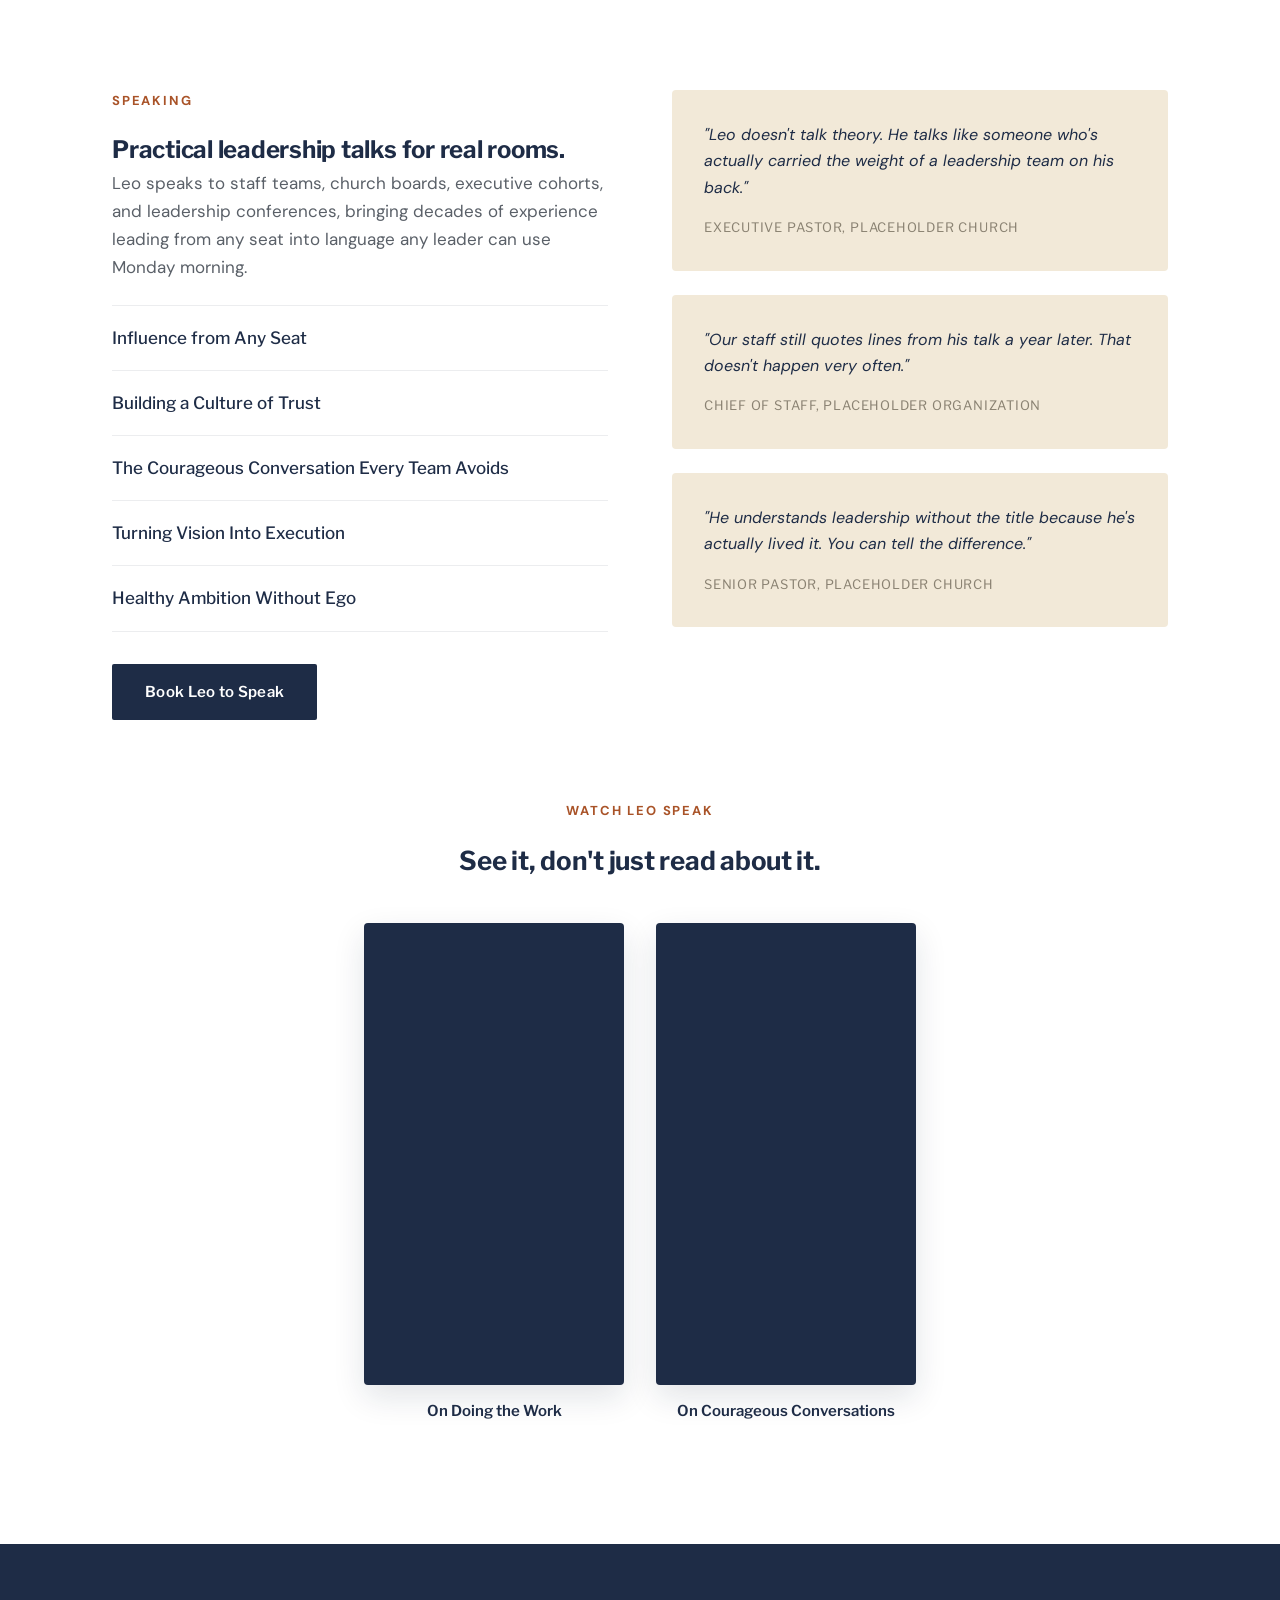
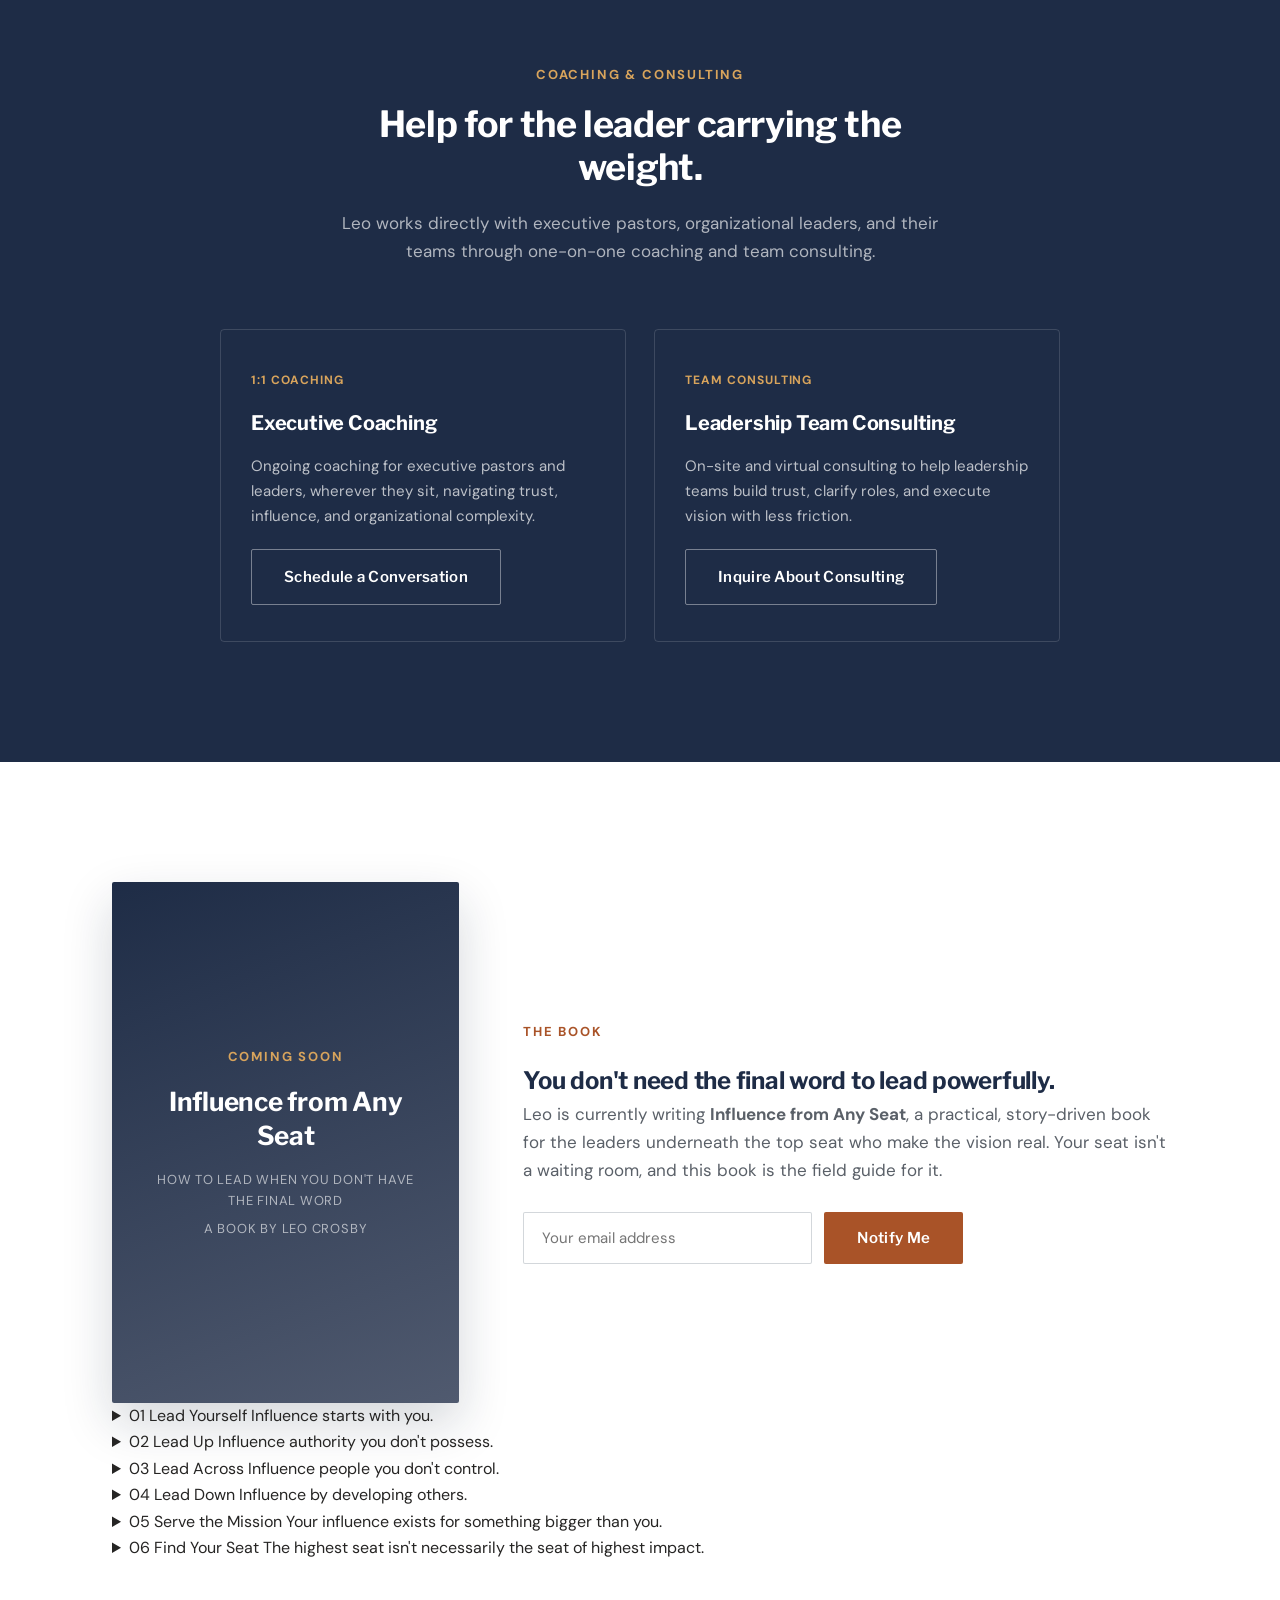
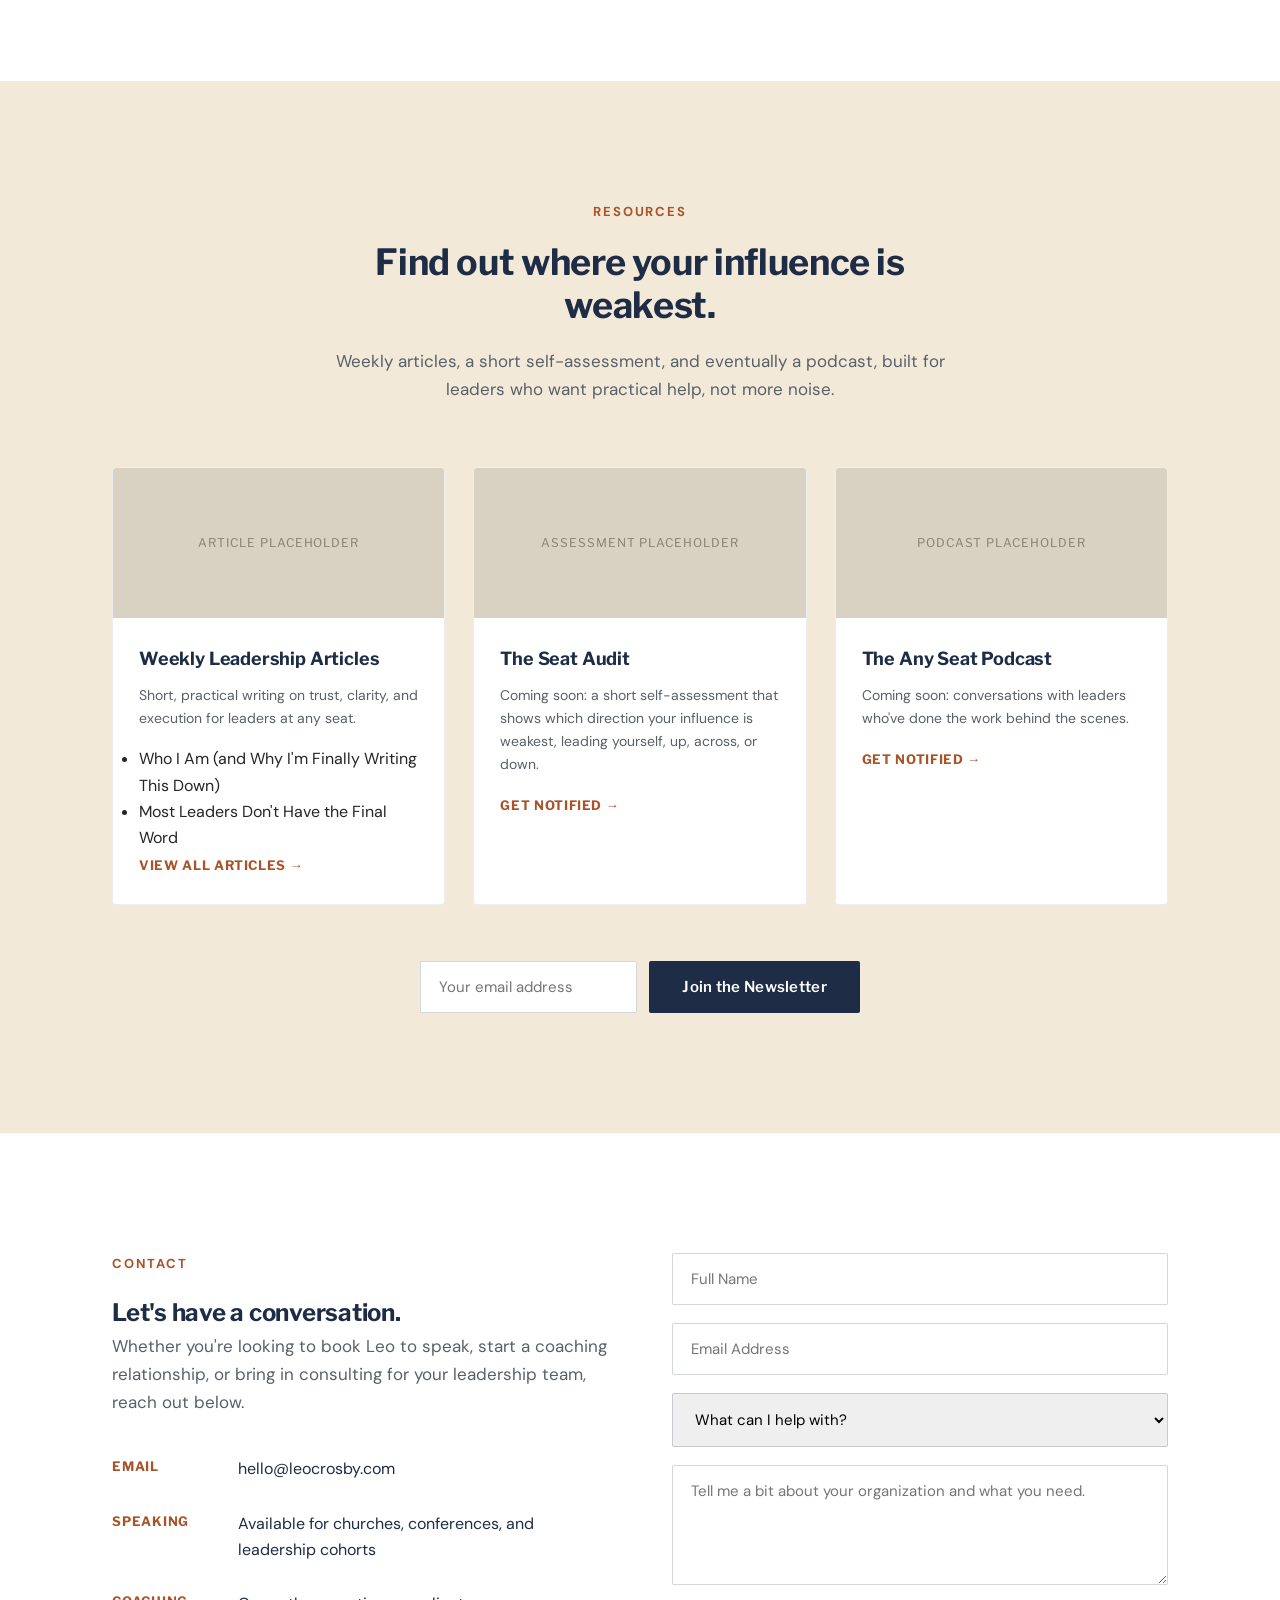
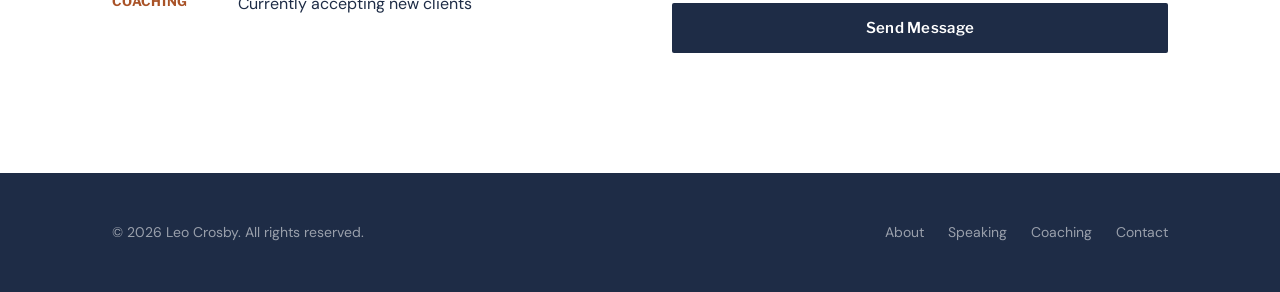
==== commit 39e687d6: "Add files via upload" ====
--- a/index.html
+++ b/index.html
@@ -4,7 +4,7 @@
 <meta charset="UTF-8">
 <meta name="viewport" content="width=device-width, initial-scale=1.0">
 <title>Leo Crosby | Influence from Any Seat</title>
-<meta name="description" content="Leo Crosby helps executive pastors and organizational leaders build healthier teams through trust, clarity, influence, and execution.">
+<meta name="description" content="You don't need the final word to lead powerfully. Leo Crosby helps executive pastors and second-chair leaders build trust, clarity, and influence, wherever they sit.">
 <link rel="preconnect" href="https://fonts.googleapis.com">
 <link rel="preconnect" href="https://fonts.gstatic.com" crossorigin>
 <link href="https://fonts.googleapis.com/css2?family=Libre+Franklin:wght@400;500;600;700;800&family=DM+Sans:wght@400;500;700&display=swap" rel="stylesheet">
@@ -38,11 +38,15 @@
   <section class="hero" id="top">
     <div class="container hero-grid">
       <div>
-        <span class="eyebrow">Any-Seat Leadership</span>
-        <h1>Influence from <em>Any Seat</em>.</h1>
-        <p class="lead">Leo Crosby helps executive pastors and organizational leaders build healthier teams through trust, clarity, influence, and execution. Not the top title. The real weight.</p>
+        <span class="eyebrow">Influence from Any Seat &middot; A Book by Leo Crosby</span>
+        <h1>You don't need the final word to <em>lead powerfully</em>.</h1>
+        <p class="lead">Your seat isn't a waiting room. Leo Crosby helps executive pastors and second-chair leaders build trust, clarity, and influence, wherever they sit, through writing, speaking, and coaching.</p>
+        <form class="signup-row hero-signup" onsubmit="return false;">
+          <input type="email" placeholder="Your email address" required>
+          <button type="submit" class="btn btn-gold">Join the List</button>
+        </form>
         <div class="hero-ctas">
-          <a href="#contact" class="btn btn-primary">Book Leo to Speak</a>
+          <a href="#speaking" class="btn btn-outline">Book Leo to Speak</a>
           <a href="#coaching" class="btn btn-outline">Explore Coaching</a>
         </div>
       </div>
@@ -56,11 +60,21 @@
       <div class="about-photo"><img src="images/leo-headshot-web.jpg" alt="Leo Crosby"></div>
       <div class="about-text">
         <span class="eyebrow">About Leo</span>
-        <h2>Someone had to make the vision real.</h2>
-        <p>For most of his career, Leo Crosby has led without the top title, proof that influence was never about the seat. He's carried the weight of execution for leaders who needed someone they could trust with the truth and the task list.</p>
-        <p>That's the seat most organizations depend on and talk about least. Executive pastors. Chiefs of staff. Campus pastors. Operations leaders. The people who turn a Sunday vision into a Tuesday plan, who hold the tension between loyalty and honesty, and who carry organizational health on their shoulders without ever needing the credit.</p>
-        <div class="pull-quote">"I've spent my career learning that influence isn't a title you're given. It's trust you build, one honest conversation at a time."</div>
-        <p>Leo now works with executive pastors, ministry leaders, and organizational teams through speaking, coaching, and consulting. The goal is helping leaders build influence from any seat, with clarity, courage, and skill. Not theory. Work that's been tested in real rooms, with real stakes.</p>
+        <h2>"Where can I make the greatest Kingdom impact?"</h2>
+        <p>In more than 30 years in ministry, I've held many different seats, but never the first one. I've been an event coordinator, a marketing director, and an executive pastor.</p>
+        <p>What I've learned is that God allows me to choose doors to walk through, sometimes not exactly where He was taking me, but He uses them and keeps me pointed in the right direction. For a long time, I thought the ultimate goal of that pathway was up some imaginary ladder to the senior pastor role.</p>
+        <div class="pull-quote">"Not the #1 seat. A seat among equals."</div>
+        <p>What I found was that my impact on the Kingdom of God can be made from any seat, and sometimes the greatest impact is the one I'm already in. Not the #1 seat, but a seat among equals, as an executive pastor.</p>
+
+        <div class="about-background">
+          <span class="about-background-label">The Short Version</span>
+          <ul>
+            <li>Senior Executive Pastor, Element Church, Wentzville, MO, 2017&ndash;Present</li>
+            <li>Executive Pastor, Life360 Church, Springfield, MO, 2012&ndash;2017</li>
+            <li>Director of Marketing, Church Multiplication Network, 2008&ndash;2012</li>
+          </ul>
+          <a href="https://www.linkedin.com/in/leocrosby/" class="about-linkedin" target="_blank" rel="noopener">Full background on LinkedIn &rarr;</a>
+        </div>
       </div>
     </div>
   </section>
@@ -100,23 +114,33 @@
       <div class="pillars">
         <div class="pillar">
           <span class="num">01</span>
-          <h4>Trust</h4>
-          <p>The currency every leader spends, no matter the seat. Without it, influence is borrowed. With it, everything moves faster.</p>
+          <h4>Lead Yourself</h4>
+          <p>Influence starts with you.</p>
         </div>
         <div class="pillar">
           <span class="num">02</span>
-          <h4>Clarity</h4>
-          <p>Vision dies in vagueness. Leaders translate big ideas into plans a team can actually run on, whatever seat they lead from.</p>
+          <h4>Lead Up</h4>
+          <p>Influence authority you don't possess.</p>
         </div>
         <div class="pillar">
           <span class="num">03</span>
-          <h4>Influence</h4>
-          <p>Leading up, down, and sideways, without a title to lean on. Earned through consistency, not position.</p>
+          <h4>Lead Across</h4>
+          <p>Influence people you don't control.</p>
         </div>
         <div class="pillar">
           <span class="num">04</span>
-          <h4>Execution</h4>
-          <p>Vision without execution is just a nice conversation. This is where leaders earn their seat, whichever one it is.</p>
+          <h4>Lead Down</h4>
+          <p>Influence by developing others.</p>
+        </div>
+        <div class="pillar">
+          <span class="num">05</span>
+          <h4>Serve the Mission</h4>
+          <p>Your influence exists for something bigger than you.</p>
+        </div>
+        <div class="pillar">
+          <span class="num">06</span>
+          <h4>Find Your Seat</h4>
+          <p>The highest seat isn't necessarily the seat of highest impact.</p>
         </div>
       </div>
     </div>
@@ -209,16 +233,98 @@
       <div class="book-cover">
         <span class="eyebrow">Coming Soon</span>
         <h3>Influence from Any Seat</h3>
-        <div class="sub">A Book by Leo Crosby</div>
+        <div class="sub">How to Lead When You Don't Have the Final Word</div>
+        <div class="sub" style="margin-top:6px;">A Book by Leo Crosby</div>
       </div>
       <div>
         <span class="eyebrow">The Book</span>
-        <h2>A field guide for the leader who isn't in the top chair.</h2>
-        <p style="font-size:17px;color:#5A6068;margin-bottom:8px;">Leo is currently writing <strong>Influence from Any Seat</strong>, a practical, story-driven book for executive pastors and organizational leaders who carry real responsibility without the top title. Be the first to know when it releases.</p>
+        <h2>You don't need the final word to lead powerfully.</h2>
+        <p style="font-size:17px;color:#5A6068;margin-bottom:20px;">Leo is currently writing <strong>Influence from Any Seat</strong>, a practical, story-driven book for the leaders underneath the top seat who make the vision real. Your seat isn't a waiting room, and this book is the field guide for it.</p>
         <form class="signup-row" onsubmit="return false;">
           <input type="email" placeholder="Your email address" required>
           <button type="submit" class="btn btn-gold">Notify Me</button>
         </form>
+      </div>
+    </div>
+
+    <div class="container">
+      <div class="book-parts-detailed">
+        <details class="book-part">
+          <summary>
+            <span class="num">01</span>
+            <span class="part-name">Lead Yourself</span>
+            <span class="part-tagline">Influence starts with you.</span>
+          </summary>
+          <ul class="book-chapters">
+            <li><strong>Ch. 1: Make Mornings Matter.</strong> The discipline of filling your own tank before leadership empties it.</li>
+            <li><strong>Ch. 2: Own Your Calendar.</strong> Deciding what deserves your best before urgency decides for you.</li>
+            <li><strong>Ch. 3: When the Next Step Isn't Up.</strong> Separating growth from promotion, and status from contribution.</li>
+          </ul>
+        </details>
+
+        <details class="book-part">
+          <summary>
+            <span class="num">02</span>
+            <span class="part-name">Lead Up</span>
+            <span class="part-tagline">Influence authority you don't possess.</span>
+          </summary>
+          <ul class="book-chapters">
+            <li><strong>Ch. 4: Ask More, Tell Less.</strong> Why questions build more influence than being right.</li>
+            <li><strong>Ch. 5: Plant Seeds Before You Need the Harvest.</strong> Timing, patience, and playing the long game on ideas.</li>
+            <li><strong>Ch. 6: Gracious Candor.</strong> Telling the truth to the leader above you without breaking trust.</li>
+          </ul>
+        </details>
+
+        <details class="book-part">
+          <summary>
+            <span class="num">03</span>
+            <span class="part-name">Lead Across</span>
+            <span class="part-tagline">Influence people you don't control.</span>
+          </summary>
+          <ul class="book-chapters">
+            <li><strong>Ch. 7: Serve Sideways.</strong> Trading "what I need from you" for "how can I help you succeed."</li>
+            <li><strong>Ch. 8: Ask Permission to Influence.</strong> Earning the right to speak into a peer's leadership.</li>
+            <li><strong>Ch. 9: Don't Borrow Someone Else's Conflict.</strong> Refusing to become everyone's fixer.</li>
+          </ul>
+        </details>
+
+        <details class="book-part">
+          <summary>
+            <span class="num">04</span>
+            <span class="part-name">Lead Down</span>
+            <span class="part-tagline">Influence by developing others.</span>
+          </summary>
+          <ul class="book-chapters">
+            <li><strong>Ch. 10: Don't Lead Everyone the Same.</strong> Different people require different approaches. Different doesn't mean deficient.</li>
+            <li><strong>Ch. 11: Is It Skill or Is It Heart?</strong> Diagnosing the real problem before you try to correct it.</li>
+            <li><strong>Ch. 12: Give Them Room to Get It Wrong.</strong> Coaching outcomes instead of directing every task.</li>
+          </ul>
+        </details>
+
+        <details class="book-part">
+          <summary>
+            <span class="num">05</span>
+            <span class="part-name">Serve the Mission</span>
+            <span class="part-tagline">Your influence exists for something bigger than you.</span>
+          </summary>
+          <ul class="book-chapters">
+            <li><strong>Ch. 13: Get the Right Results.</strong> The difference between activity and alignment.</li>
+            <li><strong>Ch. 14: Do Your Job.</strong> Advocating for change without letting frustration distract you from what's already yours to carry.</li>
+            <li><strong>Ch. 15: Stay Long Enough to Matter.</strong> Why trust and credibility compound over years, not months.</li>
+          </ul>
+        </details>
+
+        <details class="book-part">
+          <summary>
+            <span class="num">06</span>
+            <span class="part-name">Find Your Seat</span>
+            <span class="part-tagline">The highest seat isn't necessarily the seat of highest impact.</span>
+          </summary>
+          <ul class="book-chapters">
+            <li><strong>Ch. 16: Bloom Where You're Planted.</strong> Contentment without complacency.</li>
+            <li><strong>Ch. 17: Find Your Greatest Contribution.</strong> Reframing success around stewardship and impact, not title.</li>
+          </ul>
+        </details>
       </div>
     </div>
   </section>
@@ -228,32 +334,36 @@
     <div class="container">
       <div class="section-head center">
         <span class="eyebrow">Resources</span>
-        <h2>Leadership wisdom, one article at a time.</h2>
-        <p>Weekly articles, downloadable tools, and a podcast built for executive pastors and leaders at any seat who want practical help, not more noise.</p>
+        <h2>Find out where your influence is weakest.</h2>
+        <p>Weekly articles, a short self-assessment, and eventually a podcast, built for leaders who want practical help, not more noise.</p>
       </div>
       <div class="resources-grid">
-        <a href="articles/index.html" class="resource-card" style="text-decoration:none;">
+        <div class="resource-card articles-preview">
           <div class="thumb">Article Placeholder</div>
           <div class="body">
             <h4>Weekly Leadership Articles</h4>
             <p>Short, practical writing on trust, clarity, and execution for leaders at any seat.</p>
-            <span class="link">Read the Articles &rarr;</span>
+            <ul class="preview-list">
+              <li><a href="articles/who-i-am.html">Who I Am (and Why I'm Finally Writing This Down)</a></li>
+              <li><a href="articles/most-leaders-dont-have-the-final-word.html">Most Leaders Don't Have the Final Word</a></li>
+            </ul>
+            <a href="articles/index.html" class="link">View All Articles &rarr;</a>
           </div>
-        </a>
+        </div>
+        <div class="resource-card">
+          <div class="thumb">Assessment Placeholder</div>
+          <div class="body">
+            <h4>The Seat Audit</h4>
+            <p>Coming soon: a short self-assessment that shows which direction your influence is weakest, leading yourself, up, across, or down.</p>
+            <span class="link">Get Notified &rarr;</span>
+          </div>
+        </div>
         <div class="resource-card">
           <div class="thumb">Podcast Placeholder</div>
           <div class="body">
             <h4>The Any Seat Podcast</h4>
             <p>Coming soon: conversations with leaders who've done the work behind the scenes.</p>
             <span class="link">Get Notified &rarr;</span>
-          </div>
-        </div>
-        <div class="resource-card">
-          <div class="thumb">Guide Placeholder</div>
-          <div class="body">
-            <h4>Free Leadership Guide</h4>
-            <p>A downloadable framework for building trust and clarity on your leadership team.</p>
-            <span class="link">Download the Guide &rarr;</span>
           </div>
         </div>
       </div>
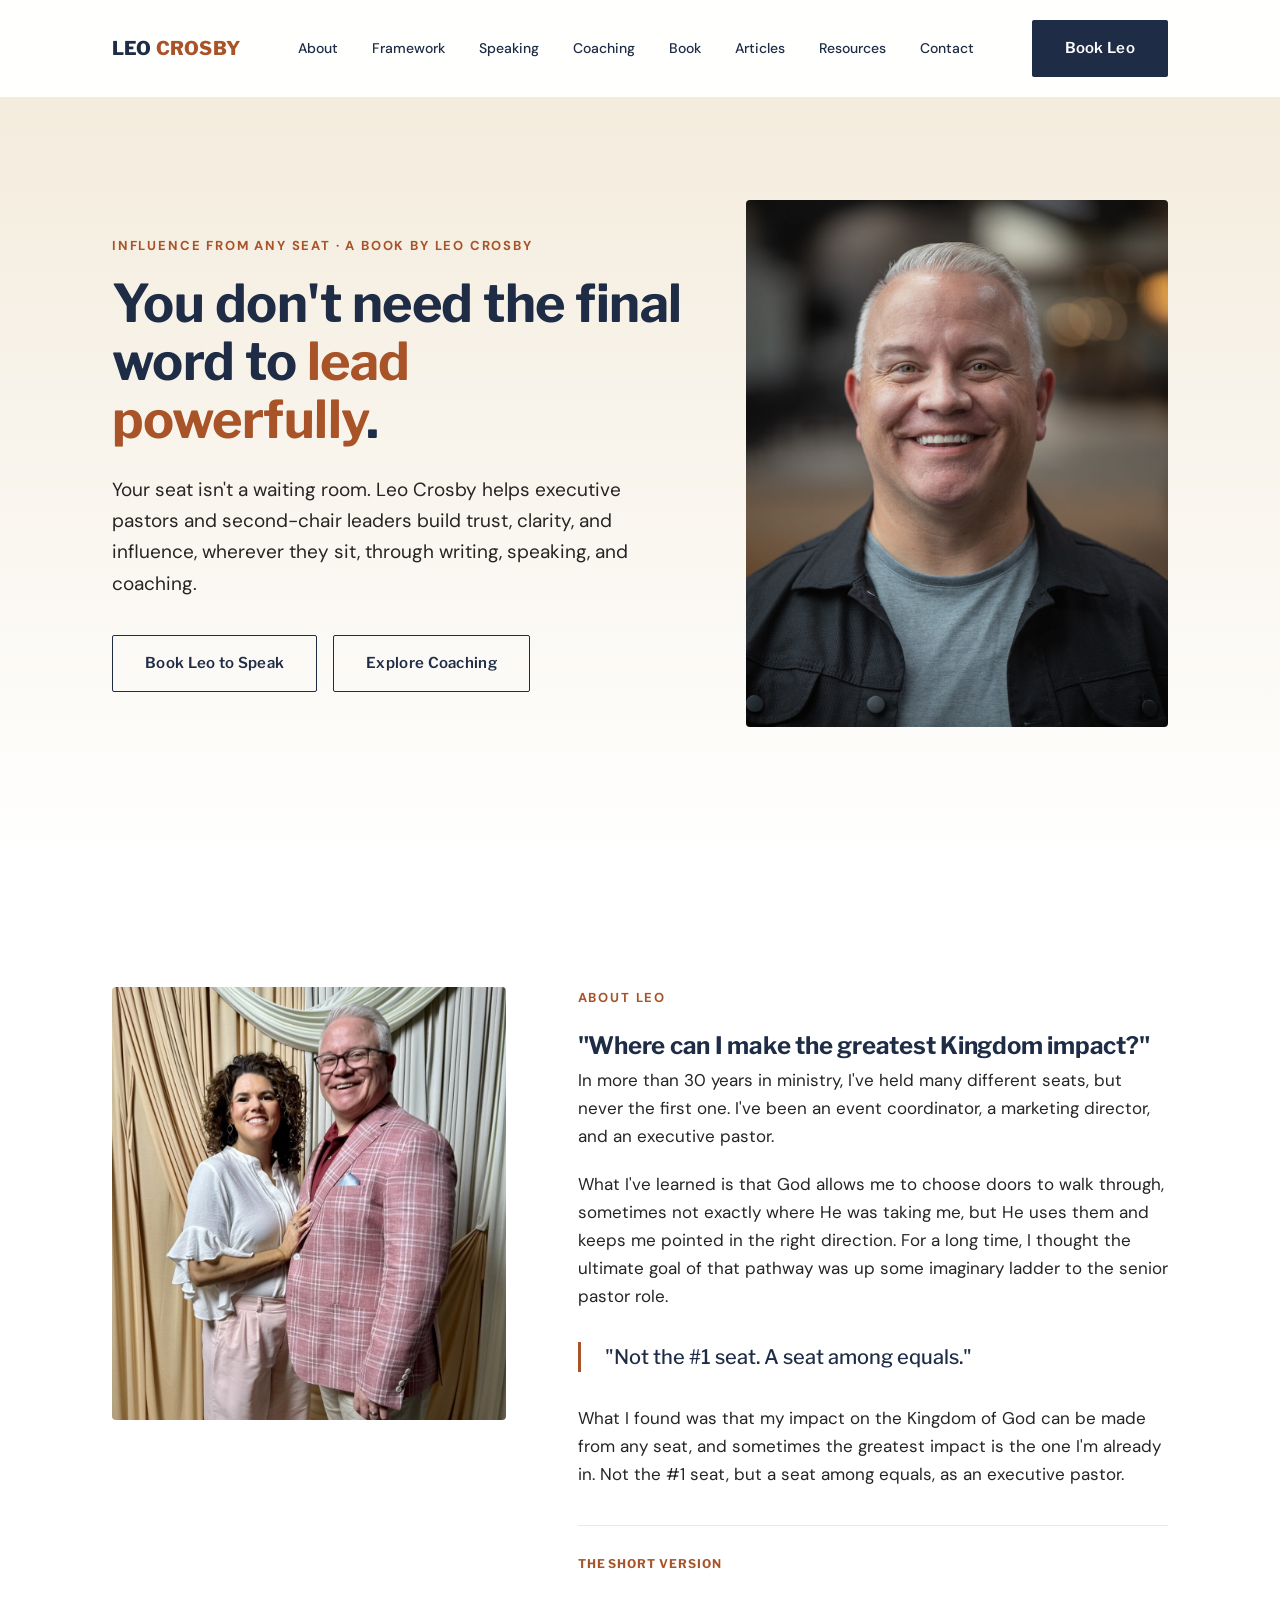
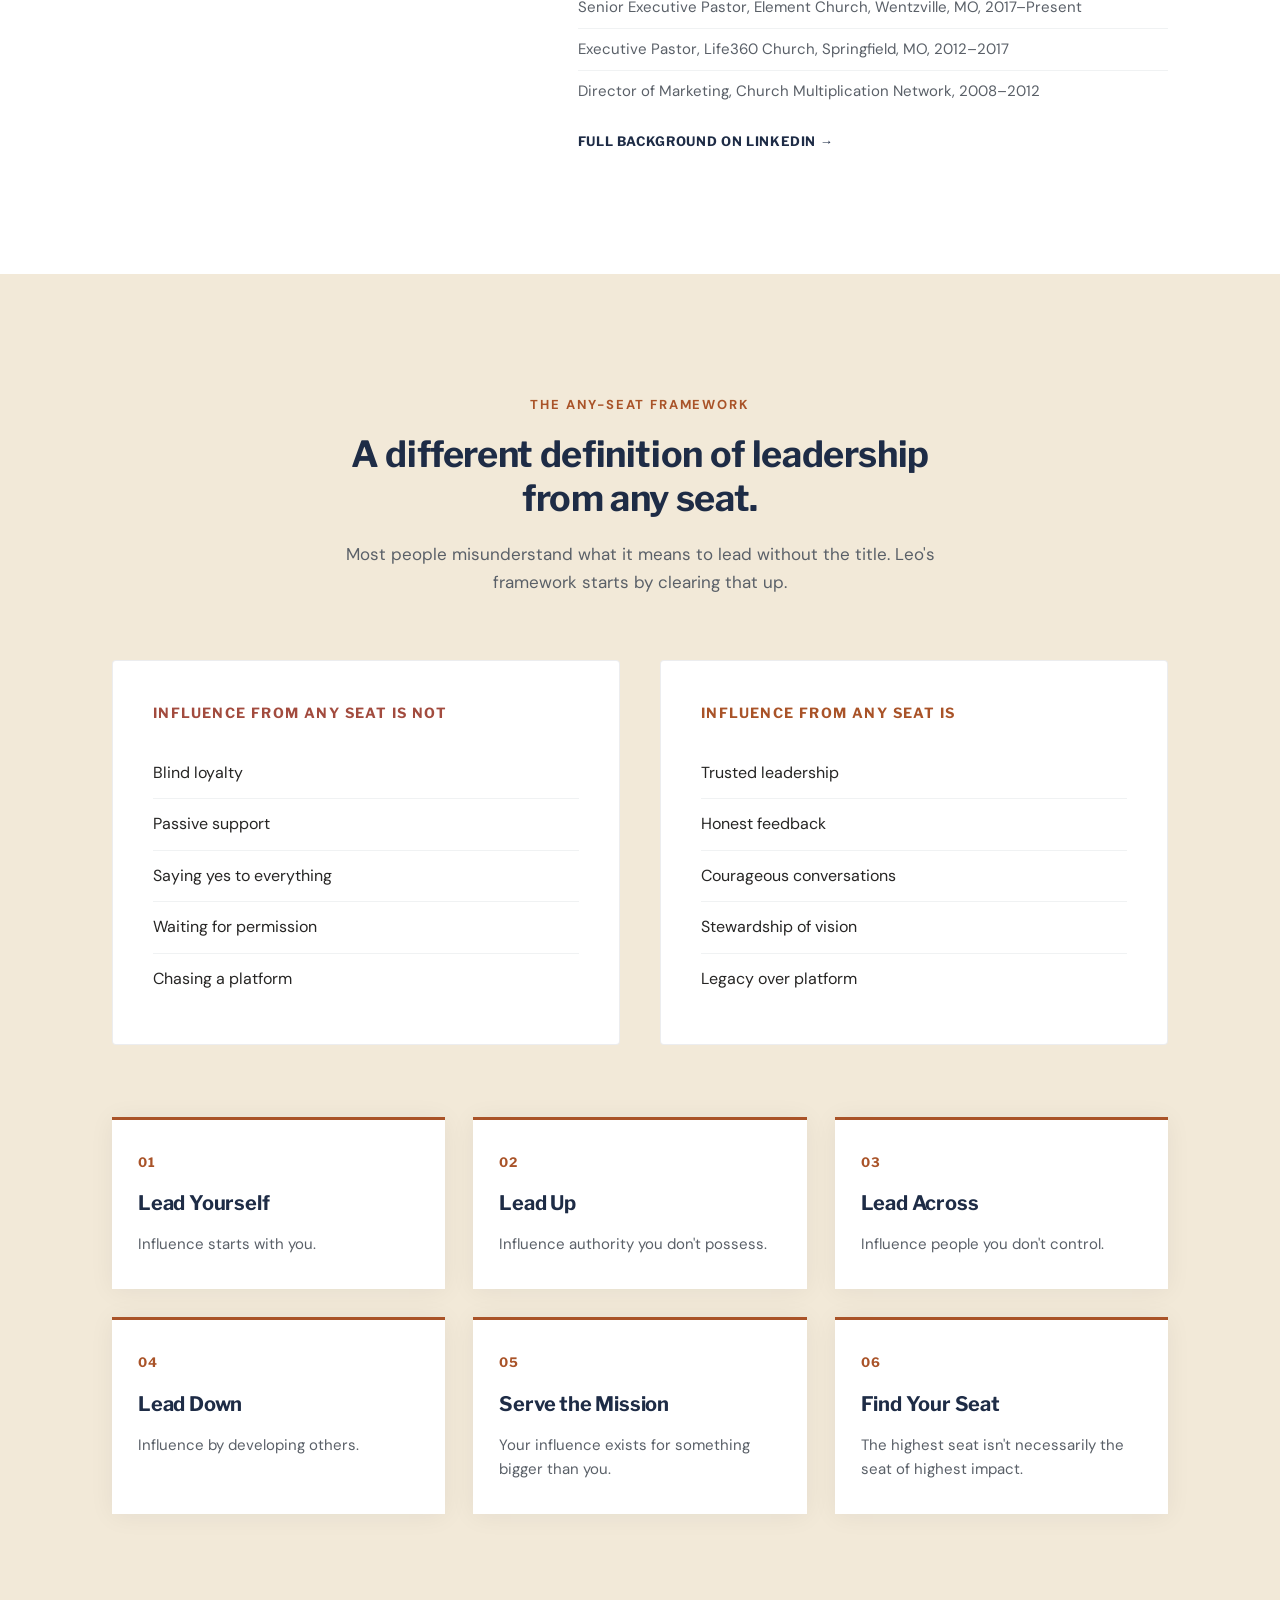
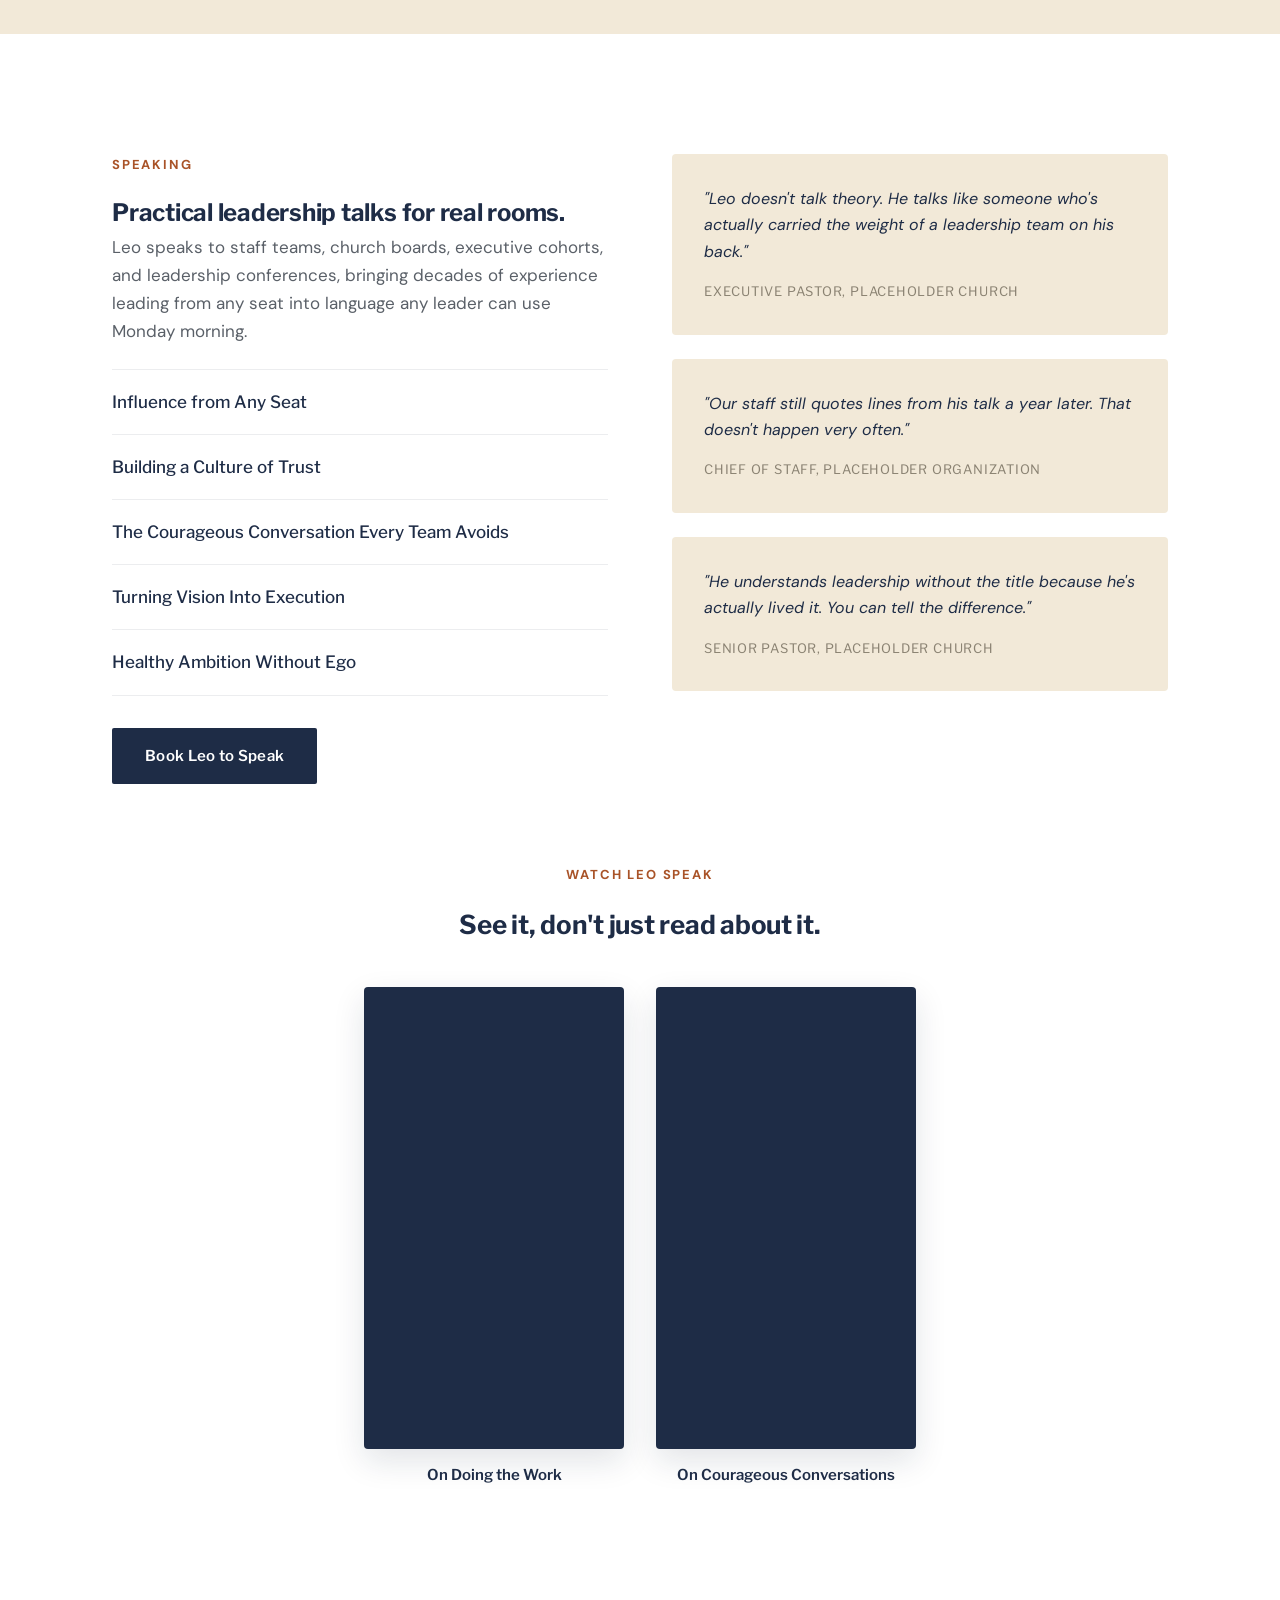
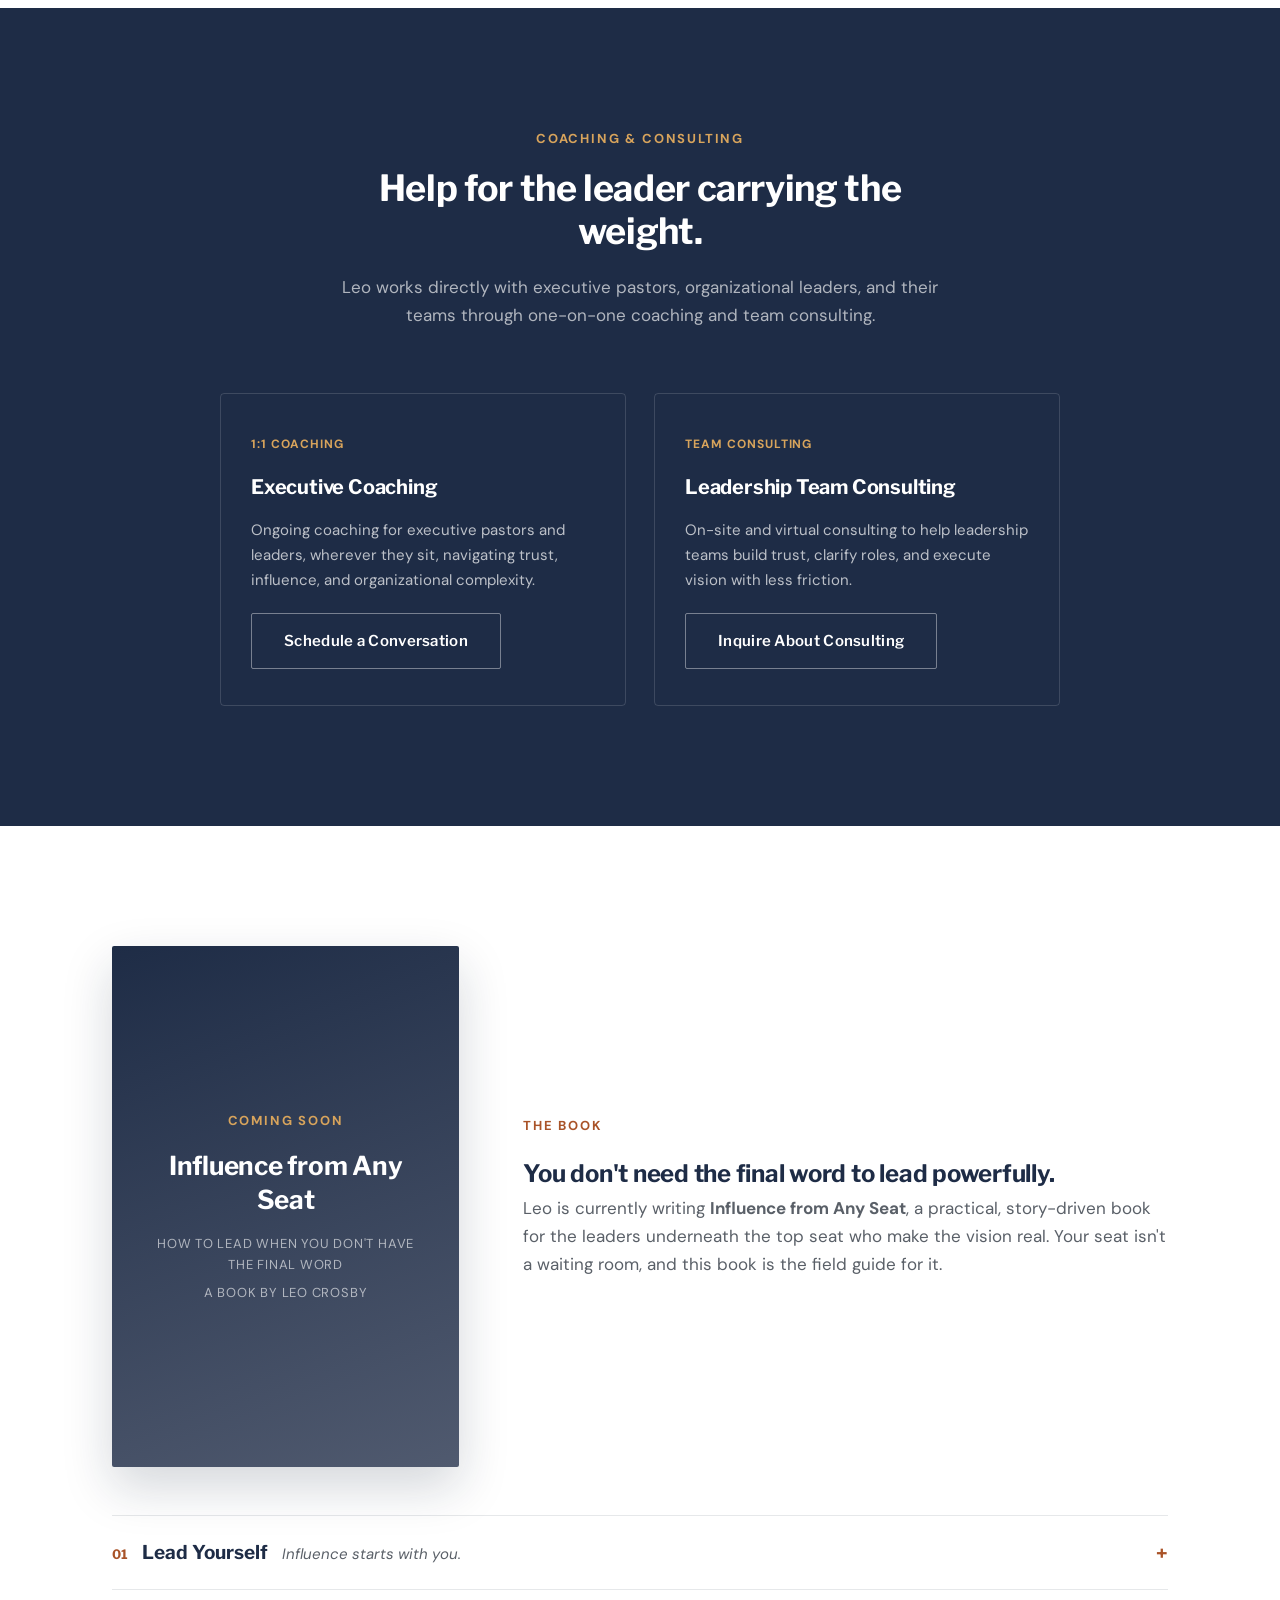
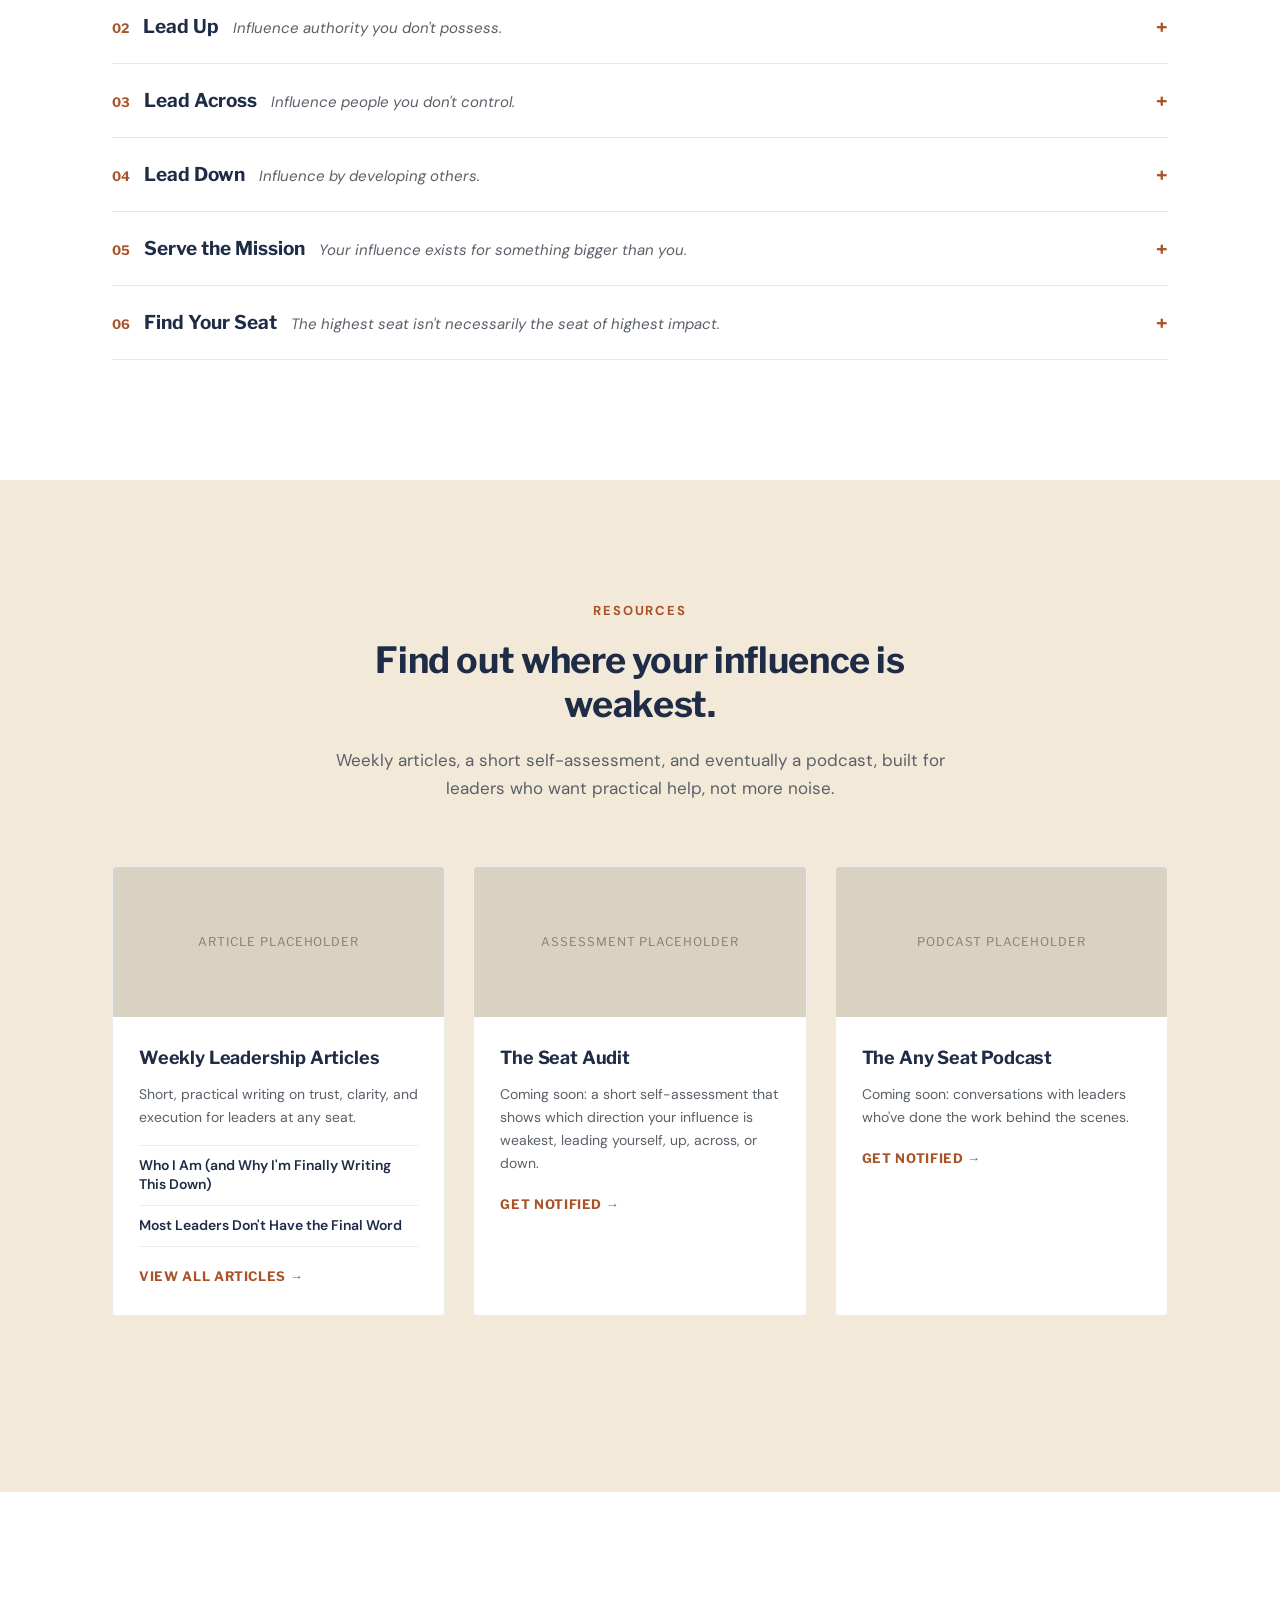
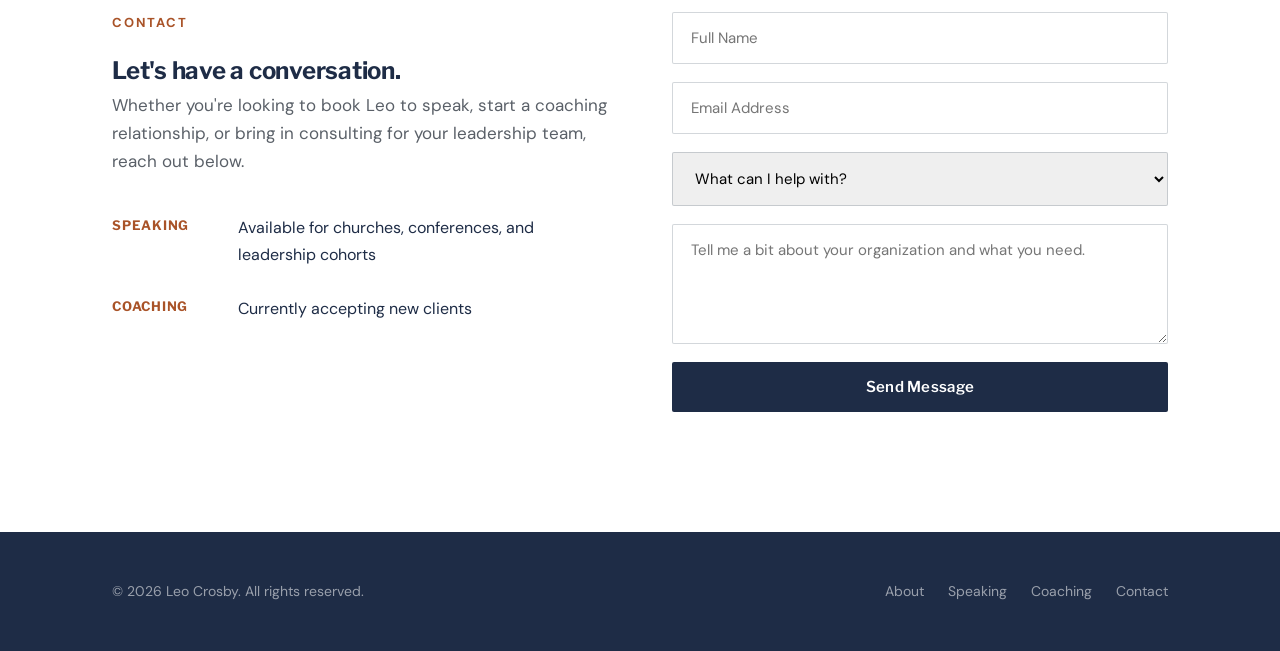
==== commit 3e528759: "Add files via upload" ====
--- a/index.html
+++ b/index.html
@@ -9,6 +9,15 @@
 <link rel="preconnect" href="https://fonts.gstatic.com" crossorigin>
 <link href="https://fonts.googleapis.com/css2?family=Libre+Franklin:wght@400;500;600;700;800&family=DM+Sans:wght@400;500;700&display=swap" rel="stylesheet">
 <link rel="stylesheet" href="styles/main.css">
+<!-- MailerLite Universal -->
+<script>
+(function(w,d,e,u,f,l,n){w[f]=w[f]||function(){(w[f].q=w[f].q||[])
+.push(arguments);},l=d.createElement(e),l.async=1,l.src=u,
+n=d.getElementsByTagName(e)[0],n.parentNode.insertBefore(l,n);})
+(window,document,'script','https://assets.mailerlite.com/js/universal.js','ml');
+ml('account', '2651116');
+</script>
+<!-- End MailerLite Universal -->
 </head>
 <body>
 
@@ -41,10 +50,7 @@
         <span class="eyebrow">Influence from Any Seat &middot; A Book by Leo Crosby</span>
         <h1>You don't need the final word to <em>lead powerfully</em>.</h1>
         <p class="lead">Your seat isn't a waiting room. Leo Crosby helps executive pastors and second-chair leaders build trust, clarity, and influence, wherever they sit, through writing, speaking, and coaching.</p>
-        <form class="signup-row hero-signup" onsubmit="return false;">
-          <input type="email" placeholder="Your email address" required>
-          <button type="submit" class="btn btn-gold">Join the List</button>
-        </form>
+        <div class="ml-embedded" data-form="iNPp13"></div>
         <div class="hero-ctas">
           <a href="#speaking" class="btn btn-outline">Book Leo to Speak</a>
           <a href="#coaching" class="btn btn-outline">Explore Coaching</a>
@@ -57,7 +63,7 @@
   <!-- ABOUT -->
   <section id="about">
     <div class="container about-grid">
-      <div class="about-photo"><img src="images/leo-headshot-web.jpg" alt="Leo Crosby"></div>
+      <div class="about-photo"><img src="images/leo-family-web.jpg" alt="Leo and LaDawna Crosby"></div>
       <div class="about-text">
         <span class="eyebrow">About Leo</span>
         <h2>"Where can I make the greatest Kingdom impact?"</h2>
@@ -240,10 +246,7 @@
         <span class="eyebrow">The Book</span>
         <h2>You don't need the final word to lead powerfully.</h2>
         <p style="font-size:17px;color:#5A6068;margin-bottom:20px;">Leo is currently writing <strong>Influence from Any Seat</strong>, a practical, story-driven book for the leaders underneath the top seat who make the vision real. Your seat isn't a waiting room, and this book is the field guide for it.</p>
-        <form class="signup-row" onsubmit="return false;">
-          <input type="email" placeholder="Your email address" required>
-          <button type="submit" class="btn btn-gold">Notify Me</button>
-        </form>
+        <div class="ml-embedded" data-form="iNPp13"></div>
       </div>
     </div>
 
@@ -367,11 +370,8 @@
           </div>
         </div>
       </div>
-      <div style="text-align:center;margin-top:56px;">
-        <form class="signup-row" style="margin:0 auto;justify-content:center;" onsubmit="return false;">
-          <input type="email" placeholder="Your email address" required>
-          <button type="submit" class="btn btn-primary">Join the Newsletter</button>
-        </form>
+      <div style="text-align:center;margin-top:56px;max-width:460px;margin-left:auto;margin-right:auto;">
+        <div class="ml-embedded" data-form="iNPp13"></div>
       </div>
     </div>
   </section>
@@ -383,10 +383,6 @@
         <span class="eyebrow">Contact</span>
         <h2>Let's have a conversation.</h2>
         <p style="font-size:17px;color:#5A6068;margin-bottom:40px;">Whether you're looking to book Leo to speak, start a coaching relationship, or bring in consulting for your leadership team, reach out below.</p>
-        <div class="contact-info-item">
-          <div class="label">Email</div>
-          <div class="value">hello@leocrosby.com</div>
-        </div>
         <div class="contact-info-item">
           <div class="label">Speaking</div>
           <div class="value">Available for churches, conferences, and leadership cohorts</div>
--- a/styles/main.css
+++ b/styles/main.css
@@ -159,6 +159,32 @@
     margin-bottom:36px;
   }
   .hero-ctas{display:flex;gap:16px;flex-wrap:wrap;}
+  .hero-signup{margin-bottom:32px;max-width:460px;}
+
+  /* LATEST POSTS STRIP */
+  .latest-posts{padding:56px 0 0;}
+  .latest-posts-head{
+    display:flex;
+    align-items:baseline;
+    justify-content:space-between;
+    flex-wrap:wrap;
+    gap:12px;
+    margin-bottom:28px;
+  }
+  .latest-posts-head h2{font-size:22px;}
+  .latest-posts-head a{
+    font-family:'Libre Franklin',sans-serif;
+    font-size:13px;
+    font-weight:700;
+    text-transform:uppercase;
+    letter-spacing:0.05em;
+    color:var(--gold);
+  }
+  .latest-posts-grid{
+    display:grid;
+    grid-template-columns:repeat(auto-fit, minmax(260px, 1fr));
+    gap:24px;
+  }
   .hero-portrait{
     width:100%;
     aspect-ratio:4/5;
@@ -227,6 +253,37 @@
     color:var(--navy);
     font-weight:500;
     line-height:1.5;
+  }
+  .about-background{
+    margin-top:36px;
+    padding-top:28px;
+    border-top:1px solid rgba(15,34,55,0.1);
+  }
+  .about-background-label{
+    font-family:'Libre Franklin',sans-serif;
+    font-size:12px;
+    font-weight:700;
+    text-transform:uppercase;
+    letter-spacing:0.08em;
+    color:var(--gold);
+    display:block;
+    margin-bottom:14px;
+  }
+  .about-background ul{list-style:none;margin-bottom:16px;}
+  .about-background li{
+    font-size:15px;
+    color:#5A6068;
+    padding:8px 0;
+    border-top:1px solid rgba(15,34,55,0.06);
+  }
+  .about-background li:first-child{border-top:none;}
+  .about-linkedin{
+    font-family:'Libre Franklin',sans-serif;
+    font-size:13px;
+    font-weight:700;
+    text-transform:uppercase;
+    letter-spacing:0.05em;
+    color:var(--navy);
   }
 
   /* FRAMEWORK */
@@ -260,7 +317,7 @@
 
   .pillars{
     display:grid;
-    grid-template-columns:repeat(4,1fr);
+    grid-template-columns:repeat(3,1fr);
     gap:28px;
   }
   .pillar{
@@ -402,6 +459,84 @@
   .book-cover .eyebrow{color:var(--gold-light);}
   .book-cover h3{color:var(--white);font-size:26px;line-height:1.3;}
   .book-cover .sub{color:rgba(255,255,255,0.6);font-size:13px;margin-top:16px;letter-spacing:0.06em;text-transform:uppercase;}
+  .book-parts{
+    list-style:none;
+    display:grid;
+    grid-template-columns:1fr 1fr;
+    gap:10px 24px;
+    margin-bottom:8px;
+  }
+  .book-parts li{
+    font-family:'Libre Franklin',sans-serif;
+    font-size:15px;
+    font-weight:600;
+    color:var(--navy);
+    padding:8px 0;
+    border-top:1px solid rgba(15,34,55,0.08);
+  }
+  .book-parts li span{
+    color:var(--gold);
+    font-weight:700;
+    margin-right:10px;
+  }
+  .book-parts-detailed{
+    margin-top:48px;
+    border-top:1px solid rgba(15,34,55,0.1);
+  }
+  .book-part{
+    border-bottom:1px solid rgba(15,34,55,0.1);
+    padding:20px 0;
+  }
+  .book-part summary{
+    display:flex;
+    align-items:baseline;
+    flex-wrap:wrap;
+    gap:14px;
+    cursor:pointer;
+    list-style:none;
+  }
+  .book-part summary::-webkit-details-marker{display:none;}
+  .book-part summary::after{
+    content:'+';
+    margin-left:auto;
+    font-size:20px;
+    color:var(--gold);
+    font-weight:700;
+  }
+  .book-part[open] summary::after{content:'\2212';}
+  .book-part summary .num{
+    font-family:'Libre Franklin',sans-serif;
+    font-size:13px;
+    font-weight:700;
+    color:var(--gold);
+  }
+  .book-part summary .part-name{
+    font-family:'Libre Franklin',sans-serif;
+    font-size:19px;
+    font-weight:700;
+    color:var(--navy);
+  }
+  .book-part summary .part-tagline{
+    font-size:15px;
+    color:#5A6068;
+    font-style:italic;
+  }
+  .book-chapters{
+    list-style:none;
+    margin-top:16px;
+    padding-left:27px;
+    display:grid;
+    gap:10px;
+  }
+  .book-chapters li{
+    font-size:15px;
+    color:#5A6068;
+    line-height:1.6;
+  }
+  .book-chapters li strong{
+    color:var(--navy);
+    font-weight:600;
+  }
   .signup-row{
     display:flex;
     gap:12px;
@@ -452,6 +587,24 @@
   .resource-card .body{padding:26px;}
   .resource-card h4{font-size:18px;margin-bottom:10px;}
   .resource-card p{font-size:14px;color:#5A6068;margin-bottom:16px;}
+  .preview-list{
+    list-style:none;
+    margin-bottom:16px;
+    border-top:1px solid rgba(15,34,55,0.08);
+  }
+  .preview-list li{
+    border-bottom:1px solid rgba(15,34,55,0.08);
+  }
+  .preview-list a{
+    display:block;
+    padding:10px 0;
+    font-size:14px;
+    font-weight:600;
+    color:var(--navy);
+    text-decoration:none;
+    line-height:1.4;
+  }
+  .preview-list a:hover{color:var(--gold);}
   .resource-card .link{
     font-family:'Libre Franklin',sans-serif;
     font-size:13px;
@@ -610,6 +763,22 @@
     font-size:20px;
     color:var(--navy);
   }
+  .article-body h2{
+    font-size:26px;
+    margin:52px 0 20px;
+  }
+  .article-teaser{
+    margin-top:48px;
+    padding-top:32px;
+    border-top:1px solid rgba(15,34,55,0.12);
+    font-size:16px;
+    color:#5A6068;
+    font-style:italic;
+  }
+  .article-teaser strong{
+    font-style:normal;
+    color:var(--navy);
+  }
   .article-footer-nav{
     max-width:700px;
     margin:0 auto;
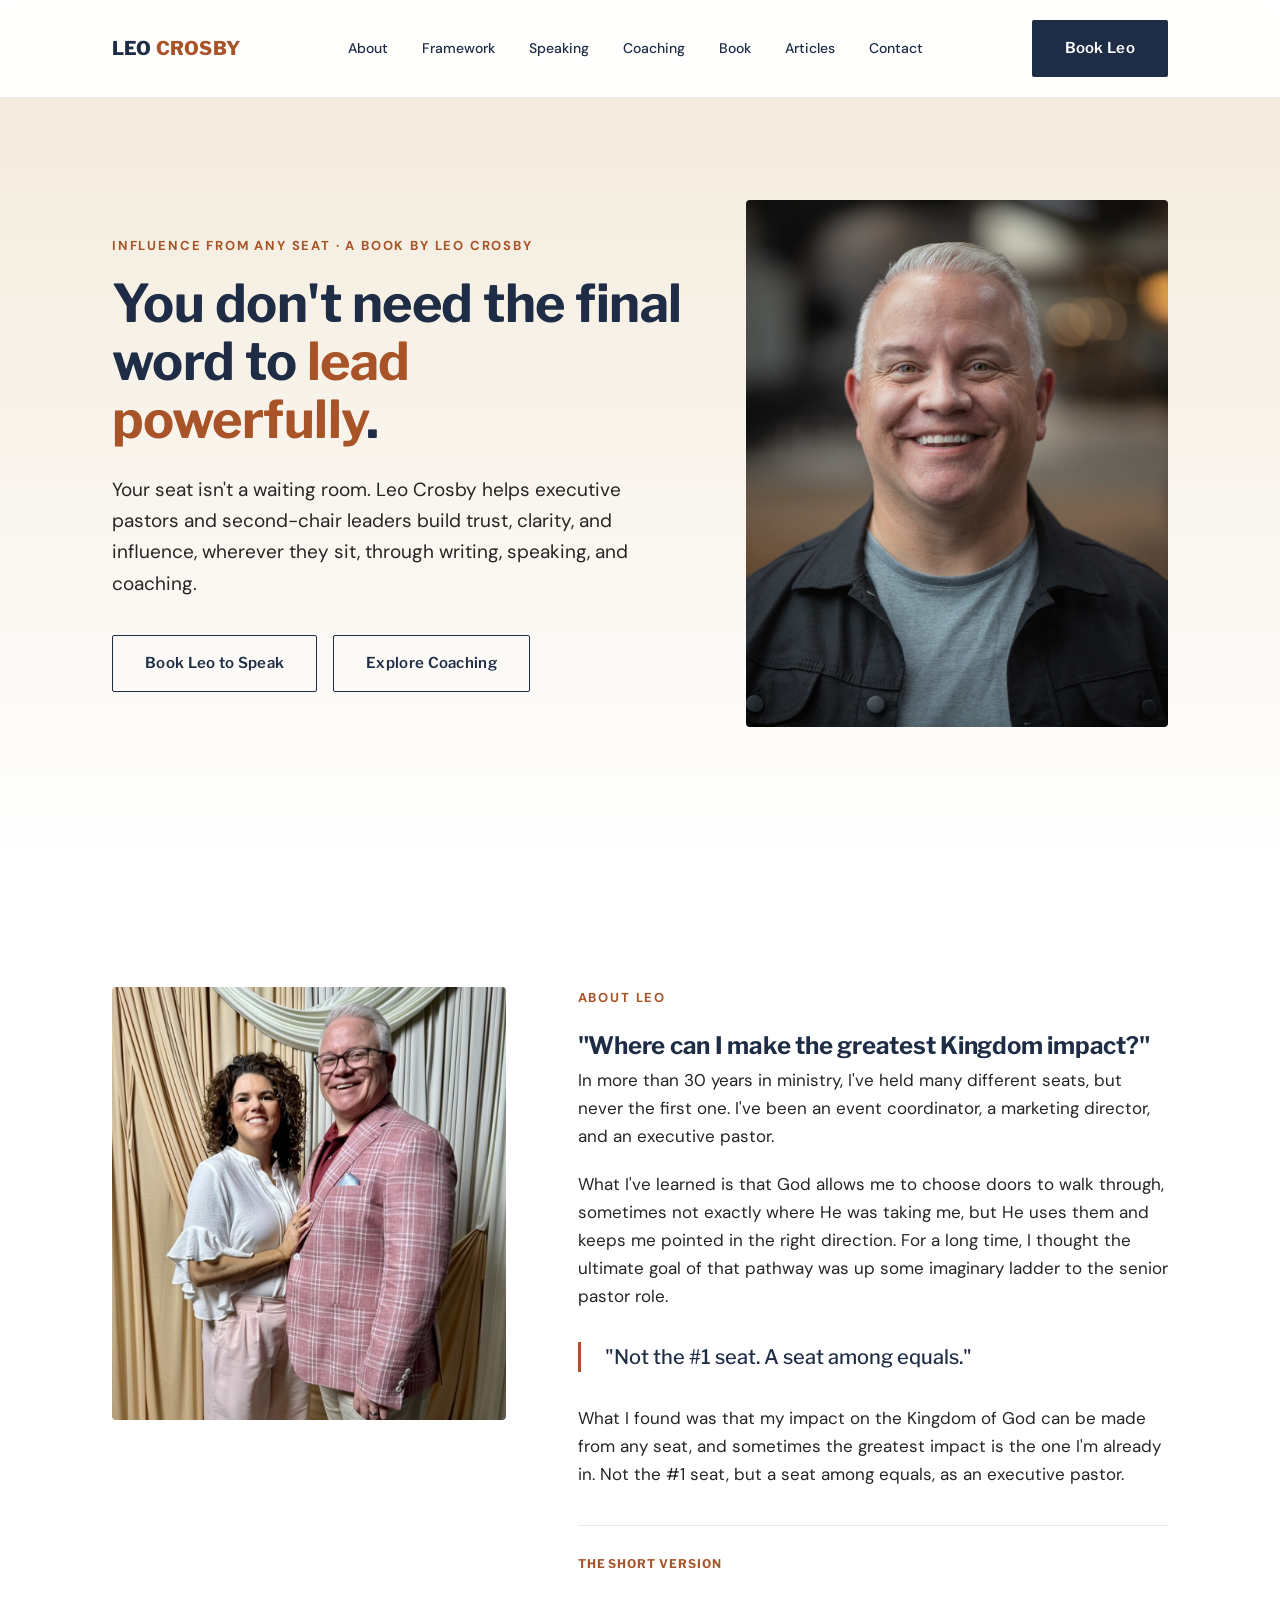
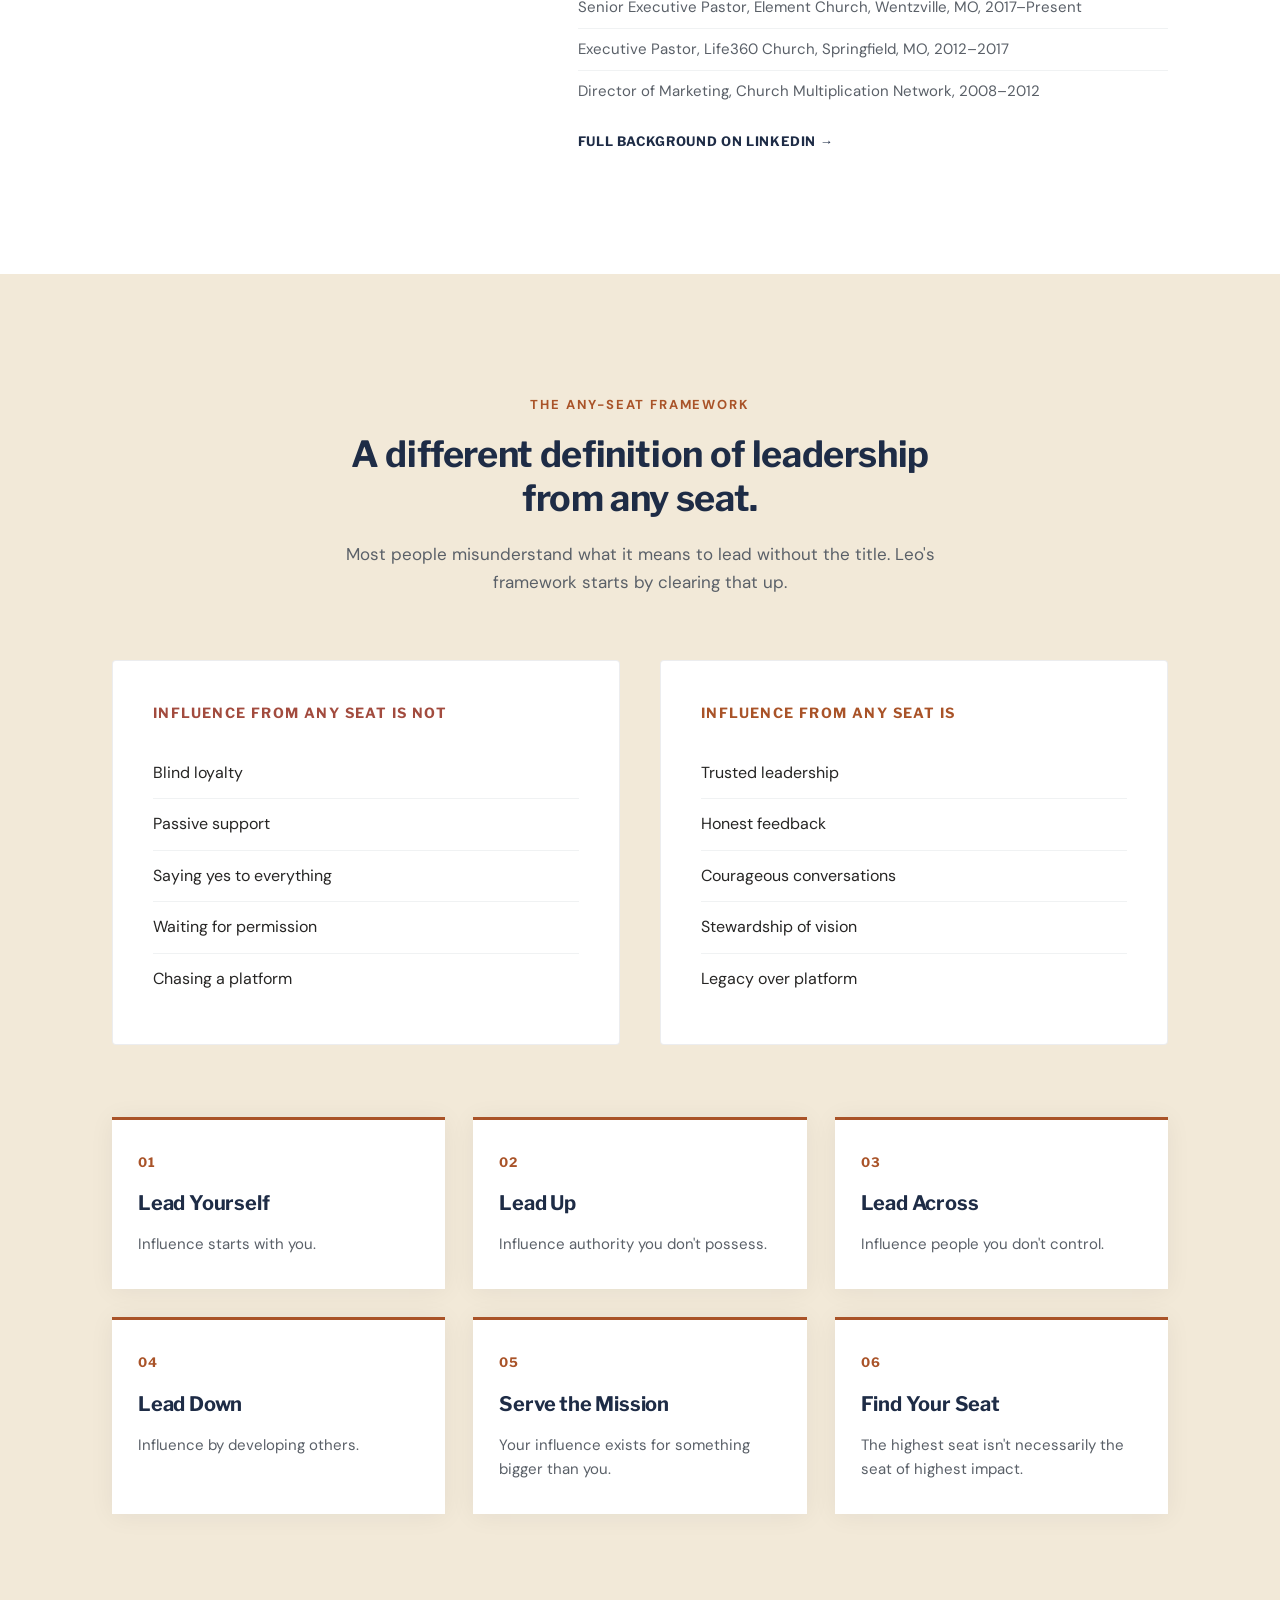
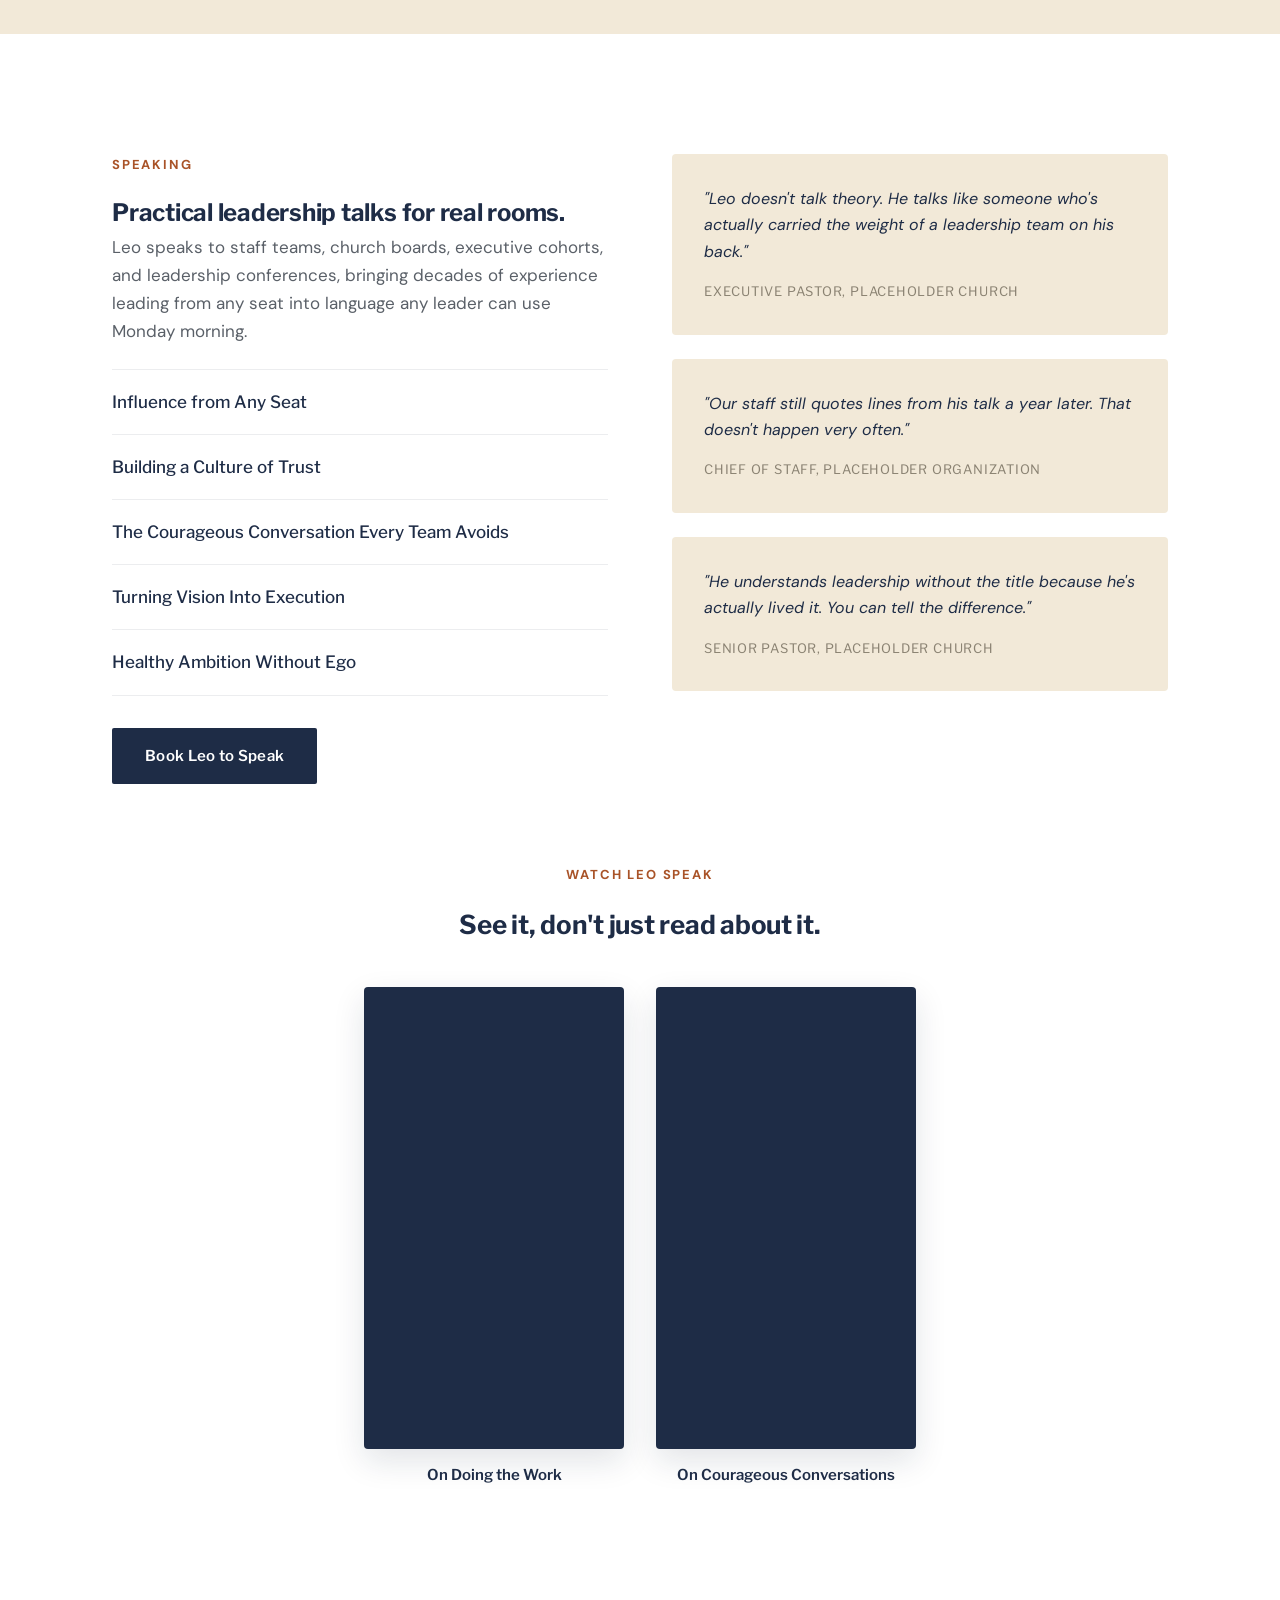
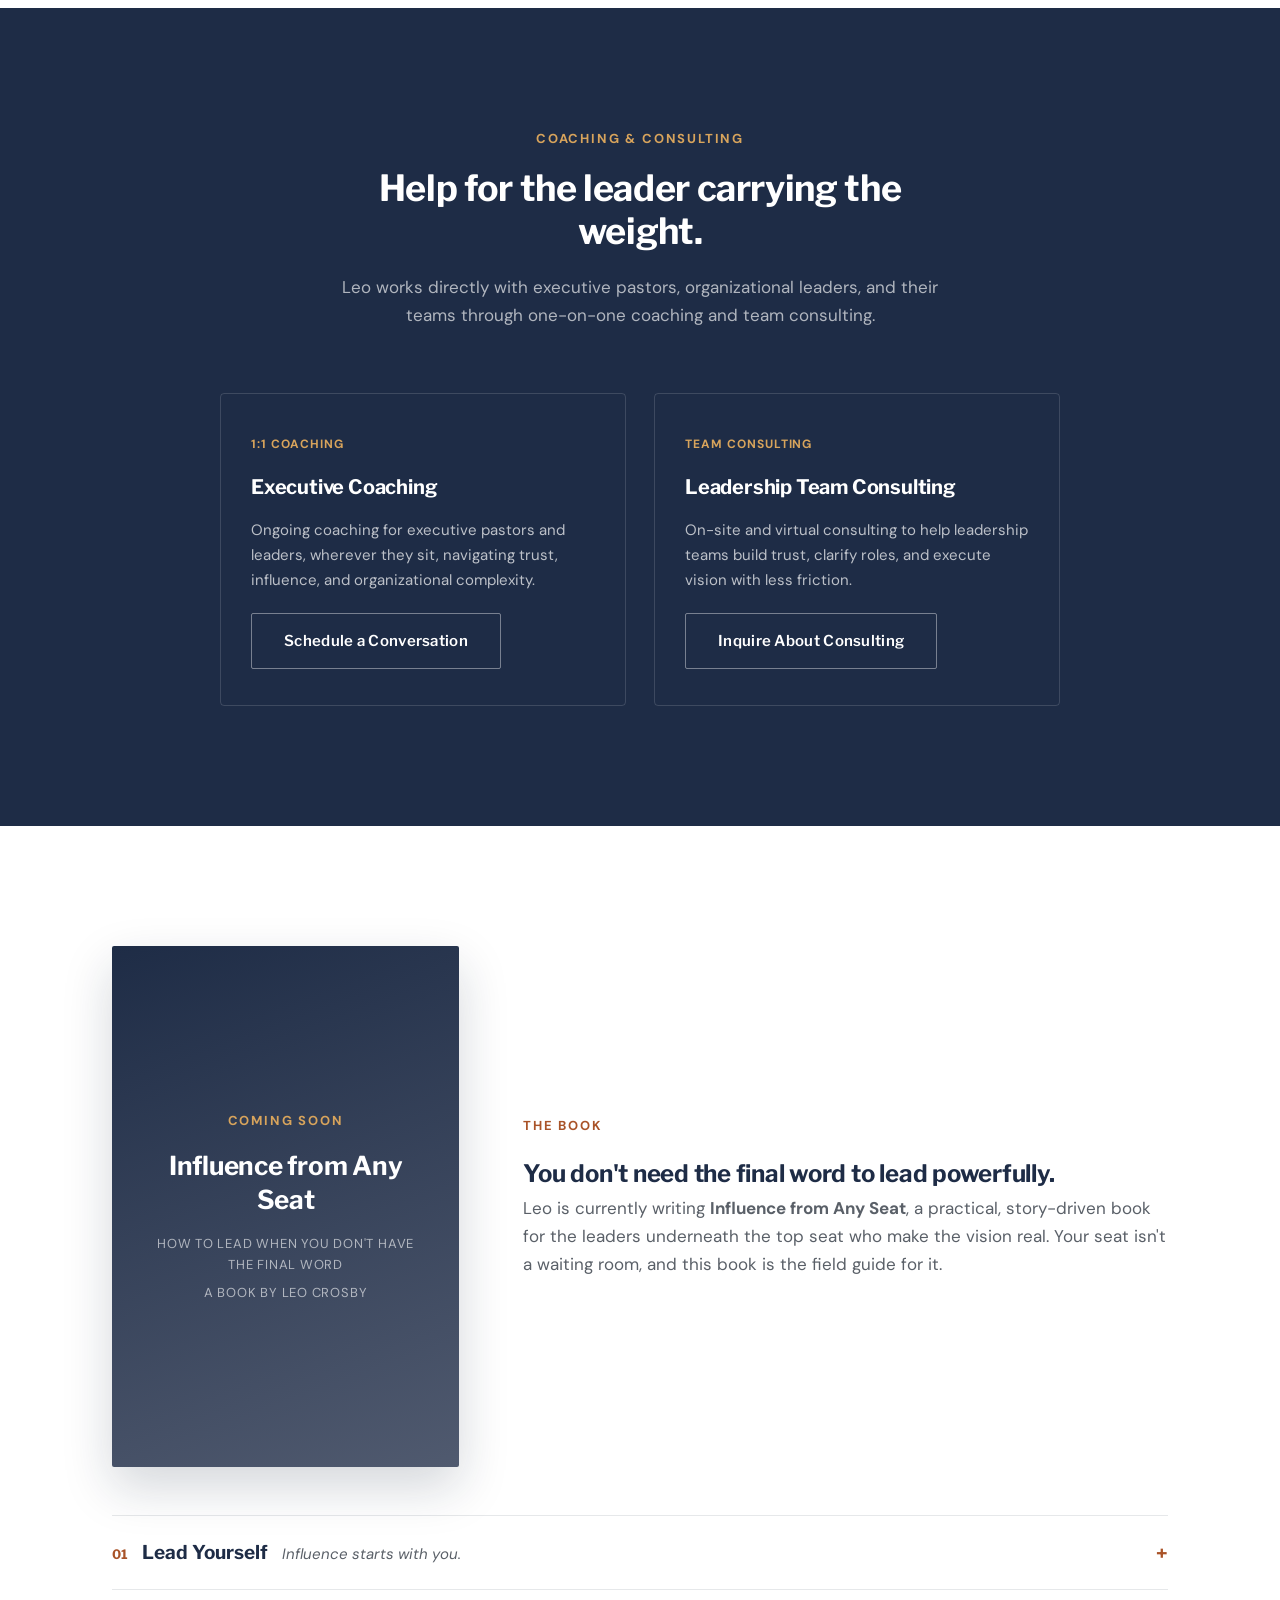
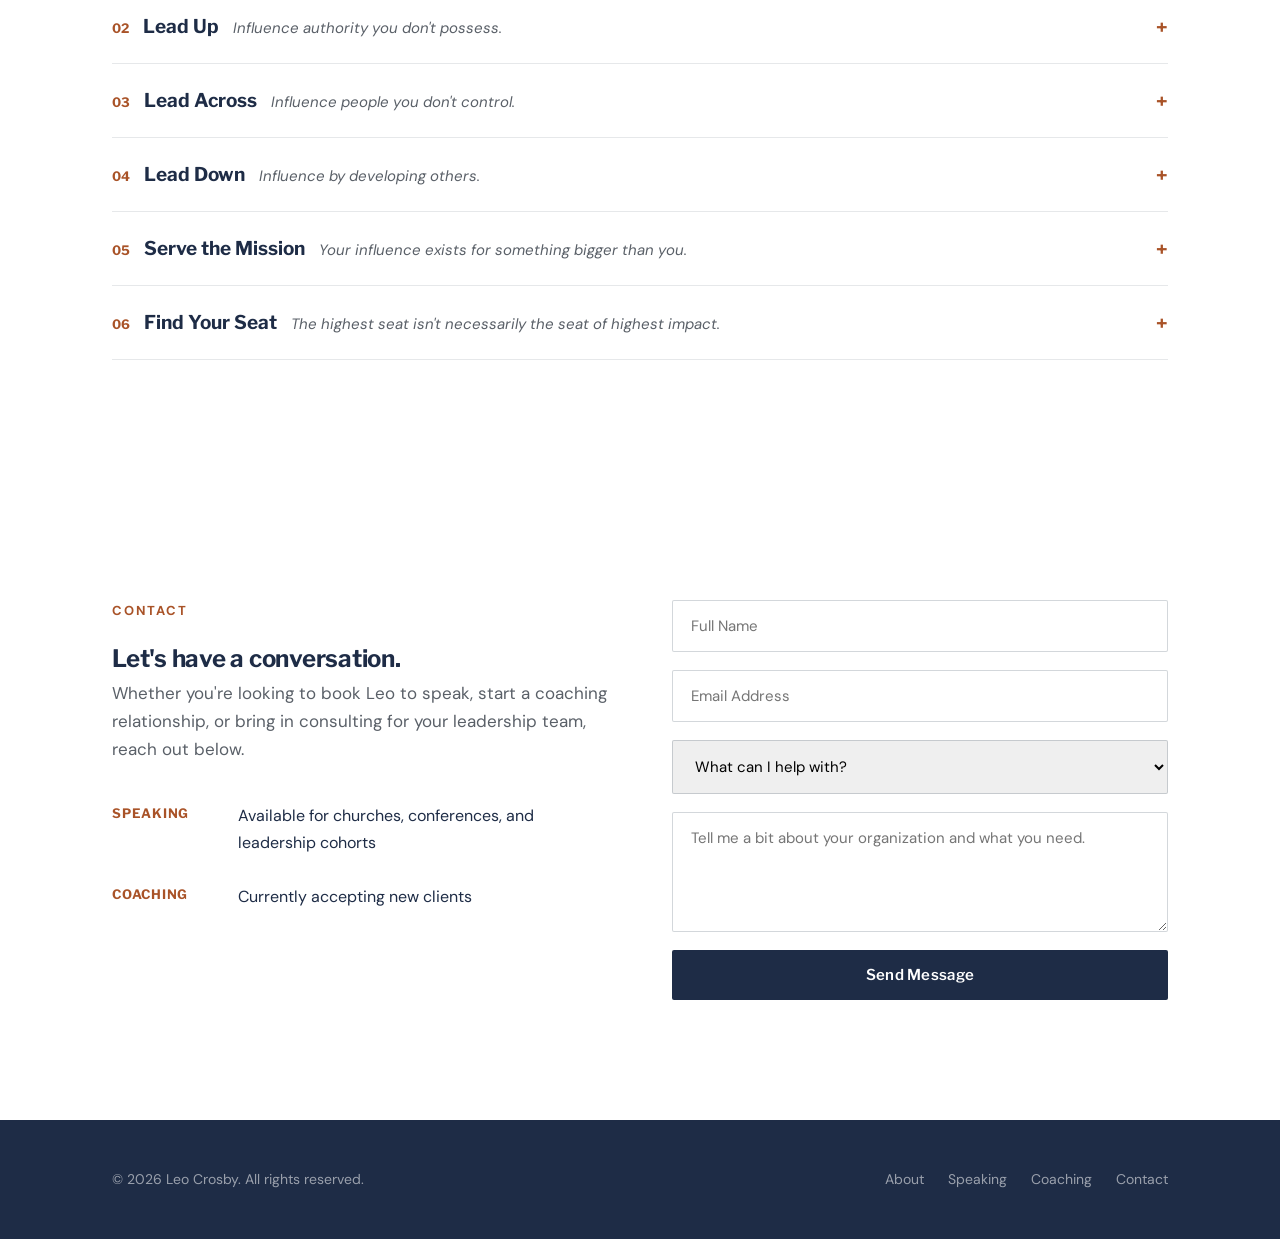
==== commit 8c9009dd: "Add files via upload" ====
--- a/index.html
+++ b/index.html
@@ -31,7 +31,6 @@
       <li><a href="#coaching">Coaching</a></li>
       <li><a href="#book">Book</a></li>
       <li><a href="articles/index.html">Articles</a></li>
-      <li><a href="#resources">Resources</a></li>
       <li><a href="#contact">Contact</a></li>
     </ul>
     <div class="nav-cta">
@@ -328,50 +327,6 @@
             <li><strong>Ch. 17: Find Your Greatest Contribution.</strong> Reframing success around stewardship and impact, not title.</li>
           </ul>
         </details>
-      </div>
-    </div>
-  </section>
-
-  <!-- RESOURCES -->
-  <section class="bg-warm" id="resources">
-    <div class="container">
-      <div class="section-head center">
-        <span class="eyebrow">Resources</span>
-        <h2>Find out where your influence is weakest.</h2>
-        <p>Weekly articles, a short self-assessment, and eventually a podcast, built for leaders who want practical help, not more noise.</p>
-      </div>
-      <div class="resources-grid">
-        <div class="resource-card articles-preview">
-          <div class="thumb">Article Placeholder</div>
-          <div class="body">
-            <h4>Weekly Leadership Articles</h4>
-            <p>Short, practical writing on trust, clarity, and execution for leaders at any seat.</p>
-            <ul class="preview-list">
-              <li><a href="articles/who-i-am.html">Who I Am (and Why I'm Finally Writing This Down)</a></li>
-              <li><a href="articles/most-leaders-dont-have-the-final-word.html">Most Leaders Don't Have the Final Word</a></li>
-            </ul>
-            <a href="articles/index.html" class="link">View All Articles &rarr;</a>
-          </div>
-        </div>
-        <div class="resource-card">
-          <div class="thumb">Assessment Placeholder</div>
-          <div class="body">
-            <h4>The Seat Audit</h4>
-            <p>Coming soon: a short self-assessment that shows which direction your influence is weakest, leading yourself, up, across, or down.</p>
-            <span class="link">Get Notified &rarr;</span>
-          </div>
-        </div>
-        <div class="resource-card">
-          <div class="thumb">Podcast Placeholder</div>
-          <div class="body">
-            <h4>The Any Seat Podcast</h4>
-            <p>Coming soon: conversations with leaders who've done the work behind the scenes.</p>
-            <span class="link">Get Notified &rarr;</span>
-          </div>
-        </div>
-      </div>
-      <div style="text-align:center;margin-top:56px;max-width:460px;margin-left:auto;margin-right:auto;">
-        <div class="ml-embedded" data-form="iNPp13"></div>
       </div>
     </div>
   </section>
--- a/styles/main.css
+++ b/styles/main.css
@@ -160,6 +160,7 @@
   }
   .hero-ctas{display:flex;gap:16px;flex-wrap:wrap;}
   .hero-signup{margin-bottom:32px;max-width:460px;}
+  .hero .ml-embedded{margin-bottom:24px;max-width:460px;}
 
   /* LATEST POSTS STRIP */
   .latest-posts{padding:56px 0 0;}
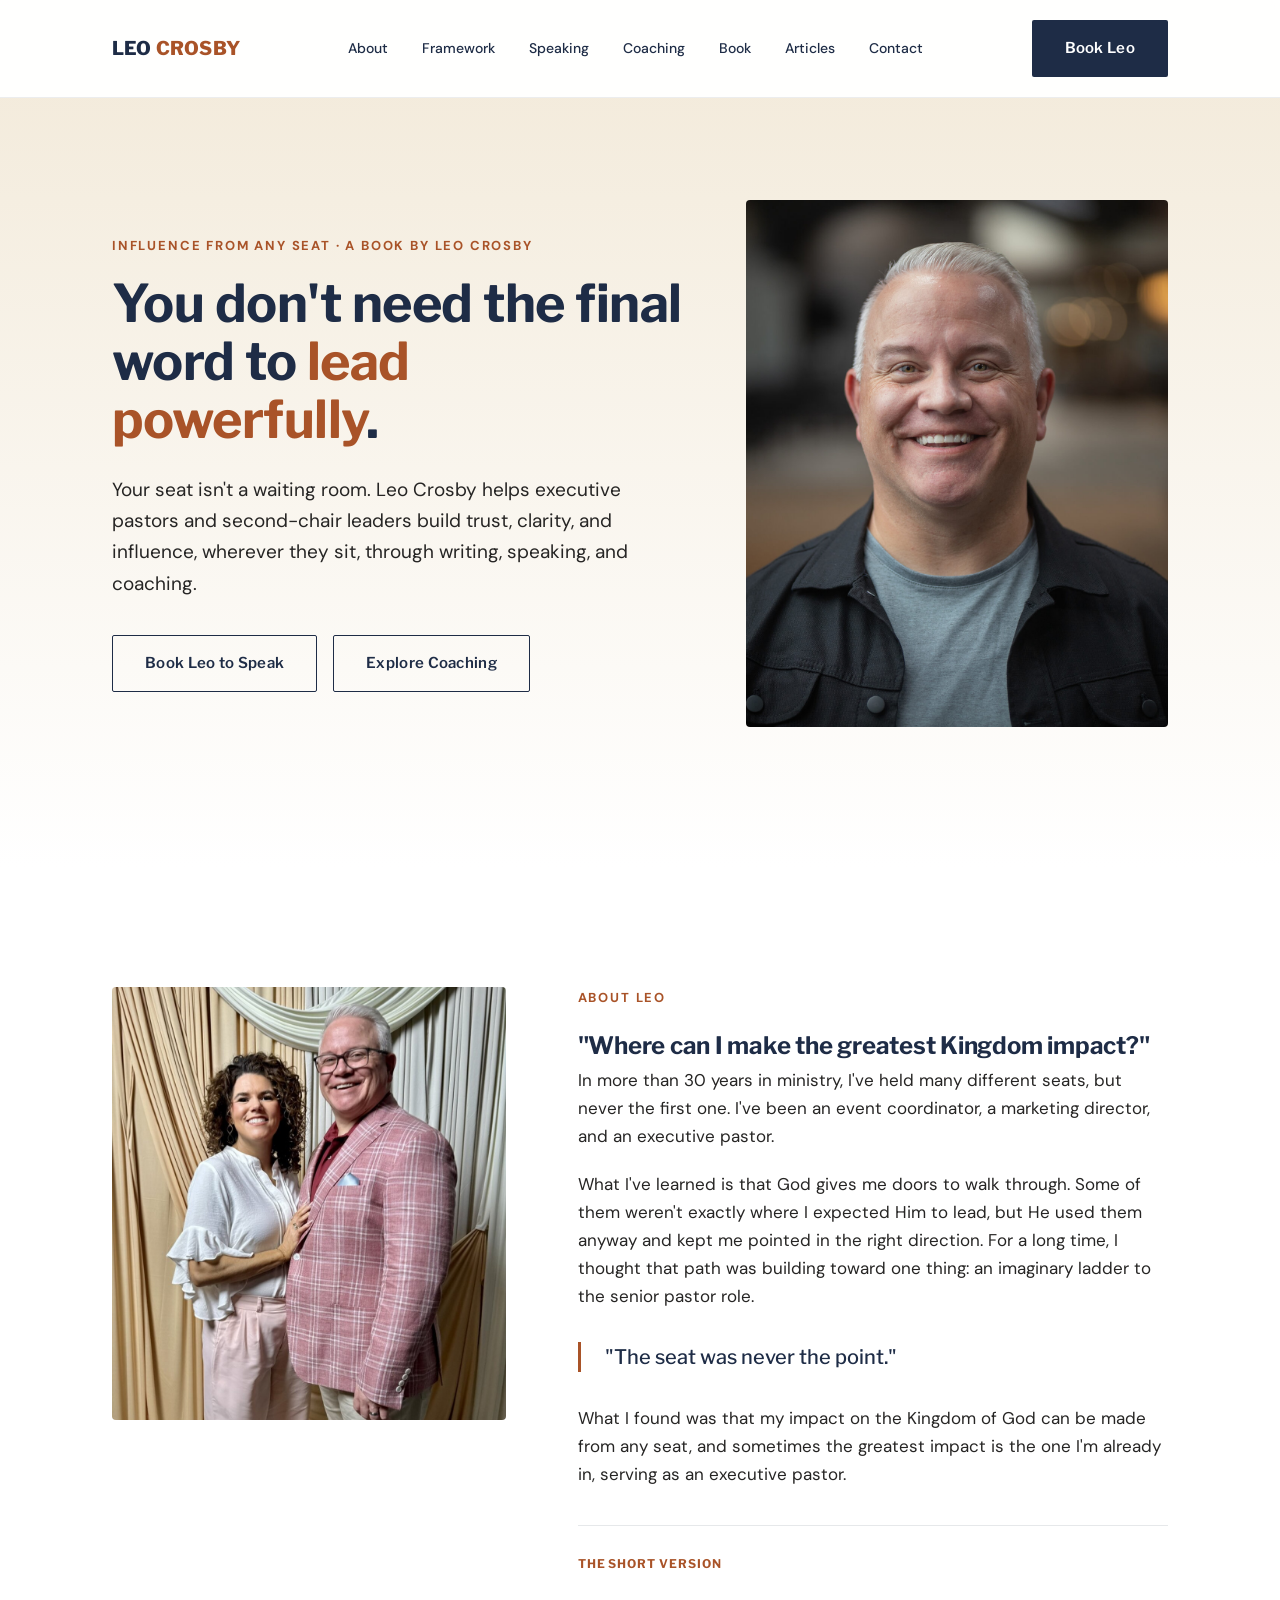
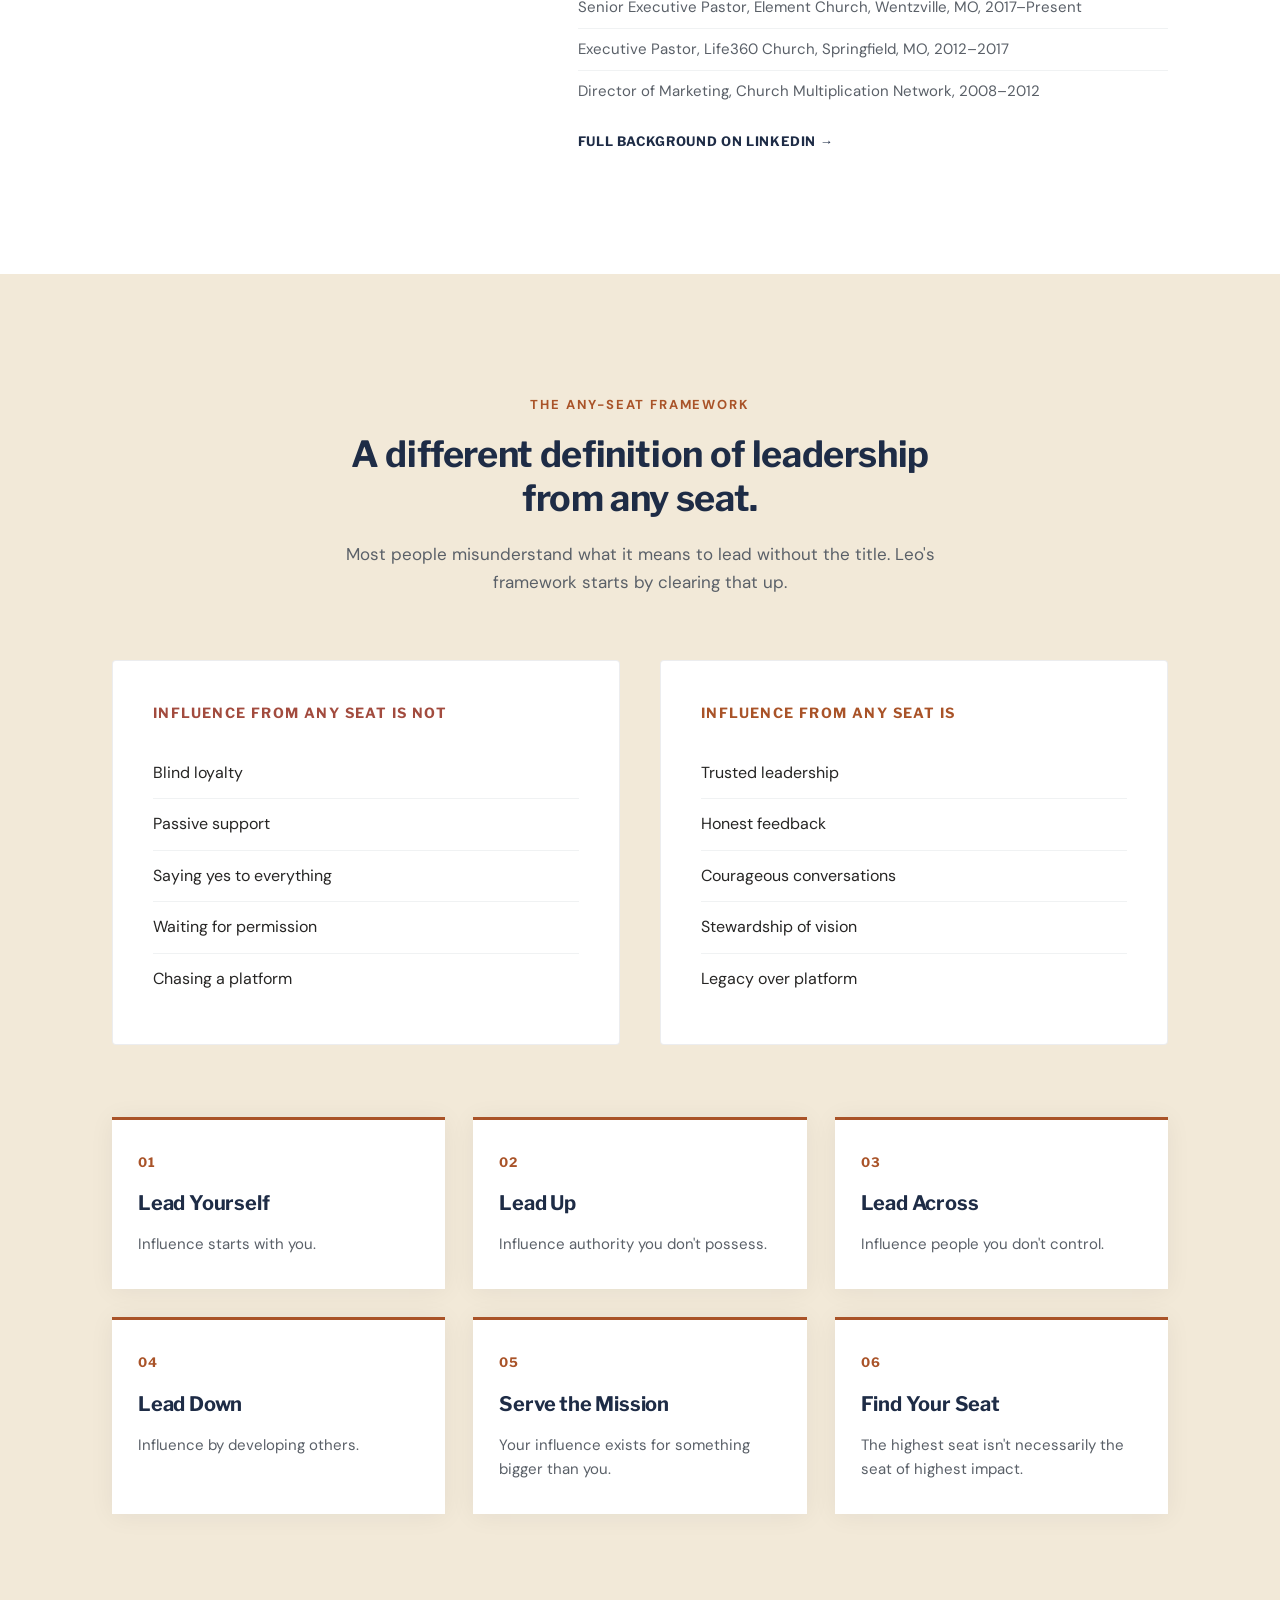
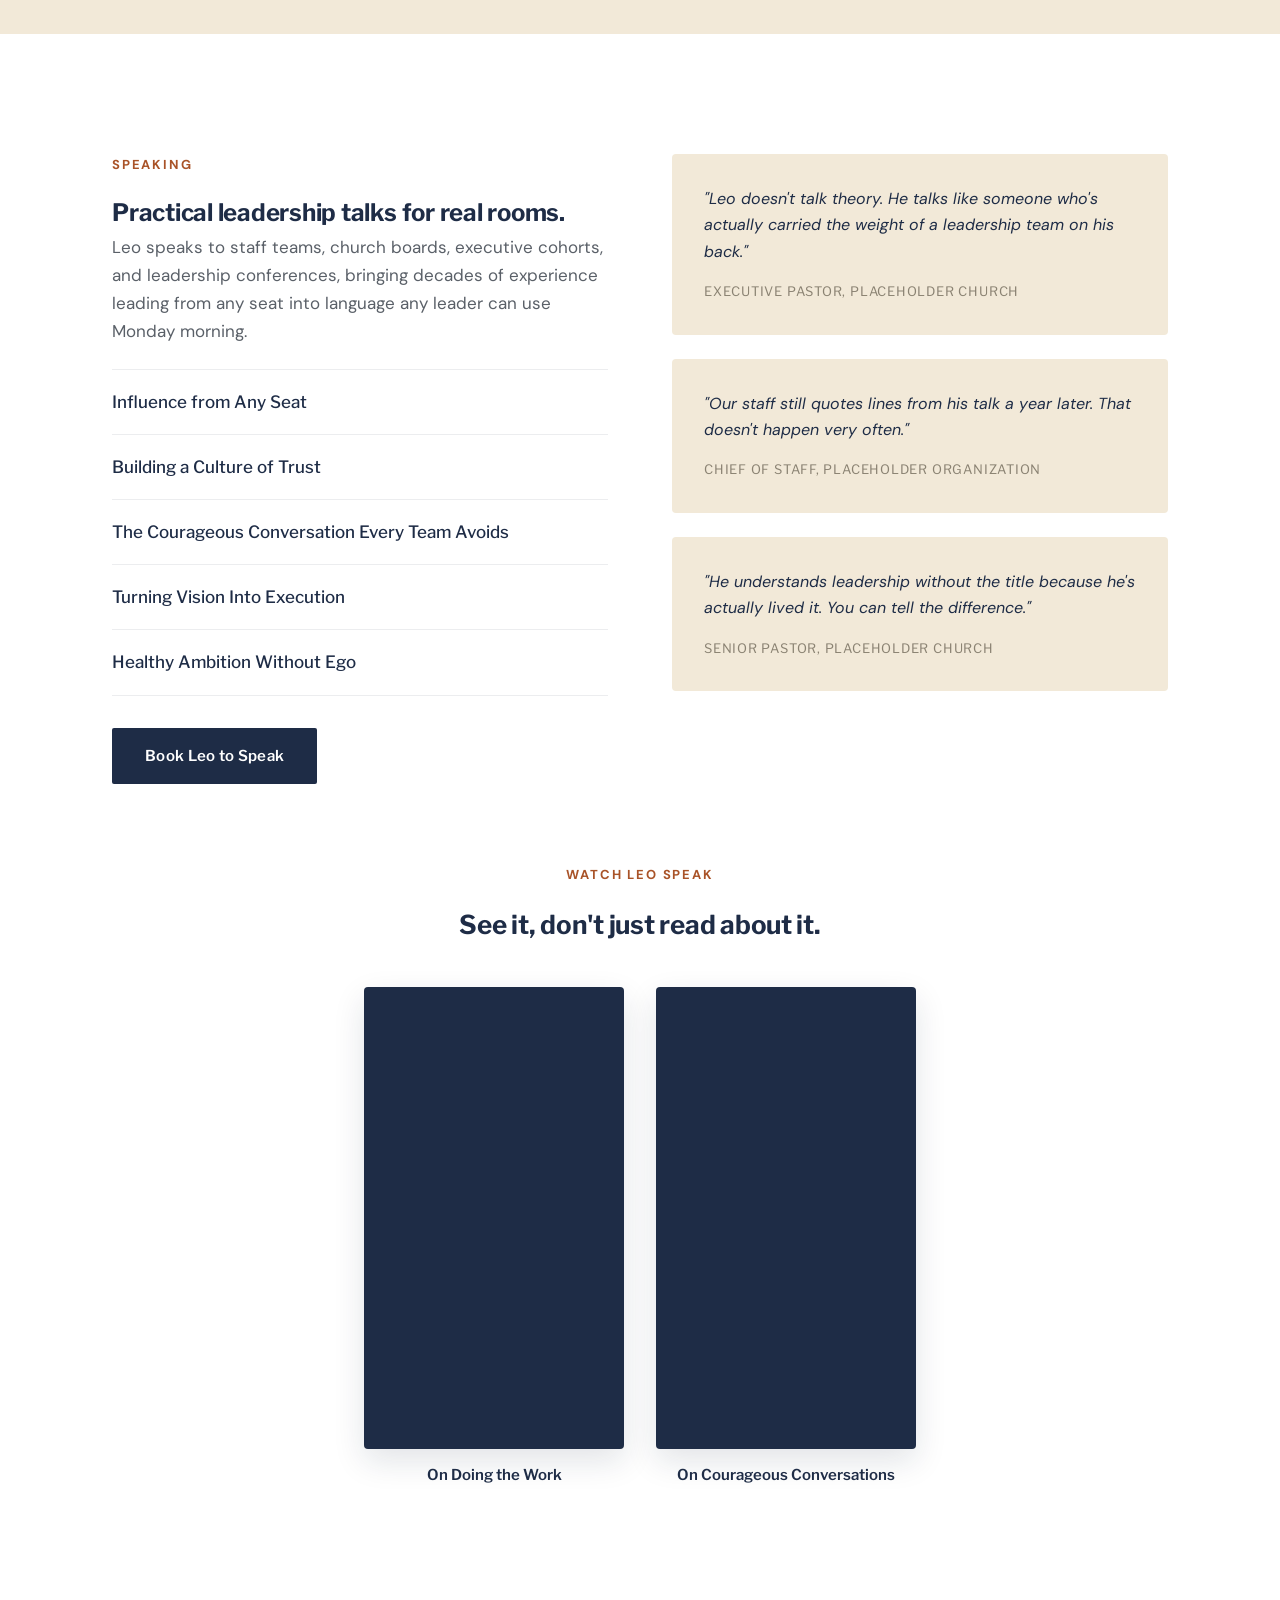
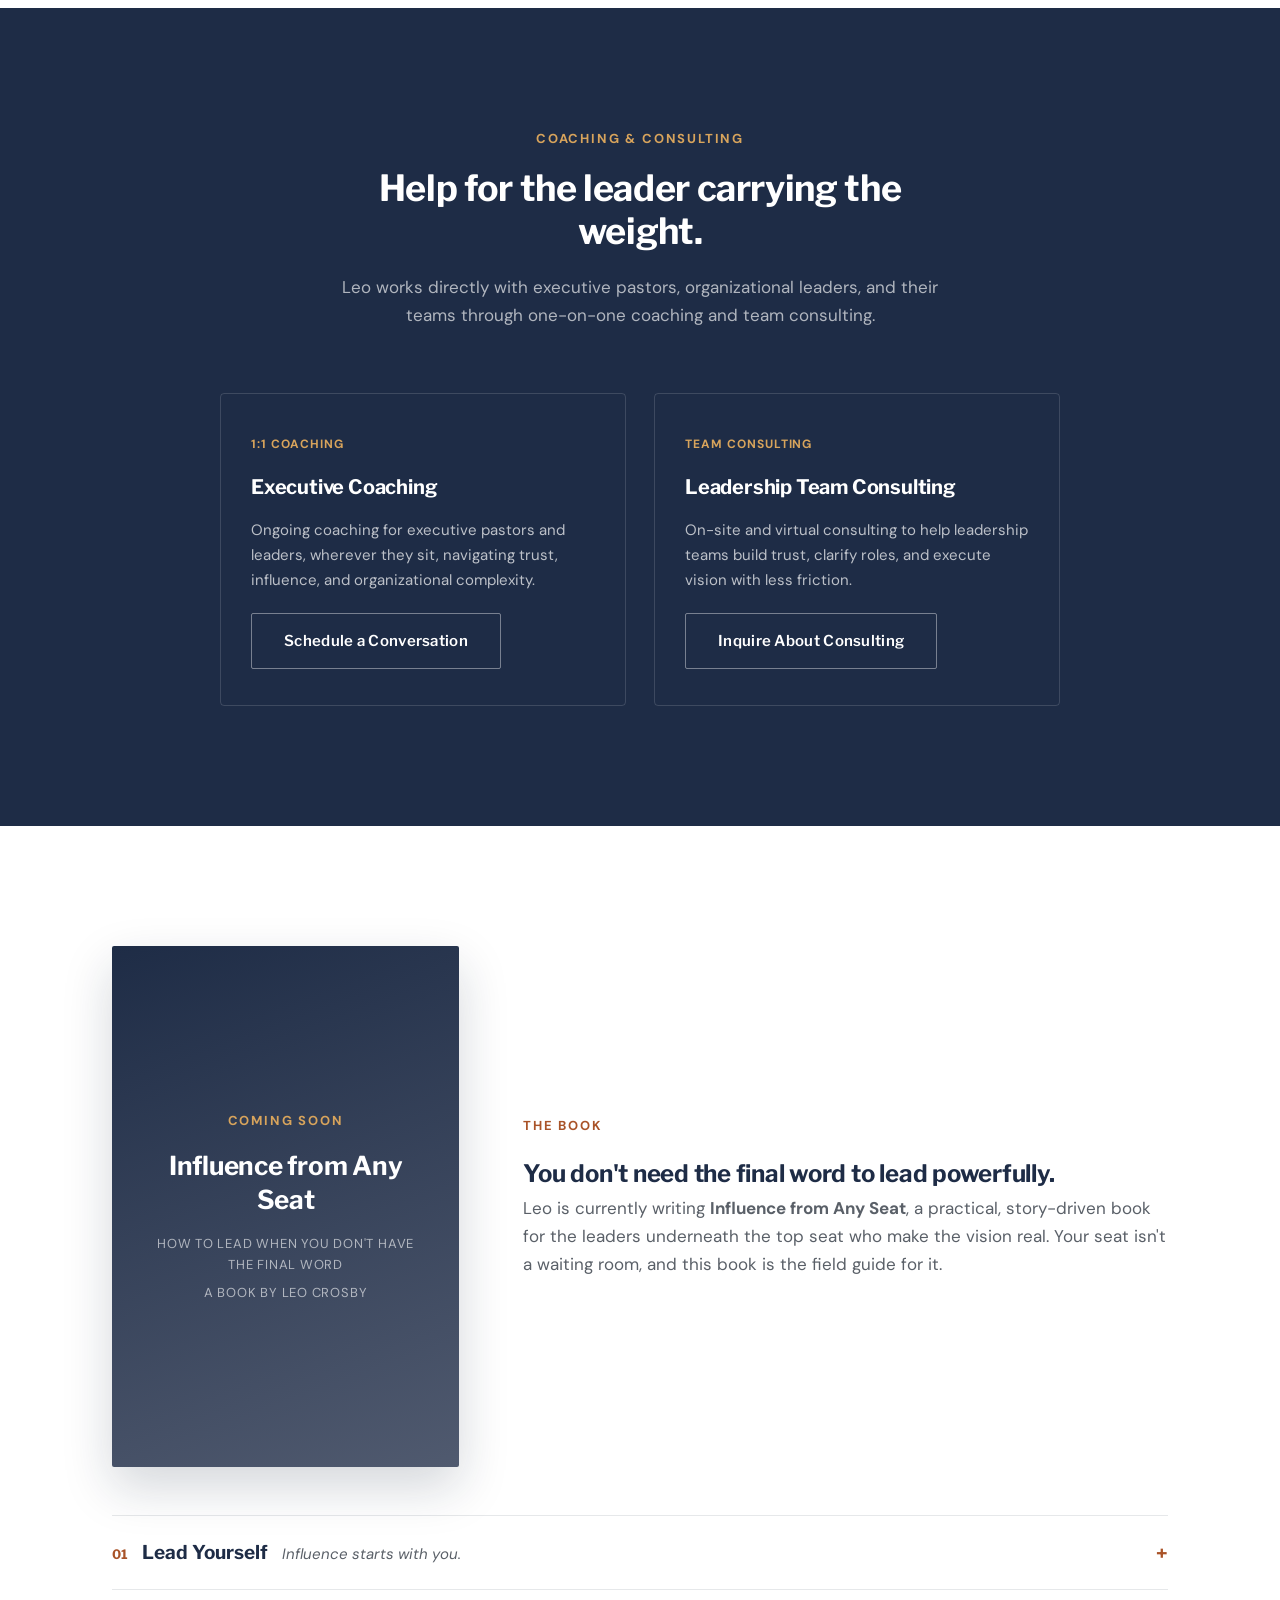
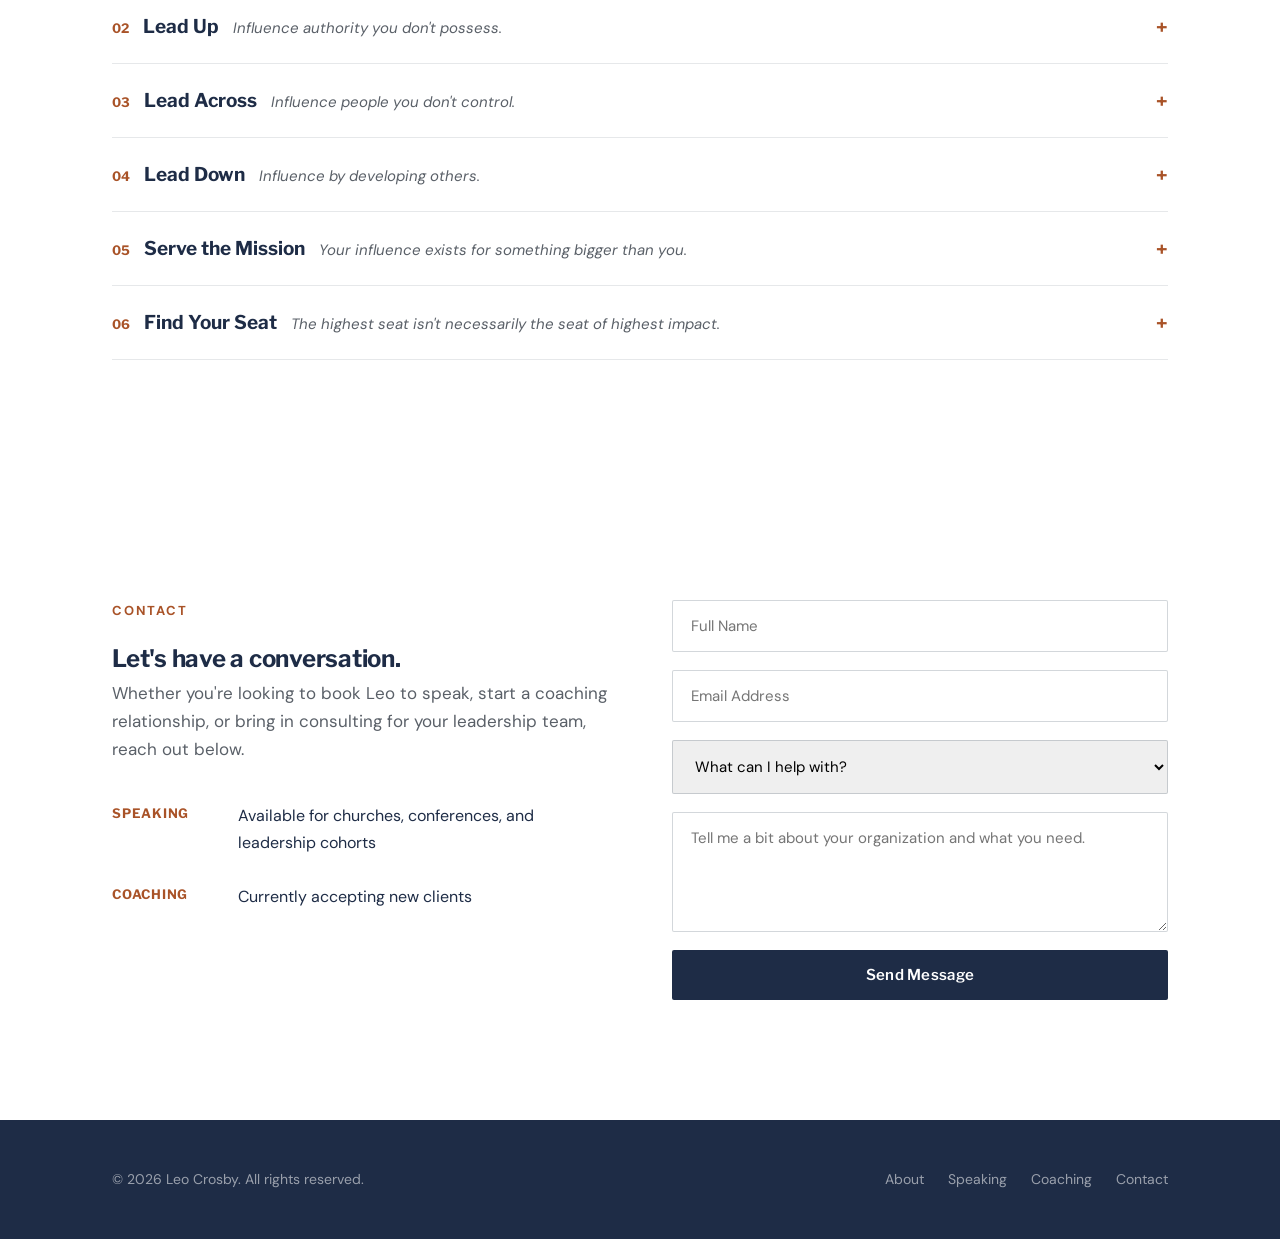
==== commit 7ffac7c1: "Add files via upload" ====
--- a/index.html
+++ b/index.html
@@ -67,9 +67,9 @@
         <span class="eyebrow">About Leo</span>
         <h2>"Where can I make the greatest Kingdom impact?"</h2>
         <p>In more than 30 years in ministry, I've held many different seats, but never the first one. I've been an event coordinator, a marketing director, and an executive pastor.</p>
-        <p>What I've learned is that God allows me to choose doors to walk through, sometimes not exactly where He was taking me, but He uses them and keeps me pointed in the right direction. For a long time, I thought the ultimate goal of that pathway was up some imaginary ladder to the senior pastor role.</p>
-        <div class="pull-quote">"Not the #1 seat. A seat among equals."</div>
-        <p>What I found was that my impact on the Kingdom of God can be made from any seat, and sometimes the greatest impact is the one I'm already in. Not the #1 seat, but a seat among equals, as an executive pastor.</p>
+        <p>What I've learned is that God gives me doors to walk through. Some of them weren't exactly where I expected Him to lead, but He used them anyway and kept me pointed in the right direction. For a long time, I thought that path was building toward one thing: an imaginary ladder to the senior pastor role.</p>
+        <div class="pull-quote">"The seat was never the point."</div>
+        <p>What I found was that my impact on the Kingdom of God can be made from any seat, and sometimes the greatest impact is the one I'm already in, serving as an executive pastor.</p>
 
         <div class="about-background">
           <span class="about-background-label">The Short Version</span>
